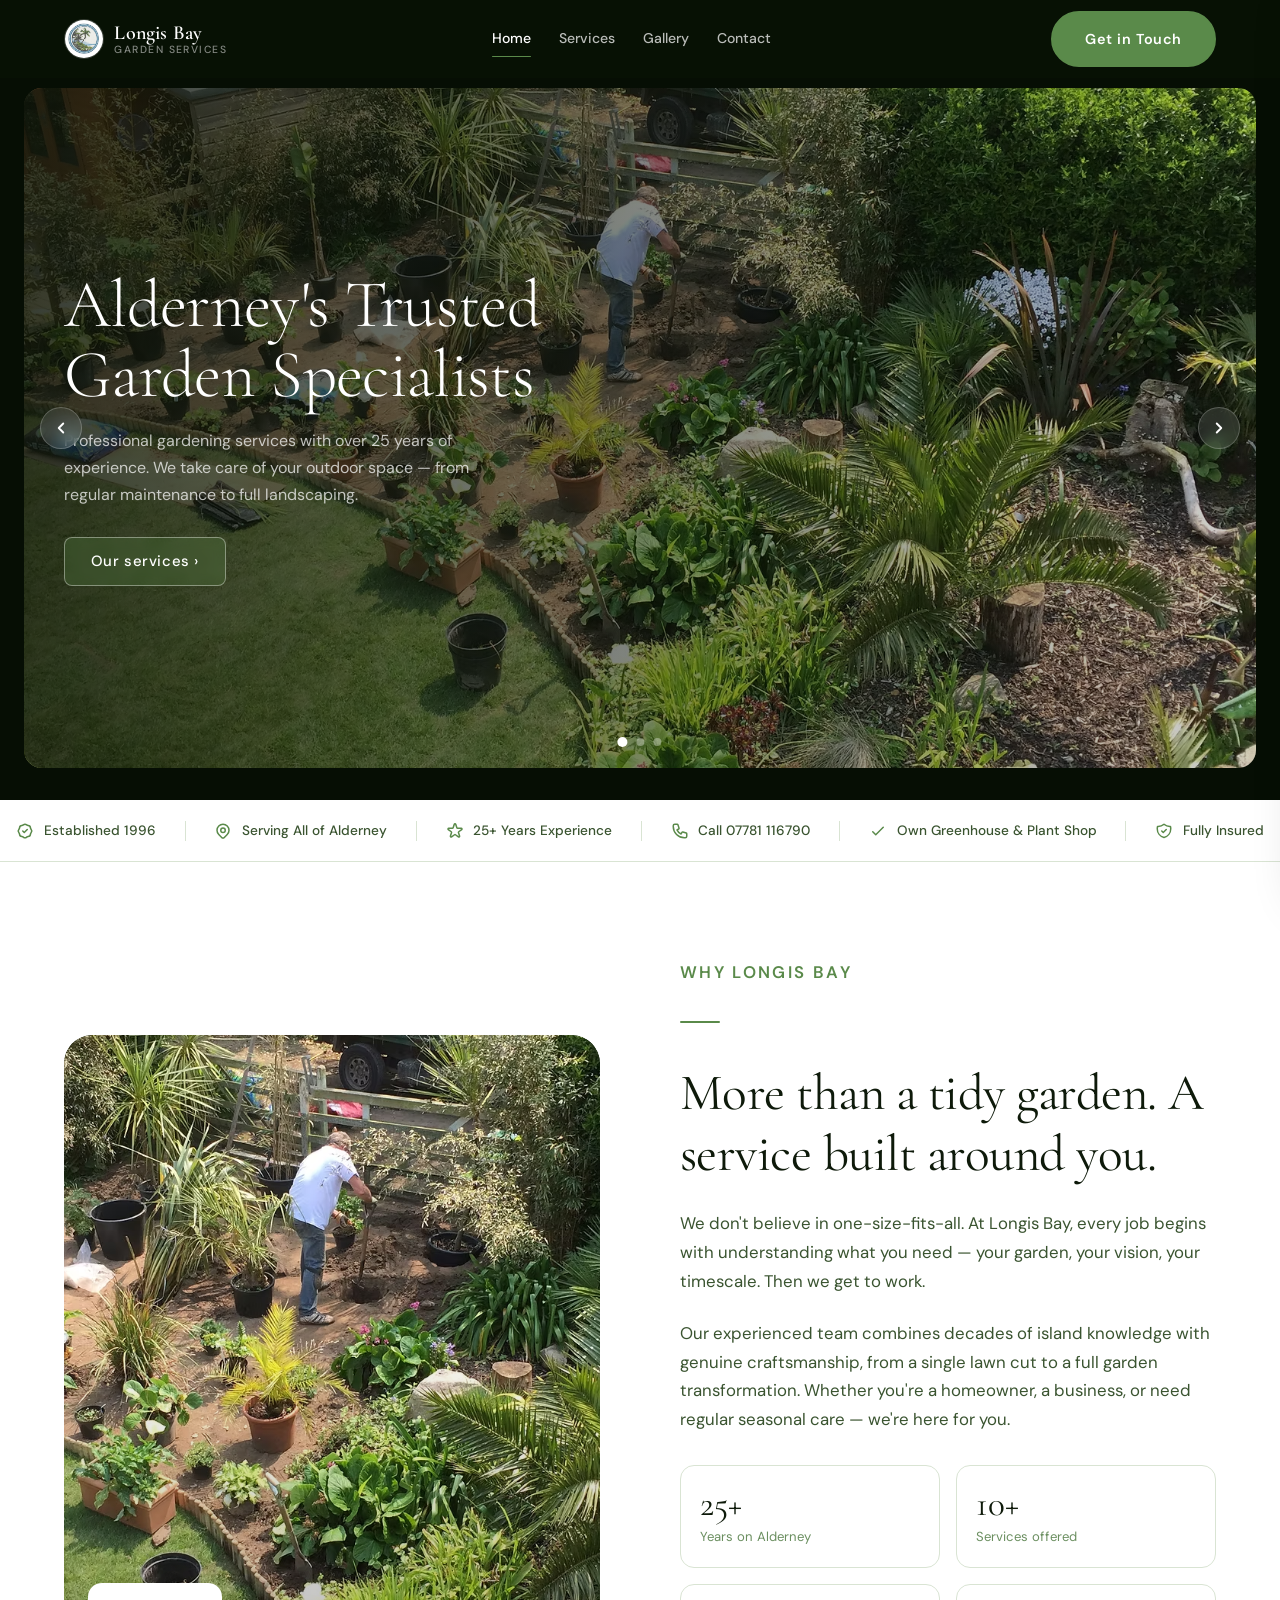
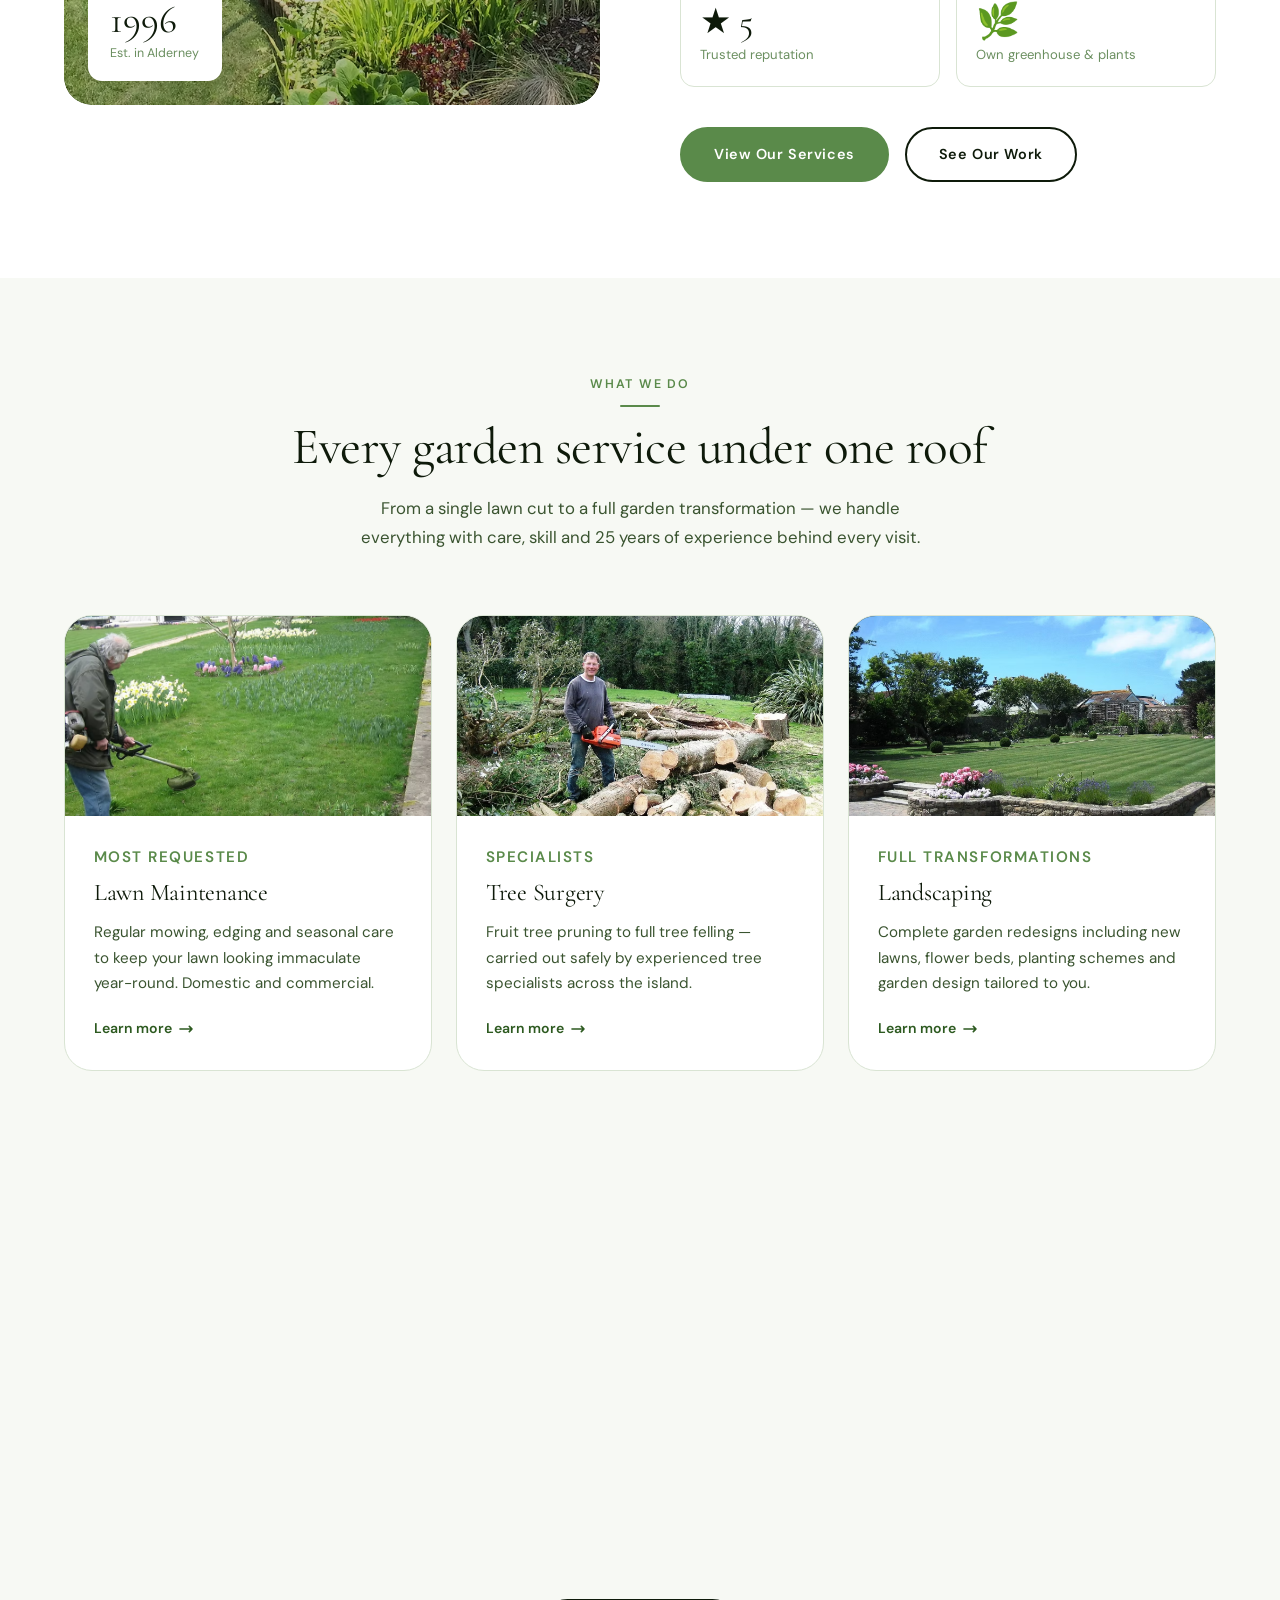
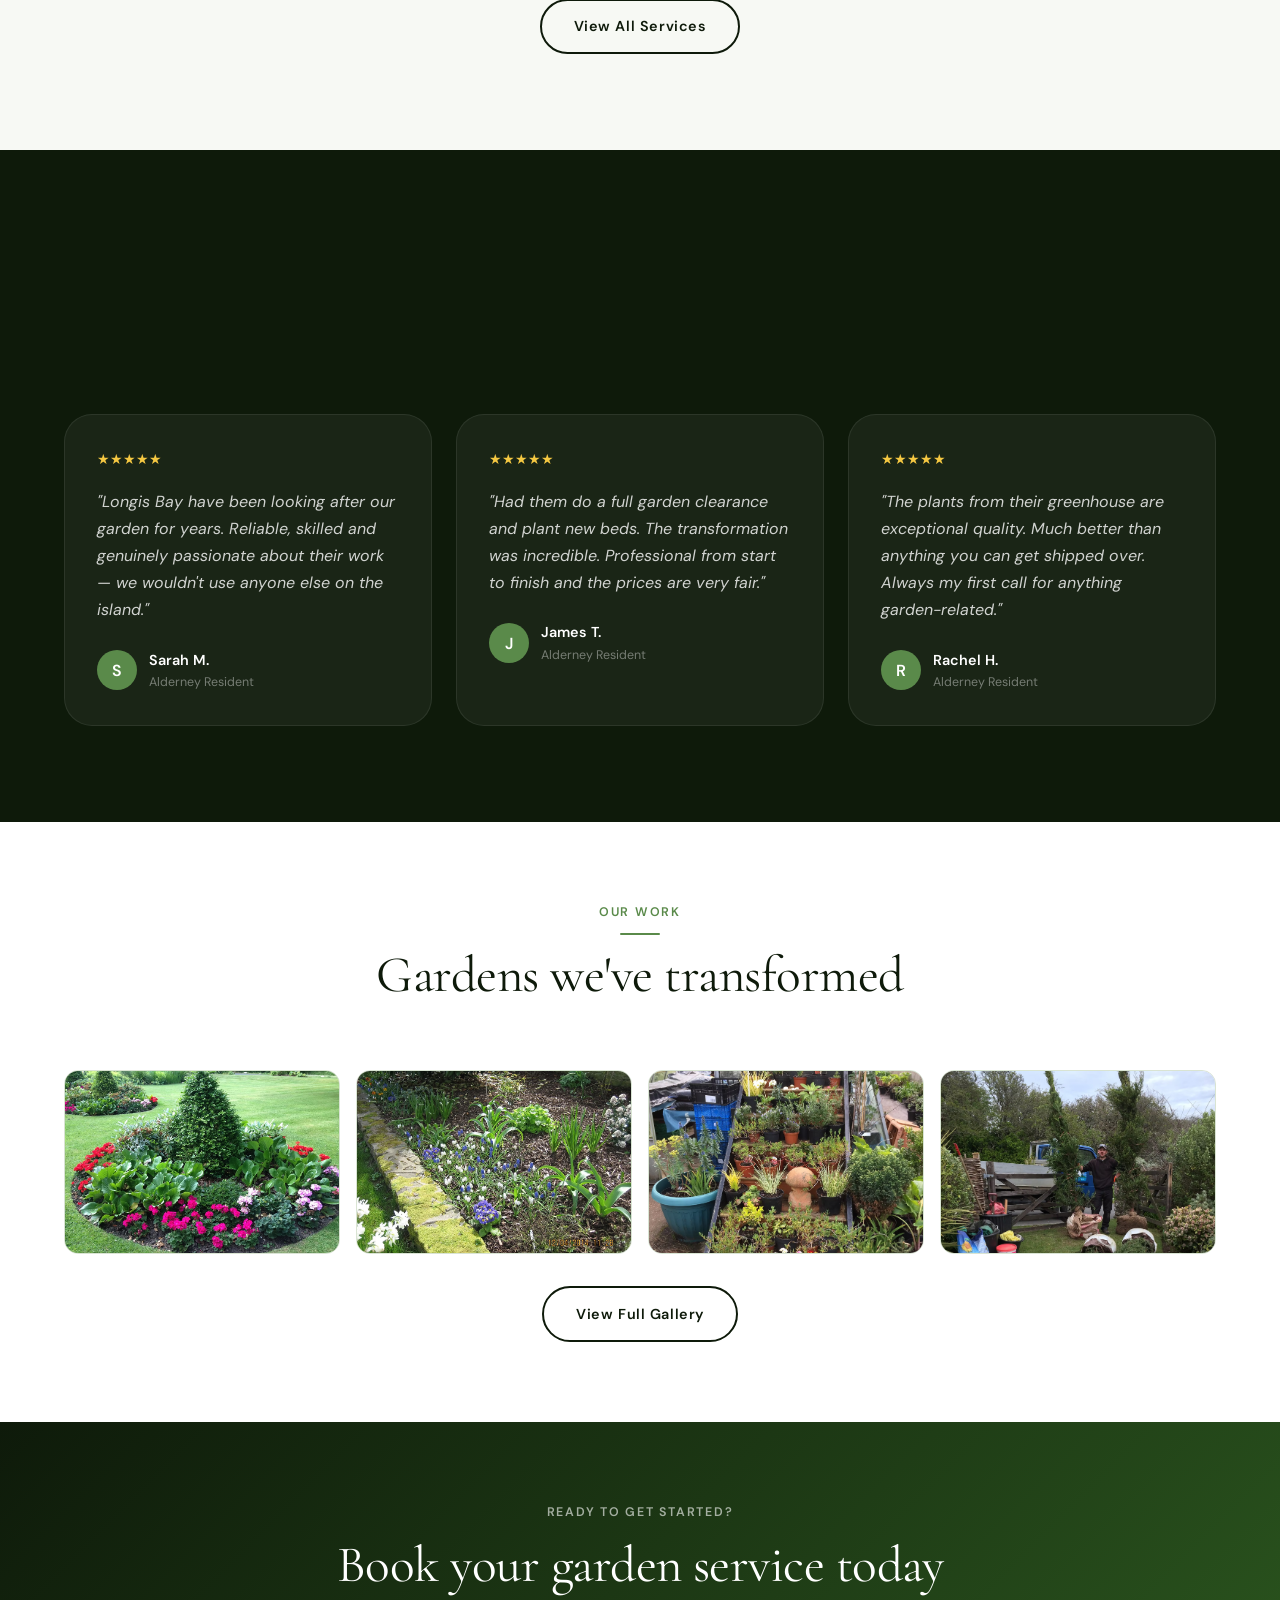
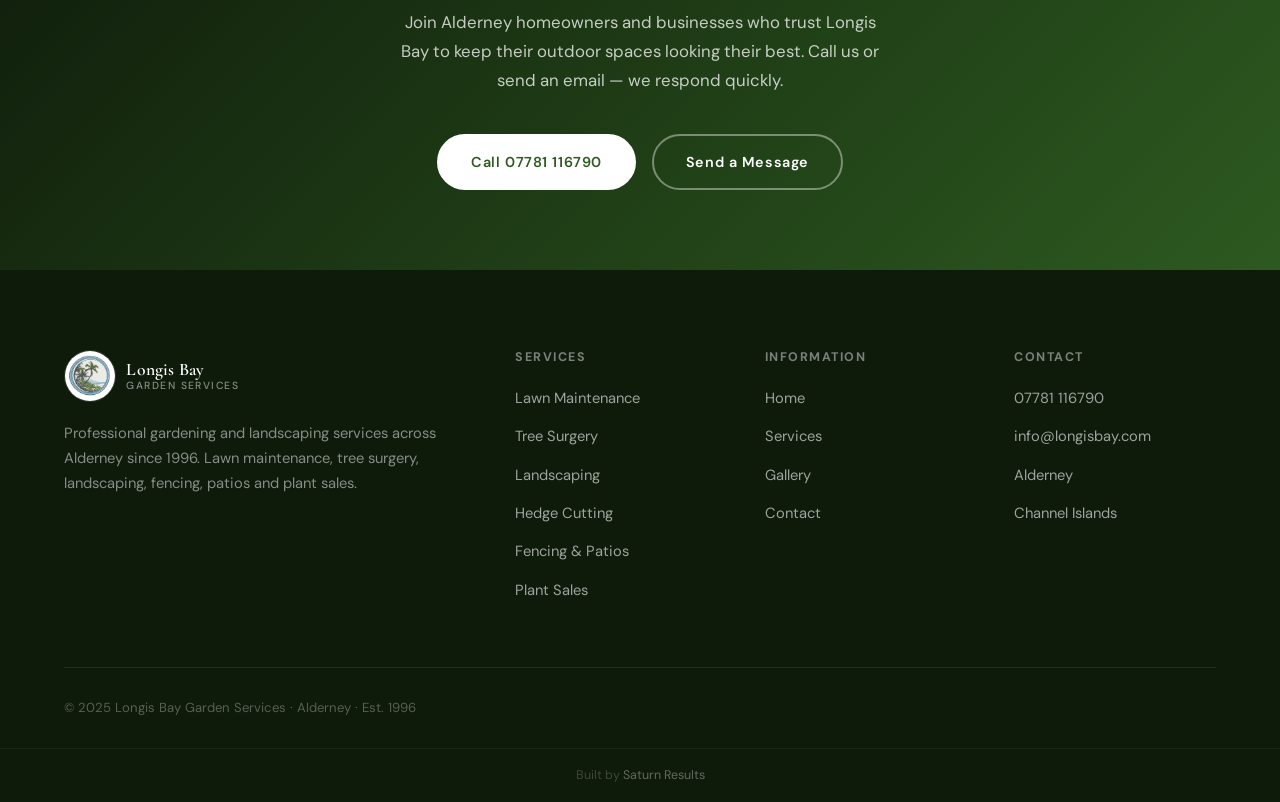
==== index.html @ cf958d75 "Add logo to nav/footer, job vacancy section, British English proofread, Fully Insured trust bar item" ====
<!DOCTYPE html>
<html lang="en">
<head>
  <meta charset="UTF-8" />
  <meta name="viewport" content="width=device-width, initial-scale=1.0" />
  <title>Longis Bay Garden Services · Alderney</title>
  <meta name="description" content="Professional gardening services in Alderney. Established 1996. Lawn maintenance, landscaping, tree surgery, fencing, patios and plant sales." />
  <link rel="preconnect" href="https://fonts.googleapis.com" />
  <link rel="preconnect" href="https://fonts.gstatic.com" crossorigin />
  <link href="https://fonts.googleapis.com/css2?family=Cormorant+Garamond:ital,wght@0,300;0,400;0,600;1,300;1,400&family=DM+Sans:wght@400;500;600;700&display=swap" rel="stylesheet" />
  <link rel="stylesheet" href="style.css" />
</head>
<body>

<!-- NAVIGATION -->
<nav class="nav" id="nav">
  <div class="container">
    <div class="nav__inner">
      <a href="index.html" class="nav__logo">
        <img src="images/logo.jpg" alt="Longis Bay Garden Services" class="nav__logo-img">
        <span class="nav__logo-text">Longis Bay<span class="nav__logo-sub">Garden Services</span></span>
      </a>
      <div class="nav__links">
        <a href="index.html" class="active">Home</a>
        <a href="services.html">Services</a>
        <a href="gallery.html">Gallery</a>
        <a href="contact.html">Contact</a>
      </div>
      <a href="contact.html" class="btn btn-primary nav__cta">Get in Touch</a>
      <button class="nav__hamburger" id="hamburger" aria-label="Open menu">
        <span></span><span></span><span></span>
      </button>
    </div>
  </div>
</nav>

<!-- MOBILE NAV OVERLAY -->
<div class="nav__mobile-overlay" id="mobileOverlay"></div>

<!-- MOBILE NAV DRAWER -->
<div class="nav__mobile" id="mobileNav">
  <div class="nav__mobile-header">
    <div style="display:flex;align-items:center;gap:0.65rem;">
      <img src="images/logo.jpg" alt="" class="nav__logo-img">
      <span class="nav__logo-text" style="color:#fff;">Longis Bay<span class="nav__logo-sub" style="color:rgba(255,255,255,0.6);">Garden Services</span></span>
    </div>
    <button class="nav__mobile-close" id="mobileClose" aria-label="Close menu">
      <svg width="14" height="14" viewBox="0 0 24 24" fill="none" stroke="currentColor" stroke-width="2.5" stroke-linecap="round"><line x1="18" y1="6" x2="6" y2="18"/><line x1="6" y1="6" x2="18" y2="18"/></svg>
    </button>
  </div>
  <div class="nav__mobile-body">
    <a href="index.html" class="nav__mobile-link">Home</a>
    <a href="services.html" class="nav__mobile-link">Services</a>
    <a href="gallery.html" class="nav__mobile-link">Gallery</a>
    <a href="contact.html" class="nav__mobile-link">Contact</a>
  </div>
  <div class="nav__mobile-footer">
    <a href="tel:07781116790" class="nav__mobile-wa-full">
      Call 07781 116790
      <svg viewBox="0 0 24 24" fill="none" stroke="currentColor" stroke-width="2" width="20" height="20"><path d="M3 5a2 2 0 012-2h3.28a1 1 0 01.948.684l1.498 4.493a1 1 0 01-.502 1.21l-2.257 1.13a11.042 11.042 0 005.516 5.516l1.13-2.257a1 1 0 011.21-.502l4.493 1.498a1 1 0 01.684.949V19a2 2 0 01-2 2h-1C9.716 21 3 14.284 3 6V5z"/></svg>
    </a>
    <a href="mailto:info@longisbay.com" class="btn btn-primary">Email Us</a>
  </div>
</div>

<!-- HERO SLIDER -->
<section class="hero-slider" id="heroSlider">
  <div class="hero-slider__card">

    <div class="hero-slide active">
      <div class="hero-slide__img hero-slide__img--1"></div>
      <div class="hero-slide__overlay"></div>
      <div class="hero-slide__content">
        <h1>Alderney's Trusted<br/>Garden Specialists</h1>
        <p class="hero-slide__sub">Professional gardening services with over 25 years of experience. We take care of your outdoor space — from regular maintenance to full landscaping.</p>
        <a href="services.html" class="btn btn-slide">Our services &rsaquo;</a>
      </div>
    </div>

    <div class="hero-slide">
      <div class="hero-slide__img hero-slide__img--2"></div>
      <div class="hero-slide__overlay"></div>
      <div class="hero-slide__content">
        <h1>Tree Surgery &amp;<br/>Expert Tree Care</h1>
        <p class="hero-slide__sub">From fruit tree pruning to full tree felling — carried out safely and professionally by experienced specialists across Alderney.</p>
        <a href="services.html" class="btn btn-slide">Find out more &rsaquo;</a>
      </div>
    </div>

    <div class="hero-slide">
      <div class="hero-slide__img hero-slide__img--3"></div>
      <div class="hero-slide__overlay"></div>
      <div class="hero-slide__content">
        <h1>Landscaping &amp;<br/>Garden Design</h1>
        <p class="hero-slide__sub">Complete garden transformations — new lawns, flower beds, planting schemes, fencing and patios. Built to last and made to impress.</p>
        <a href="contact.html" class="btn btn-slide">Get a quote &rsaquo;</a>
      </div>
    </div>

    <button class="hero-slider__arrow hero-slider__arrow--prev" aria-label="Previous slide"><svg width="18" height="18" viewBox="0 0 24 24" fill="none" stroke="currentColor" stroke-width="2.5" stroke-linecap="round" stroke-linejoin="round"><polyline points="15 18 9 12 15 6"/></svg></button>
    <button class="hero-slider__arrow hero-slider__arrow--next" aria-label="Next slide"><svg width="18" height="18" viewBox="0 0 24 24" fill="none" stroke="currentColor" stroke-width="2.5" stroke-linecap="round" stroke-linejoin="round"><polyline points="9 18 15 12 9 6"/></svg></button>

    <div class="hero-slider__dots">
      <button class="hero-slider__dot active" aria-label="Slide 1"></button>
      <button class="hero-slider__dot" aria-label="Slide 2"></button>
      <button class="hero-slider__dot" aria-label="Slide 3"></button>
    </div>

  </div>
</section>

<!-- TRUST BAR -->
<div class="trust-bar">
  <div class="trust-bar__track">
    <div class="trust-bar__inner">
      <div class="trust-item"><svg width="18" height="18" fill="none" viewBox="0 0 24 24" stroke="currentColor" stroke-width="2"><path stroke-linecap="round" stroke-linejoin="round" d="M9 12l2 2 4-4M7.835 4.697a3.42 3.42 0 001.946-.806 3.42 3.42 0 014.438 0 3.42 3.42 0 001.946.806 3.42 3.42 0 013.138 3.138 3.42 3.42 0 00.806 1.946 3.42 3.42 0 010 4.438 3.42 3.42 0 00-.806 1.946 3.42 3.42 0 01-3.138 3.138 3.42 3.42 0 00-1.946.806 3.42 3.42 0 01-4.438 0 3.42 3.42 0 00-1.946-.806 3.42 3.42 0 01-3.138-3.138 3.42 3.42 0 00-.806-1.946 3.42 3.42 0 010-4.438 3.42 3.42 0 00.806-1.946 3.42 3.42 0 013.138-3.138z"/></svg>Established 1996</div>
      <div class="trust-divider"></div>
      <div class="trust-item"><svg width="18" height="18" fill="none" viewBox="0 0 24 24" stroke="currentColor" stroke-width="2"><path stroke-linecap="round" stroke-linejoin="round" d="M17.657 16.657L13.414 20.9a1.998 1.998 0 01-2.827 0l-4.244-4.243a8 8 0 1111.314 0z"/><path stroke-linecap="round" stroke-linejoin="round" d="M15 11a3 3 0 11-6 0 3 3 0 016 0z"/></svg>Serving All of Alderney</div>
      <div class="trust-divider"></div>
      <div class="trust-item"><svg width="18" height="18" fill="none" viewBox="0 0 24 24" stroke="currentColor" stroke-width="2"><path stroke-linecap="round" stroke-linejoin="round" d="M11.049 2.927c.3-.921 1.603-.921 1.902 0l1.519 4.674a1 1 0 00.95.69h4.915c.969 0 1.371 1.24.588 1.81l-3.976 2.888a1 1 0 00-.363 1.118l1.518 4.674c.3.922-.755 1.688-1.538 1.118l-3.976-2.888a1 1 0 00-1.176 0l-3.976 2.888c-.783.57-1.838-.197-1.538-1.118l1.518-4.674a1 1 0 00-.363-1.118l-3.976-2.888c-.784-.57-.38-1.81.588-1.81h4.914a1 1 0 00.951-.69l1.519-4.674z"/></svg>25+ Years Experience</div>
      <div class="trust-divider"></div>
      <div class="trust-item"><svg width="18" height="18" fill="none" viewBox="0 0 24 24" stroke="currentColor" stroke-width="2"><path stroke-linecap="round" stroke-linejoin="round" d="M3 5a2 2 0 012-2h3.28a1 1 0 01.948.684l1.498 4.493a1 1 0 01-.502 1.21l-2.257 1.13a11.042 11.042 0 005.516 5.516l1.13-2.257a1 1 0 011.21-.502l4.493 1.498a1 1 0 01.684.949V19a2 2 0 01-2 2h-1C9.716 21 3 14.284 3 6V5z"/></svg>Call 07781 116790</div>
      <div class="trust-divider"></div>
      <div class="trust-item"><svg width="18" height="18" fill="none" viewBox="0 0 24 24" stroke="currentColor" stroke-width="2"><path stroke-linecap="round" stroke-linejoin="round" d="M5 13l4 4L19 7"/></svg>Own Greenhouse &amp; Plant Shop</div>
      <div class="trust-divider"></div>
      <div class="trust-item"><svg width="18" height="18" fill="none" viewBox="0 0 24 24" stroke="currentColor" stroke-width="2"><path stroke-linecap="round" stroke-linejoin="round" d="M9 12l2 2 4-4m5.618-4.016A11.955 11.955 0 0112 2.944a11.955 11.955 0 01-8.618 3.04A12.02 12.02 0 003 9c0 5.591 3.824 10.29 9 11.622 5.176-1.332 9-6.03 9-11.622 0-1.042-.133-2.052-.382-3.016z"/></svg>Fully Insured</div>
      <!-- Duplicate for mobile scroll -->
      <div class="trust-divider trust-loop-only"></div>
      <div class="trust-item trust-loop-only"><svg width="18" height="18" fill="none" viewBox="0 0 24 24" stroke="currentColor" stroke-width="2"><path stroke-linecap="round" stroke-linejoin="round" d="M9 12l2 2 4-4M7.835 4.697a3.42 3.42 0 001.946-.806 3.42 3.42 0 014.438 0 3.42 3.42 0 001.946.806 3.42 3.42 0 013.138 3.138 3.42 3.42 0 00.806 1.946 3.42 3.42 0 010 4.438 3.42 3.42 0 00-.806 1.946 3.42 3.42 0 01-3.138 3.138 3.42 3.42 0 00-1.946.806 3.42 3.42 0 01-4.438 0 3.42 3.42 0 00-1.946-.806 3.42 3.42 0 01-3.138-3.138 3.42 3.42 0 00-.806-1.946 3.42 3.42 0 010-4.438 3.42 3.42 0 00.806-1.946 3.42 3.42 0 013.138-3.138z"/></svg>Established 1996</div>
      <div class="trust-divider trust-loop-only"></div>
      <div class="trust-item trust-loop-only"><svg width="18" height="18" fill="none" viewBox="0 0 24 24" stroke="currentColor" stroke-width="2"><path stroke-linecap="round" stroke-linejoin="round" d="M17.657 16.657L13.414 20.9a1.998 1.998 0 01-2.827 0l-4.244-4.243a8 8 0 1111.314 0z"/><path stroke-linecap="round" stroke-linejoin="round" d="M15 11a3 3 0 11-6 0 3 3 0 016 0z"/></svg>Serving All of Alderney</div>
      <div class="trust-divider trust-loop-only"></div>
      <div class="trust-item trust-loop-only"><svg width="18" height="18" fill="none" viewBox="0 0 24 24" stroke="currentColor" stroke-width="2"><path stroke-linecap="round" stroke-linejoin="round" d="M11.049 2.927c.3-.921 1.603-.921 1.902 0l1.519 4.674a1 1 0 00.95.69h4.915c.969 0 1.371 1.24.588 1.81l-3.976 2.888a1 1 0 00-.363 1.118l1.518 4.674c.3.922-.755 1.688-1.538 1.118l-3.976-2.888a1 1 0 00-1.176 0l-3.976 2.888c-.783.57-1.838-.197-1.538-1.118l1.518-4.674a1 1 0 00-.363-1.118l-3.976-2.888c-.784-.57-.38-1.81.588-1.81h4.914a1 1 0 00.951-.69l1.519-4.674z"/></svg>25+ Years Experience</div>
      <div class="trust-divider trust-loop-only"></div>
      <div class="trust-item trust-loop-only"><svg width="18" height="18" fill="none" viewBox="0 0 24 24" stroke="currentColor" stroke-width="2"><path stroke-linecap="round" stroke-linejoin="round" d="M5 13l4 4L19 7"/></svg>Own Greenhouse &amp; Plant Shop</div>
      <div class="trust-divider trust-loop-only"></div>
      <div class="trust-item trust-loop-only"><svg width="18" height="18" fill="none" viewBox="0 0 24 24" stroke="currentColor" stroke-width="2"><path stroke-linecap="round" stroke-linejoin="round" d="M9 12l2 2 4-4m5.618-4.016A11.955 11.955 0 0112 2.944a11.955 11.955 0 01-8.618 3.04A12.02 12.02 0 003 9c0 5.591 3.824 10.29 9 11.622 5.176-1.332 9-6.03 9-11.622 0-1.042-.133-2.052-.382-3.016z"/></svg>Fully Insured</div>
    </div>
  </div>
</div>

<!-- INTRO / ABOUT -->
<section class="bg-white">
  <div class="container">
    <div class="intro-split">
      <div class="intro-split__visual">
        <div class="intro-split__box">
          <img src="images/main.avif" alt="Longis Bay Garden Services" style="position:absolute;inset:0;width:100%;height:100%;object-fit:cover;object-position:center;">
        </div>
        <div class="intro-split__badge">
          <div class="intro-split__badge-num">1996</div>
          <div class="intro-split__badge-label">Est. in Alderney</div>
        </div>
      </div>
      <div class="intro-split__text fade-up">
        <p class="eyebrow">Why Longis Bay</p>
        <div class="divider"></div>
        <h2>More than a tidy garden. A service built around you.</h2>
        <p>We don't believe in one-size-fits-all. At Longis Bay, every job begins with understanding what you need — your garden, your vision, your timescale. Then we get to work.</p>
        <p>Our experienced team combines decades of island knowledge with genuine craftsmanship, from a single lawn cut to a full garden transformation. Whether you're a homeowner, a business, or need regular seasonal care — we're here for you.</p>
        <div class="intro-split__stats">
          <div class="stat-box">
            <div class="stat-box__num">25+</div>
            <div class="stat-box__label">Years on Alderney</div>
          </div>
          <div class="stat-box">
            <div class="stat-box__num">10+</div>
            <div class="stat-box__label">Services offered</div>
          </div>
          <div class="stat-box">
            <div class="stat-box__num">★ 5</div>
            <div class="stat-box__label">Trusted reputation</div>
          </div>
          <div class="stat-box">
            <div class="stat-box__num">🌿</div>
            <div class="stat-box__label">Own greenhouse &amp; plants</div>
          </div>
        </div>
        <div style="display:flex;gap:1rem;flex-wrap:wrap;margin-top:1rem;">
          <a href="services.html" class="btn btn-primary">View Our Services</a>
          <a href="gallery.html" class="btn btn-outline">See Our Work</a>
        </div>
      </div>
    </div>
  </div>
</section>

<!-- SERVICES -->
<section class="bg-ivory">
  <div class="container">
    <div class="section-header section-header--center fade-up">
      <p class="eyebrow">What We Do</p>
      <div class="divider divider--center"></div>
      <h2>Every garden service under one roof</h2>
      <p>From a single lawn cut to a full garden transformation — we handle everything with care, skill and 25 years of experience behind every visit.</p>
    </div>
    <div class="treatments-grid">

      <div class="treatment-card fade-up">
        <div class="treatment-card__visual vis-lawn">
          <img src="images/lawn.avif" alt="Lawn maintenance" style="position:absolute;inset:0;width:100%;height:100%;object-fit:cover;">
        </div>
        <div class="treatment-card__body">
          <p class="treatment-card__tag">Most Requested</p>
          <h3>Lawn Maintenance</h3>
          <p>Regular mowing, edging and seasonal care to keep your lawn looking immaculate year-round. Domestic and commercial.</p>
          <a href="services.html#lawn" class="treatment-card__link">
            Learn more
            <svg width="16" height="16" fill="none" viewBox="0 0 24 24" stroke="currentColor" stroke-width="2.5"><path stroke-linecap="round" stroke-linejoin="round" d="M17 8l4 4m0 0l-4 4m4-4H3"/></svg>
          </a>
        </div>
      </div>

      <div class="treatment-card fade-up">
        <div class="treatment-card__visual vis-tree">
          <img src="images/tree-surgery.avif" alt="Tree surgery" style="position:absolute;inset:0;width:100%;height:100%;object-fit:cover;">
        </div>
        <div class="treatment-card__body">
          <p class="treatment-card__tag">Specialists</p>
          <h3>Tree Surgery</h3>
          <p>Fruit tree pruning to full tree felling — carried out safely by experienced tree specialists across the island.</p>
          <a href="services.html#tree-surgery" class="treatment-card__link">
            Learn more
            <svg width="16" height="16" fill="none" viewBox="0 0 24 24" stroke="currentColor" stroke-width="2.5"><path stroke-linecap="round" stroke-linejoin="round" d="M17 8l4 4m0 0l-4 4m4-4H3"/></svg>
          </a>
        </div>
      </div>

      <div class="treatment-card fade-up">
        <div class="treatment-card__visual vis-landscape">
          <img src="images/landscape.avif" alt="Landscaping" style="position:absolute;inset:0;width:100%;height:100%;object-fit:cover;">
        </div>
        <div class="treatment-card__body">
          <p class="treatment-card__tag">Full Transformations</p>
          <h3>Landscaping</h3>
          <p>Complete garden redesigns including new lawns, flower beds, planting schemes and garden design tailored to you.</p>
          <a href="services.html#landscaping" class="treatment-card__link">
            Learn more
            <svg width="16" height="16" fill="none" viewBox="0 0 24 24" stroke="currentColor" stroke-width="2.5"><path stroke-linecap="round" stroke-linejoin="round" d="M17 8l4 4m0 0l-4 4m4-4H3"/></svg>
          </a>
        </div>
      </div>

      <div class="treatment-card fade-up">
        <div class="treatment-card__visual vis-hedge">
          <img src="images/hedge.avif" alt="Hedge cutting" style="position:absolute;inset:0;width:100%;height:100%;object-fit:cover;">
        </div>
        <div class="treatment-card__body">
          <p class="treatment-card__tag">Precision Work</p>
          <h3>Hedge Cutting</h3>
          <p>Neat, well-maintained hedges that define your property. All hedge types, all sizes — trimmed to perfection.</p>
          <a href="services.html#hedge-cutting" class="treatment-card__link">
            Learn more
            <svg width="16" height="16" fill="none" viewBox="0 0 24 24" stroke="currentColor" stroke-width="2.5"><path stroke-linecap="round" stroke-linejoin="round" d="M17 8l4 4m0 0l-4 4m4-4H3"/></svg>
          </a>
        </div>
      </div>

      <div class="treatment-card fade-up">
        <div class="treatment-card__visual vis-fencing">
          <img src="images/fencing.avif" alt="Fencing and patios" style="position:absolute;inset:0;width:100%;height:100%;object-fit:cover;">
        </div>
        <div class="treatment-card__body">
          <p class="treatment-card__tag">Hard Landscaping</p>
          <h3>Fencing &amp; Patios</h3>
          <p>Quality fencing installation and patio construction — built to last in Alderney's coastal conditions.</p>
          <a href="services.html#fencing" class="treatment-card__link">
            Learn more
            <svg width="16" height="16" fill="none" viewBox="0 0 24 24" stroke="currentColor" stroke-width="2.5"><path stroke-linecap="round" stroke-linejoin="round" d="M17 8l4 4m0 0l-4 4m4-4H3"/></svg>
          </a>
        </div>
      </div>

      <div class="treatment-card fade-up">
        <div class="treatment-card__visual vis-plants">
          <img src="images/shop.avif" alt="Plant sales" style="position:absolute;inset:0;width:100%;height:100%;object-fit:cover;">
        </div>
        <div class="treatment-card__body">
          <p class="treatment-card__tag">Own Greenhouse</p>
          <h3>Plant Sales</h3>
          <p>Bedding plants, herbs, perennials, fruit trees, hedging and cordyline palms — grown in our own greenhouse.</p>
          <a href="services.html#plant-sales" class="treatment-card__link">
            Enquire now
            <svg width="16" height="16" fill="none" viewBox="0 0 24 24" stroke="currentColor" stroke-width="2.5"><path stroke-linecap="round" stroke-linejoin="round" d="M17 8l4 4m0 0l-4 4m4-4H3"/></svg>
          </a>
        </div>
      </div>

    </div>
    <div style="text-align:center;margin-top:3rem;">
      <a href="services.html" class="btn btn-outline">View All Services</a>
    </div>
  </div>
</section>

<!-- TESTIMONIALS -->
<section class="testimonials">
  <div class="container">
    <div class="section-header section-header--center fade-up">
      <p class="eyebrow">Client Reviews</p>
      <div class="divider divider--center" style="background:var(--sage)"></div>
      <h2>What our customers say</h2>
    </div>
    <div class="testimonials-grid">

      <div class="testimonial-card fade-up">
        <div class="testimonial-card__stars">&#9733;&#9733;&#9733;&#9733;&#9733;</div>
        <p class="testimonial-card__quote">"Longis Bay have been looking after our garden for years. Reliable, skilled and genuinely passionate about their work — we wouldn't use anyone else on the island."</p>
        <div class="testimonial-card__author">
          <div class="testimonial-card__avatar">S</div>
          <div>
            <div class="testimonial-card__name">Sarah M.</div>
            <div class="testimonial-card__via">Alderney Resident</div>
          </div>
        </div>
      </div>

      <div class="testimonial-card fade-up">
        <div class="testimonial-card__stars">&#9733;&#9733;&#9733;&#9733;&#9733;</div>
        <p class="testimonial-card__quote">"Had them do a full garden clearance and plant new beds. The transformation was incredible. Professional from start to finish and the prices are very fair."</p>
        <div class="testimonial-card__author">
          <div class="testimonial-card__avatar">J</div>
          <div>
            <div class="testimonial-card__name">James T.</div>
            <div class="testimonial-card__via">Alderney Resident</div>
          </div>
        </div>
      </div>

      <div class="testimonial-card fade-up">
        <div class="testimonial-card__stars">&#9733;&#9733;&#9733;&#9733;&#9733;</div>
        <p class="testimonial-card__quote">"The plants from their greenhouse are exceptional quality. Much better than anything you can get shipped over. Always my first call for anything garden-related."</p>
        <div class="testimonial-card__author">
          <div class="testimonial-card__avatar">R</div>
          <div>
            <div class="testimonial-card__name">Rachel H.</div>
            <div class="testimonial-card__via">Alderney Resident</div>
          </div>
        </div>
      </div>

    </div>
  </div>
</section>

<!-- GALLERY STRIP -->
<section class="bg-white" style="padding:0 0 5rem;">
  <div class="container">
    <div class="section-header section-header--center fade-up" style="padding-top:5rem;">
      <p class="eyebrow">Our Work</p>
      <div class="divider divider--center"></div>
      <h2>Gardens we've transformed</h2>
    </div>
    <div class="gallery-strip-grid fade-up">
      <div class="gallery-strip-item">
        <img src="images/flowerbed.avif" alt="Flower bed"/>
      </div>
      <div class="gallery-strip-item">
        <img src="images/weeding.avif" alt="Garden maintenance"/>
      </div>
      <div class="gallery-strip-item">
        <img src="images/plants.avif" alt="Plants"/>
      </div>
      <div class="gallery-strip-item">
        <img src="images/planting.avif" alt="Planting"/>
      </div>
    </div>
    <div style="text-align:center;margin-top:2rem;">
      <a href="gallery.html" class="btn btn-outline">View Full Gallery</a>
    </div>
  </div>
</section>

<!-- CTA BAND -->
<div class="cta-band">
  <div class="container">
    <p class="eyebrow" style="color:rgba(255,255,255,0.6);margin-bottom:0.75rem;">Ready to get started?</p>
    <h2>Book your garden service today</h2>
    <p>Join Alderney homeowners and businesses who trust Longis Bay to keep their outdoor spaces looking their best. Call us or send an email — we respond quickly.</p>
    <div style="display:flex;gap:1rem;justify-content:center;flex-wrap:wrap;">
      <a href="tel:07781116790" class="btn btn-white">Call 07781 116790</a>
      <a href="contact.html" class="btn btn-outline" style="color:#fff;border-color:rgba(255,255,255,0.4);">Send a Message</a>
    </div>
  </div>
</div>

<!-- FOOTER -->
<footer>
  <div class="container">
    <div class="footer-grid">
      <div class="footer-brand">
        <a href="index.html" class="footer-logo">
          <img src="images/logo.jpg" alt="Longis Bay Garden Services" class="footer-logo-img">
          <span class="nav__logo-text" style="font-size:1.1rem;">Longis Bay<span class="nav__logo-sub">Garden Services</span></span>
        </a>
        <p>Professional gardening and landscaping services across Alderney since 1996. Lawn maintenance, tree surgery, landscaping, fencing, patios and plant sales.</p>
      </div>
      <div class="footer-col">
        <h5>Services</h5>
        <ul>
          <li><a href="services.html">Lawn Maintenance</a></li>
          <li><a href="services.html">Tree Surgery</a></li>
          <li><a href="services.html">Landscaping</a></li>
          <li><a href="services.html">Hedge Cutting</a></li>
          <li><a href="services.html">Fencing &amp; Patios</a></li>
          <li><a href="services.html">Plant Sales</a></li>
        </ul>
      </div>
      <div class="footer-col">
        <h5>Information</h5>
        <ul>
          <li><a href="index.html">Home</a></li>
          <li><a href="services.html">Services</a></li>
          <li><a href="gallery.html">Gallery</a></li>
          <li><a href="contact.html">Contact</a></li>
        </ul>
      </div>
      <div class="footer-col">
        <h5>Contact</h5>
        <ul>
          <li><a href="tel:07781116790">07781 116790</a></li>
          <li><a href="mailto:info@longisbay.com">info@longisbay.com</a></li>
          <li><a href="#">Alderney</a></li>
          <li><a href="#">Channel Islands</a></li>
        </ul>
      </div>
    </div>
    <div class="footer-bottom">
      <span>© 2025 Longis Bay Garden Services · Alderney · Est. 1996</span>
    </div>
  </div>
  <div class="footer-built">Built by <a href="https://saturnresults.co.uk" target="_blank" rel="noopener">Saturn Results</a></div>
</footer>

<script src="main.js"></script>
</body>
</html>
---- style.css ----
/* =============================================
   LONGIS BAY GARDEN SERVICES — Design System
   Based on YK Wellness template by Saturn Results
   ============================================= */

:root {
  --ivory:      #f7f9f4;
  --white:      #ffffff;
  --sand:       #d9e4d3;
  --stone:      #a8c09e;
  --sage:       #5a8a4a;
  --sage-dark:  #2d5a20;
  --sage-light: #eaf2e6;
  --charcoal:   #0e1a0a;
  --mid:        #3a5430;
  --light:      #6b8f60;
  --accent:     #7aaa66;
  --accent-lt:  #eaf2e6;

  --font-serif: 'Cormorant Garamond', 'Georgia', serif;
  --font-sans:  'DM Sans', 'Helvetica Neue', sans-serif;

  --radius-sm: 6px;
  --radius-md: 14px;
  --radius-lg: 28px;
  --shadow-sm: 0 2px 12px rgba(0,0,0,0.06);
  --shadow-md: 0 8px 32px rgba(0,0,0,0.10);
  --shadow-lg: 0 20px 60px rgba(0,0,0,0.14);
  --transition: all 0.3s cubic-bezier(0.4,0,0.2,1);
}

/* Reset */
*, *::before, *::after { box-sizing: border-box; margin: 0; padding: 0; }
html { scroll-behavior: smooth; font-size: 16px; overflow-x: clip; }
body {
  font-family: var(--font-sans);
  background: #060e04;
  color: var(--charcoal);
  line-height: 1.7;
  -webkit-font-smoothing: antialiased;
}
img { max-width: 100%; display: block; }
a { color: inherit; text-decoration: none; }
ul { list-style: none; }

/* Typography */
h1,h2,h3,h4,h5 {
  font-family: var(--font-serif);
  font-weight: 400;
  line-height: 1.2;
  letter-spacing: -0.01em;
}
h1 { font-size: clamp(2.6rem, 6vw, 5rem); }
h2 { font-size: clamp(2rem, 4vw, 3.2rem); }
h3 { font-size: clamp(1.4rem, 2.5vw, 2rem); }
h4 { font-size: 1.25rem; }
p  { color: var(--mid); font-size: 1.05rem; }

.eyebrow {
  font-family: var(--font-sans);
  font-size: 0.78rem;
  font-weight: 600;
  letter-spacing: 0.14em;
  text-transform: uppercase;
  color: var(--sage);
}

.divider {
  width: 40px;
  height: 2px;
  background: var(--sage);
  border-radius: 2px;
  margin: 0.6rem 0;
}
.divider--center { margin: 0.6rem auto; }

/* Layout */
.container { max-width: 1200px; margin: 0 auto; padding: 0 1.5rem; }
section { padding: 6rem 0; }
.bg-white  { background: var(--white); }
.bg-ivory  { background: var(--ivory); }

/* Buttons */
.btn {
  display: inline-flex;
  align-items: center;
  gap: 0.5rem;
  font-family: var(--font-sans);
  font-size: 0.9rem;
  font-weight: 600;
  letter-spacing: 0.04em;
  padding: 0.85rem 2rem;
  border-radius: 100px;
  border: 2px solid transparent;
  cursor: pointer;
  transition: var(--transition);
  white-space: nowrap;
}
.btn-primary {
  background: var(--sage);
  color: var(--white);
  border-color: var(--sage);
}
.btn-primary:hover {
  background: var(--sage-dark);
  border-color: var(--sage-dark);
  transform: translateY(-1px);
  box-shadow: 0 6px 20px rgba(45,90,32,0.35);
}
.btn-outline {
  background: transparent;
  color: var(--charcoal);
  border-color: var(--charcoal);
}
.btn-outline:hover {
  background: var(--charcoal);
  color: var(--white);
  transform: translateY(-1px);
}
.btn-white {
  background: var(--white);
  color: var(--sage-dark);
  border-color: var(--white);
}
.btn-white:hover {
  background: var(--ivory);
  transform: translateY(-1px);
  box-shadow: 0 6px 20px rgba(0,0,0,0.12);
}

/* =============================================
   NAVIGATION
   ============================================= */
.nav {
  position: fixed;
  top: 0; left: 0; right: 0;
  z-index: 1000;
  padding: 0.7rem 0;
  background: rgba(8, 18, 5, 0.92);
  backdrop-filter: blur(14px);
  -webkit-backdrop-filter: blur(14px);
  transition: transform 0.35s cubic-bezier(0.4,0,0.2,1), background 0.3s, box-shadow 0.3s;
}
.nav.scrolled {
  background: rgba(8, 18, 5, 0.98);
  box-shadow: 0 1px 0 rgba(255,255,255,0.06);
  padding: 0.5rem 0;
}
.nav.nav--hidden { transform: translateY(-100%); }

.nav__inner {
  display: flex;
  align-items: center;
  justify-content: space-between;
  gap: 2rem;
}

/* Logo */
.nav__logo { flex-shrink: 0; display: flex; align-items: center; gap: 0.65rem; }
.nav__logo-img {
  width: 40px; height: 40px; border-radius: 50%; object-fit: cover;
  border: 1.5px solid rgba(255,255,255,0.18); flex-shrink: 0;
}
.nav__logo-text {
  font-family: var(--font-serif);
  font-size: 1.25rem;
  font-weight: 600;
  color: #fff;
  letter-spacing: 0.01em;
  display: flex;
  flex-direction: column;
  line-height: 1.1;
}
.nav__logo-sub {
  font-size: 0.65rem;
  font-family: var(--font-sans);
  font-weight: 500;
  letter-spacing: 0.14em;
  text-transform: uppercase;
  color: rgba(255,255,255,0.5);
}

.nav__links {
  display: flex;
  align-items: center;
  gap: 0.25rem;
}
.nav__links a {
  font-size: 0.88rem;
  font-weight: 500;
  color: rgba(255,255,255,0.72);
  padding: 0.4rem 0.75rem;
  border-radius: 6px;
  transition: var(--transition);
  position: relative;
  white-space: nowrap;
}
.nav__links a:hover, .nav__links a.active { color: var(--white); }
.nav__links a::after {
  content: '';
  position: absolute;
  bottom: 0; left: 0.75rem; right: 0.75rem;
  height: 1.5px;
  background: var(--sage);
  transform: scaleX(0);
  transition: var(--transition);
  border-radius: 2px;
}
.nav__links a:hover::after, .nav__links a.active::after { transform: scaleX(1); }

.nav__cta { margin-left: 1rem; }

/* Hamburger */
.nav__hamburger {
  display: none;
  flex-direction: column;
  gap: 4.5px;
  background: rgba(255,255,255,0.08);
  border: 1px solid rgba(255,255,255,0.13);
  border-radius: 8px;
  cursor: pointer;
  padding: 9px 10px;
  align-items: center;
  justify-content: center;
  transition: background 0.2s;
}
.nav__hamburger:hover { background: rgba(255,255,255,0.14); }
.nav__hamburger span {
  width: 18px; height: 1.5px;
  background: rgba(255,255,255,0.85);
  border-radius: 2px; display: block;
  transition: var(--transition);
}

/* =============================================
   MOBILE NAV DRAWER
   ============================================= */
.nav__mobile-overlay {
  display: none;
  position: fixed; inset: 0;
  background: rgba(0,0,0,0.5);
  z-index: 1000;
  backdrop-filter: blur(3px);
}
.nav__mobile-overlay.open { display: block; }

.nav__mobile {
  display: flex; flex-direction: column;
  position: fixed; top: 0; right: 0; bottom: 0;
  height: 100dvh;
  width: min(85vw, 360px);
  background: #fff;
  z-index: 1001;
  overflow: hidden;
  transform: translateX(110%);
  transition: transform 0.32s cubic-bezier(0.4,0,0.2,1);
  box-shadow: -12px 0 48px rgba(0,0,0,0.2);
}
.nav__mobile.open { transform: translateX(0); }

.nav__mobile-header {
  display: flex; align-items: center; justify-content: space-between;
  padding: 1rem 1.4rem;
  background: #0e1a0a;
  flex-shrink: 0;
}
.nav__mobile-close {
  display: flex; align-items: center; justify-content: center;
  width: 32px; height: 32px;
  background: rgba(255,255,255,0.1);
  border: 1px solid rgba(255,255,255,0.18);
  border-radius: 7px; cursor: pointer;
  color: rgba(255,255,255,0.85);
  transition: background 0.2s;
}
.nav__mobile-close:hover { background: rgba(255,255,255,0.2); }

.nav__mobile-body { flex: 1; min-height: 0; overflow-y: scroll; padding: 0.5rem 0 150px; }

.nav__mobile-link {
  display: block; padding: 1rem 1.4rem;
  font-family: var(--font-sans); font-size: 0.975rem; font-weight: 500;
  color: #0e1a0a;
  border-bottom: 1px solid #eef3ec;
  transition: background 0.15s;
}
.nav__mobile-link:hover { background: #f7f9f4; }

.nav__mobile-footer {
  position: absolute; bottom: 0; left: 0; right: 0;
  padding: 1rem 1.4rem 1.4rem;
  border-top: 1px solid #eef3ec;
  background: #fff;
  display: flex; flex-direction: column; gap: 0.6rem;
  z-index: 2;
}
.nav__mobile-wa-full {
  display: flex; align-items: center; justify-content: center; gap: 0.6rem;
  padding: 0.85rem 1.5rem;
  background: var(--sage-light);
  color: var(--sage-dark);
  border-radius: 10px;
  font-size: 0.92rem; font-weight: 600;
  border: 1px solid var(--sand);
  transition: background 0.2s;
}
.nav__mobile-wa-full:hover { background: var(--sand); }
.nav__mobile-footer .btn-primary {
  background: linear-gradient(160deg, #2a5018 0%, #0e1a0a 100%);
  color: #fff;
  border: 1px solid rgba(255,255,255,0.12);
  border-radius: 10px;
  width: 100%; justify-content: center;
  padding: 0.9rem 1.5rem; font-size: 0.95rem;
}

/* =============================================
   HERO SLIDER
   ============================================= */
.hero-slider {
  position: relative; width: 100%;
  background: #060e04;
  padding: 5.5rem 1.5rem 2rem;
}
.hero-slider__card {
  position: relative; overflow: hidden;
  border-radius: 18px;
}
.hero-slide {
  position: absolute; inset: 0;
  display: flex; flex-direction: column; justify-content: center;
  opacity: 0; transition: opacity 1s ease; pointer-events: none;
}
.hero-slide.active {
  opacity: 1; pointer-events: auto;
  position: relative; min-height: 680px;
}
.hero-slide__img {
  position: absolute; inset: 0;
  background: linear-gradient(135deg, #0e1a0a 0%, #1a3010 40%, #243d18 70%, #2d4a1e 100%);
  background-size: cover; background-position: center;
}
.hero-slide__img--1 { background-image: url('images/main.avif'); }
.hero-slide__img--2 { background-image: url('images/tree-surgery.avif'); }
.hero-slide__img--3 { background-image: url('images/landscape.avif'); }

.hero-slide__overlay {
  position: absolute; inset: 0;
  background: linear-gradient(
    to right,
    rgba(6, 14, 4, 0.80) 0%,
    rgba(6, 14, 4, 0.48) 55%,
    rgba(6, 14, 4, 0.18) 100%
  );
}
.hero-slide__content {
  position: relative; z-index: 2;
  width: 100%; max-width: 1200px;
  margin: 0 auto; padding: 2rem 1.5rem;
  text-align: left;
}
.hero-slide__content h1 {
  color: #fff;
  font-size: clamp(2.4rem, 5.5vw, 4.2rem);
  font-weight: 300; line-height: 1.05;
  margin-bottom: 1rem; max-width: 560px;
}
.hero-slide__sub {
  color: rgba(255,255,255,0.72);
  font-size: 1rem; max-width: 440px;
  margin-bottom: 1.75rem; line-height: 1.7;
}
.btn-slide {
  display: inline-flex; align-items: center; gap: 0.4rem;
  background: rgba(90,138,74,0.28);
  color: #fff; border: 1px solid rgba(255,255,255,0.38);
  padding: 0.7rem 1.6rem; border-radius: 8px;
  font-size: 0.93rem; font-family: var(--font-sans); font-weight: 500;
  cursor: pointer; backdrop-filter: blur(6px);
  transition: background 0.25s, border-color 0.25s;
}
.btn-slide:hover {
  background: rgba(90,138,74,0.5); border-color: rgba(255,255,255,0.6); color: #fff;
}

/* Arrows */
.hero-slider__arrow {
  position: absolute; top: 50%; transform: translateY(-50%); z-index: 10;
  background: rgba(255,255,255,0.1); border: 1px solid rgba(255,255,255,0.22);
  color: #fff; width: 42px; height: 42px; border-radius: 50%;
  cursor: pointer; display: flex; align-items: center; justify-content: center;
  padding: 0; transition: background 0.2s; backdrop-filter: blur(6px);
}
.hero-slider__arrow:hover { background: rgba(255,255,255,0.22); }
.hero-slider__arrow--prev { left: 1rem; }
.hero-slider__arrow--next { right: 1rem; }

/* Dots */
.hero-slider__dots {
  position: absolute; bottom: 1.4rem; left: 50%; transform: translateX(-50%);
  z-index: 10; display: flex; align-items: center; gap: 0.6rem;
}
.hero-slider__dot {
  width: 8px; height: 8px; border-radius: 50%; border: none;
  background: rgba(255,255,255,0.35); cursor: pointer;
  transition: background 0.25s, transform 0.25s; padding: 0;
}
.hero-slider__dot.active { background: #fff; transform: scale(1.25); }

@media (max-width: 768px) {
  .hero-slider__arrow { top: auto; bottom: 0.75rem; transform: none; width: 36px; height: 36px; }
  .hero-slider__arrow--prev { left: 1rem; right: auto; }
  .hero-slider__arrow--next { right: 1rem; left: auto; }
  .hero-slide.active { min-height: 520px; }
  .hero-slide__content { padding: 1.5rem 1rem; }
  .hero-slide__content h1 { font-size: clamp(2.4rem, 9.5vw, 3.2rem); }
}

/* =============================================
   TRUST BAR
   ============================================= */
.trust-bar {
  background: var(--white);
  border-bottom: 1px solid var(--sand);
  padding: 1.2rem 0; overflow: hidden;
}
.trust-bar__track { max-width: 1200px; margin: 0 auto; padding: 0 1.5rem; }
.trust-bar__inner {
  display: flex; align-items: center; justify-content: center;
  gap: 1.8rem; flex-wrap: nowrap;
}
.trust-item {
  display: flex; align-items: center; gap: 0.6rem;
  font-size: 0.85rem; font-weight: 500; color: var(--mid);
  white-space: nowrap; flex-shrink: 0;
}
.trust-item svg { color: var(--sage); flex-shrink: 0; }
.trust-divider { width: 1px; height: 20px; background: var(--sand); flex-shrink: 0; }
.trust-loop-only { display: none; }

@media (max-width: 768px) {
  .trust-bar { padding: 0.9rem 0; }
  .trust-bar__track { max-width: none; padding: 0; }
  .trust-loop-only { display: flex; }
  .trust-bar__inner {
    flex-wrap: nowrap; justify-content: flex-start; gap: 2rem;
    width: max-content; animation: trustScroll 20s linear infinite;
  }
  .trust-bar__inner:hover { animation-play-state: paused; }
}
@keyframes trustScroll {
  0%   { transform: translateX(0); }
  100% { transform: translateX(-50%); }
}

/* =============================================
   SECTION HEADERS
   ============================================= */
.section-header { margin-bottom: 4rem; }
.section-header--center { text-align: center; }
.section-header h2 { margin-top: 0.6rem; margin-bottom: 1rem; }
.section-header p { max-width: 560px; }
.section-header--center p { margin: 0 auto; }

/* =============================================
   SERVICE CARDS
   ============================================= */
.treatments-grid {
  display: grid;
  grid-template-columns: repeat(auto-fit, minmax(300px, 1fr));
  gap: 1.5rem;
}
.treatment-card {
  background: var(--white);
  border-radius: var(--radius-lg);
  overflow: hidden;
  border: 1px solid var(--sand);
  transition: var(--transition);
  display: flex; flex-direction: column;
}
.treatment-card:hover {
  box-shadow: var(--shadow-lg); transform: translateY(-4px); border-color: var(--stone);
}
.treatment-card__visual {
  height: 200px;
  position: relative; overflow: hidden;
}
.treatment-card__visual img { transition: transform 0.5s cubic-bezier(0.4,0,0.2,1); }
.treatment-card:hover .treatment-card__visual img { transform: scale(1.06); }
.vis-lawn     { background: linear-gradient(135deg, #0e1a0a, #1a3010); }
.vis-tree     { background: linear-gradient(135deg, #0e1a0a, #243d18); }
.vis-landscape{ background: linear-gradient(135deg, #162408, #243d18); }
.vis-hedge    { background: linear-gradient(135deg, #0e1a0a, #1a3010); }
.vis-fencing  { background: linear-gradient(135deg, #162408, #2d4a1e); }
.vis-plants   { background: linear-gradient(135deg, #0e1a0a, #1a3010); }

.treatment-card__body { padding: 1.8rem; flex: 1; display: flex; flex-direction: column; }
.treatment-card__tag {
  font-size: 0.75rem; font-weight: 600; letter-spacing: 0.1em;
  text-transform: uppercase; color: var(--sage); margin-bottom: 0.5rem;
}
.treatment-card h3 { margin-bottom: 0.75rem; font-size: 1.5rem; }
.treatment-card p { font-size: 0.95rem; flex: 1; }
.treatment-card__link {
  margin-top: 1.25rem;
  display: inline-flex; align-items: center; gap: 0.4rem;
  font-size: 0.88rem; font-weight: 600; color: var(--sage-dark);
  transition: var(--transition);
}
.treatment-card__link:hover { gap: 0.7rem; }

/* =============================================
   INTRO SPLIT
   ============================================= */
.intro-split {
  display: grid; grid-template-columns: 1fr 1fr;
  gap: 5rem; align-items: center;
}
.intro-split__visual { position: relative; border-radius: var(--radius-lg); overflow: hidden; }
.intro-split__box {
  background: linear-gradient(135deg, #0e1a0a 0%, #243d18 100%);
  border-radius: var(--radius-lg);
  aspect-ratio: 4/5;
  position: relative; overflow: hidden;
}
.intro-split__box::after {
  content: ''; position: absolute; inset: 0;
  background: linear-gradient(to bottom, transparent 40%, rgba(0,0,0,0.3));
}
.intro-split__badge {
  position: absolute; bottom: 1.5rem; left: 1.5rem;
  background: var(--white); border-radius: var(--radius-md);
  padding: 1.1rem 1.4rem; box-shadow: var(--shadow-md); z-index: 2;
}
.intro-split__badge-num {
  font-family: var(--font-serif); font-size: 2.4rem;
  color: var(--charcoal); line-height: 1;
}
.intro-split__badge-label { font-size: 0.78rem; color: var(--light); margin-top: 0.2rem; }
.intro-split__text { display: flex; flex-direction: column; gap: 1.5rem; }
.intro-split__text h2 { margin-top: 0.4rem; }
.intro-split__text p { font-size: 1.05rem; }
.intro-split__stats {
  display: grid; grid-template-columns: 1fr 1fr;
  gap: 1rem; margin-top: 0.5rem;
}
.stat-box {
  background: var(--white); border: 1px solid var(--sand);
  border-radius: var(--radius-md); padding: 1.2rem;
}
.stat-box__num {
  font-family: var(--font-serif); font-size: 2.2rem;
  color: var(--charcoal); line-height: 1;
}
.stat-box__label { font-size: 0.82rem; color: var(--light); margin-top: 0.3rem; }

/* =============================================
   TESTIMONIALS
   ============================================= */
.testimonials { background: var(--charcoal); }
.testimonials .eyebrow { color: var(--sage); }
.testimonials .section-header h2 { color: var(--white); }
.testimonials-grid {
  display: grid;
  grid-template-columns: repeat(auto-fit, minmax(300px, 1fr));
  gap: 1.5rem; margin-top: 3rem;
}
.testimonial-card {
  background: rgba(255,255,255,0.05);
  border: 1px solid rgba(255,255,255,0.08);
  border-radius: var(--radius-lg); padding: 2rem;
  transition: var(--transition);
}
.testimonial-card:hover {
  background: rgba(255,255,255,0.08); border-color: rgba(255,255,255,0.14);
}
.testimonial-card__stars {
  display: flex; gap: 3px; margin-bottom: 1rem;
  color: #f5c842; font-size: 0.9rem;
}
.testimonial-card__quote {
  color: rgba(255,255,255,0.8); font-size: 1rem;
  line-height: 1.7; margin-bottom: 1.5rem; font-style: italic;
}
.testimonial-card__author { display: flex; align-items: center; gap: 0.75rem; }
.testimonial-card__avatar {
  width: 40px; height: 40px; border-radius: 50%;
  background: var(--sage); display: flex; align-items: center;
  justify-content: center; font-size: 1rem; font-weight: 600;
  color: var(--white); flex-shrink: 0;
}
.testimonial-card__name { font-weight: 600; font-size: 0.9rem; color: var(--white); }
.testimonial-card__via { font-size: 0.78rem; color: rgba(255,255,255,0.4); }

/* =============================================
   GALLERY STRIP
   ============================================= */
.gallery-strip-grid {
  display: grid;
  grid-template-columns: repeat(4, 1fr);
  gap: 1rem;
  margin-top: 2rem;
}
.gallery-strip-item {
  border-radius: var(--radius-md);
  overflow: hidden; border: 1px solid var(--sand);
  aspect-ratio: 3/2;
}
.gallery-strip-item img {
  width: 100%; height: 100%; object-fit: cover;
  transition: transform 0.5s cubic-bezier(0.4,0,0.2,1);
}
.gallery-strip-item:hover img { transform: scale(1.06); }
@media (max-width: 768px) { .gallery-strip-grid { grid-template-columns: 1fr 1fr; } }

/* =============================================
   CTA BAND
   ============================================= */
.cta-band {
  background: linear-gradient(135deg, #0e1a0a 0%, var(--sage-dark) 100%);
  padding: 5rem 0; text-align: center;
}
.cta-band h2 { color: var(--white); margin-bottom: 0.75rem; }
.cta-band p { color: rgba(255,255,255,0.75); max-width: 500px; margin: 0 auto 2.5rem; }

/* =============================================
   PAGE HERO (inner pages)
   ============================================= */
.page-hero {
  padding: 10rem 0 5rem;
  background: linear-gradient(135deg, #0e1a0a, #1a3010);
  position: relative; overflow: hidden;
}
.page-hero::after {
  content: ''; position: absolute; inset: 0;
  background-image: radial-gradient(circle at 70% 50%, rgba(90,138,74,0.15) 0%, transparent 55%);
}
.page-hero__content { position: relative; z-index: 2; }
.page-hero .eyebrow { color: var(--sage); margin-bottom: 1rem; }
.page-hero h1 { color: var(--white); margin-bottom: 1rem; font-size: clamp(2.2rem, 5vw, 4rem); }
.page-hero p { color: rgba(255,255,255,0.65); max-width: 560px; font-size: 1.1rem; }
.page-hero__actions { margin-top: 2rem; display: flex; gap: 1rem; flex-wrap: wrap; }

/* =============================================
   SERVICE DETAIL (services page)
   ============================================= */
.service-detail-section { padding: 5rem 0; border-bottom: 1px solid var(--sand); }
.service-detail-section:nth-child(even) { background: var(--ivory); }
.service-detail-inner {
  display: grid; grid-template-columns: 1fr 1fr;
  gap: 5rem; align-items: center;
}
.service-detail-inner.reverse { direction: rtl; }
.service-detail-inner.reverse > * { direction: ltr; }
.service-detail-text h2 { font-size: clamp(2rem, 3.5vw, 3rem); margin-bottom: 1rem; }
.service-detail-text p { font-size: 1rem; margin-bottom: 0.8rem; }
.service-detail-image {
  border-radius: var(--radius-lg); overflow: hidden;
  border: 1px solid var(--sand); aspect-ratio: 4/3;
}
.service-detail-image img {
  width: 100%; height: 100%; object-fit: cover;
  transition: transform 0.5s cubic-bezier(0.4,0,0.2,1);
}
.service-detail-image:hover img { transform: scale(1.04); }
.service-list { margin-top: 1.5rem; display: flex; flex-direction: column; gap: 0.6rem; }
.service-list-item {
  display: flex; align-items: center; gap: 0.75rem;
  font-size: 0.95rem; color: var(--charcoal);
}
.service-list-item::before {
  content: ''; width: 6px; height: 6px; border-radius: 50%;
  background: var(--sage); flex-shrink: 0;
}

/* Booking cards */
.booking-cards {
  display: grid; grid-template-columns: repeat(3,1fr);
  gap: 1.5rem; margin-top: 3rem;
}
.booking-card {
  border: 1px solid var(--sand); border-radius: var(--radius-lg);
  padding: 2.2rem; transition: var(--transition);
}
.booking-card:hover { box-shadow: var(--shadow-md); border-color: var(--stone); transform: translateY(-3px); }
.booking-card h3 { font-size: 1.5rem; margin-bottom: 0.5rem; }
.booking-card p { font-size: 0.95rem; margin-bottom: 1.5rem; }
.booking-card .price {
  font-family: var(--font-serif); font-size: 2.2rem;
  color: var(--charcoal); line-height: 1; margin-bottom: 0.25rem;
}
.booking-card .unit { font-size: 0.8rem; color: var(--light); margin-bottom: 1.5rem; }
.book-btn {
  display: inline-flex; align-items: center; gap: 0.4rem;
  padding: 0.7rem 1.5rem; border-radius: 100px;
  font-size: 0.88rem; font-weight: 600;
  background: var(--charcoal); color: #fff;
  transition: var(--transition);
}
.book-btn:hover { background: var(--sage-dark); }

/* Shop grid */
.shop-grid {
  display: grid; grid-template-columns: repeat(4,1fr);
  gap: 1px; background: var(--sand);
  border: 1px solid var(--sand); border-radius: var(--radius-lg);
  overflow: hidden; margin-top: 2.5rem;
}
.shop-card { padding: 2rem 1.5rem; background: var(--white); transition: background 0.2s; }
.shop-card:hover { background: var(--ivory); }
.shop-card h3 { font-size: 1.1rem; margin-bottom: 0.4rem; }
.shop-card p { font-size: 0.88rem; line-height: 1.6; }
.shop-note {
  margin-top: 2rem; padding: 1.5rem 2rem;
  background: var(--ivory); border: 1px solid var(--sand);
  border-radius: var(--radius-md);
  font-size: 0.92rem; color: var(--mid); line-height: 1.65;
}

/* =============================================
   GALLERY PAGE
   ============================================= */
.gallery-featured-grid {
  display: grid;
  grid-template-columns: 2fr 1fr;
  grid-template-rows: 1fr 1fr;
  gap: 1rem; height: 600px;
}
.gallery-featured-item {
  border-radius: var(--radius-md); overflow: hidden;
  border: 1px solid var(--sand);
}
.gallery-featured-item img { width: 100%; height: 100%; object-fit: cover; transition: transform 0.5s cubic-bezier(0.4,0,0.2,1); }
.gallery-featured-item:hover img { transform: scale(1.04); }
.gallery-featured-item.main { grid-row: 1/3; }

.gallery-masonry { columns: 3; gap: 1rem; margin-top: 1.5rem; }
.gallery-item {
  break-inside: avoid; margin-bottom: 1rem;
  border-radius: var(--radius-md); overflow: hidden;
  border: 1px solid var(--sand);
  position: relative; cursor: pointer;
}
.gallery-item img { width: 100%; display: block; transition: transform 0.5s cubic-bezier(0.4,0,0.2,1); }
.gallery-item:hover img { transform: scale(1.04); }
.gallery-item-overlay {
  position: absolute; inset: 0;
  background: rgba(14,26,10,0);
  transition: background 0.3s;
  display: flex; align-items: flex-end; padding: 1rem;
}
.gallery-item:hover .gallery-item-overlay { background: rgba(14,26,10,0.28); }
.gallery-item-label {
  font-size: 0.75rem; font-weight: 600; color: #fff;
  opacity: 0; transition: opacity 0.3s;
  letter-spacing: 0.08em; text-transform: uppercase;
}
.gallery-item:hover .gallery-item-label { opacity: 1; }

/* =============================================
   CONTACT PAGE
   ============================================= */
.contact-grid {
  display: grid; grid-template-columns: 1fr 1.2fr;
  gap: 4rem; align-items: start;
}
.contact-methods { display: flex; flex-direction: column; gap: 1rem; margin-top: 2rem; }
.contact-method {
  display: flex; align-items: center; gap: 1rem;
  padding: 1.2rem 1.5rem;
  border: 1px solid var(--sand); border-radius: var(--radius-md);
  transition: var(--transition);
}
.contact-method:hover { border-color: var(--stone); box-shadow: var(--shadow-sm); }
.contact-method-icon {
  width: 40px; height: 40px; border-radius: 10px;
  background: var(--sage-light); display: flex;
  align-items: center; justify-content: center; flex-shrink: 0;
}
.contact-method-icon svg { stroke: var(--sage-dark); }
.contact-method-label {
  font-size: 0.72rem; font-weight: 700; letter-spacing: 0.1em;
  text-transform: uppercase; color: var(--light); margin-bottom: 0.2rem;
}
.contact-method-value { font-size: 0.95rem; font-weight: 600; color: var(--charcoal); }
.contact-method-value a:hover { color: var(--sage); }

.contact-form-wrap {
  background: var(--white); border-radius: var(--radius-lg);
  padding: 2.5rem; border: 1px solid var(--sand); box-shadow: var(--shadow-sm);
}
.contact-form-wrap h3 { font-size: 1.8rem; margin-bottom: 0.5rem; }
.contact-form-wrap > p { font-size: 0.95rem; margin-bottom: 2rem; }
.form-group { margin-bottom: 1.25rem; }
.form-group label {
  display: block; font-size: 0.82rem; font-weight: 600;
  letter-spacing: 0.05em; text-transform: uppercase;
  color: var(--mid); margin-bottom: 0.5rem;
}
.form-group input, .form-group select, .form-group textarea {
  width: 100%; background: var(--ivory);
  border: 1.5px solid var(--sand); border-radius: var(--radius-sm);
  padding: 0.85rem 1rem;
  font-family: var(--font-sans); font-size: 0.97rem; color: var(--charcoal);
  transition: border-color 0.2s, box-shadow 0.2s; outline: none;
}
.form-group input:focus, .form-group select:focus, .form-group textarea:focus {
  border-color: var(--sage); box-shadow: 0 0 0 3px rgba(90,138,74,0.12);
}
.form-group textarea { resize: vertical; min-height: 120px; }
.form-row { display: grid; grid-template-columns: 1fr 1fr; gap: 1rem; }
.submit-btn {
  width: 100%; padding: 0.95rem;
  background: var(--charcoal); color: #fff;
  font-family: var(--font-sans); font-size: 0.95rem; font-weight: 600;
  border: none; border-radius: var(--radius-md); cursor: pointer;
  transition: var(--transition);
  display: flex; align-items: center; justify-content: center; gap: 0.5rem;
  margin-top: 0.5rem;
}
.submit-btn:hover { background: var(--sage-dark); transform: translateY(-2px); }

/* Payment section */
.payment-grid {
  display: grid; grid-template-columns: repeat(3,1fr);
  gap: 1px; background: var(--sand);
  border: 1px solid var(--sand); border-radius: var(--radius-lg); overflow: hidden;
  margin-top: 2.5rem;
}
.payment-card { padding: 2rem 1.5rem; background: var(--white); transition: background 0.2s; }
.payment-card:hover { background: var(--ivory); }
.payment-card h3 { font-size: 1.1rem; margin-bottom: 0.4rem; }
.payment-card p { font-size: 0.88rem; line-height: 1.6; }

/* Location card */
.location-card {
  margin-top: 2.5rem; border: 1px solid var(--sand); border-radius: var(--radius-lg);
  overflow: hidden; display: grid; grid-template-columns: 1fr 1fr;
}
.location-map {
  background: var(--sage-light); min-height: 280px;
  display: flex; align-items: center; justify-content: center;
  position: relative; overflow: hidden;
}
.location-map-grid {
  position: absolute; inset: 0;
  background-image:
    linear-gradient(var(--sand) 1px, transparent 1px),
    linear-gradient(90deg, var(--sand) 1px, transparent 1px);
  background-size: 32px 32px;
}
.location-map-pin {
  width: 48px; height: 48px; border-radius: 50%;
  background: var(--sage); display: flex; align-items: center; justify-content: center;
  position: relative; z-index: 2;
  box-shadow: 0 0 0 12px rgba(90,138,74,0.15), 0 0 0 24px rgba(90,138,74,0.07);
}
.location-map-pin svg { stroke: #fff; }
.location-info { padding: 2.5rem; border-left: 1px solid var(--sand); }
.location-info h3 { font-size: 1.6rem; margin-bottom: 1rem; }
.location-detail {
  display: flex; align-items: flex-start; gap: 0.75rem;
  font-size: 0.92rem; color: var(--mid); margin-bottom: 0.75rem; line-height: 1.5;
}
.location-detail svg { stroke: var(--sage); flex-shrink: 0; margin-top: 2px; }
.location-detail a:hover { color: var(--sage); }

/* =============================================
   JOB VACANCY
   ============================================= */
.vacancy-wrap {
  max-width: 680px; margin: 0 auto; text-align: center;
}
.vacancy-inner {
  background: var(--white); border-radius: var(--radius-lg);
  border: 1px solid var(--sand); padding: 3.5rem 3rem;
  box-shadow: var(--shadow-md);
}
.vacancy-title {
  font-size: clamp(2rem, 4vw, 2.8rem); color: var(--charcoal); margin: 0.5rem 0 0.4rem;
}
.vacancy-sub {
  font-family: var(--font-sans); font-size: 0.9rem; font-weight: 600;
  letter-spacing: 0.08em; text-transform: uppercase; color: var(--sage);
  margin-bottom: 2rem;
}
.vacancy-body { text-align: left; }
.vacancy-body p { margin-bottom: 1.25rem; font-size: 1.05rem; color: var(--mid); }
.vacancy-list {
  list-style: none; padding: 0; margin: 0 0 1.75rem; display: flex; flex-direction: column; gap: 0.6rem;
}
.vacancy-list li {
  display: flex; align-items: center; gap: 0.6rem;
  font-size: 1rem; font-weight: 500; color: var(--charcoal);
}
.vacancy-list li::before {
  content: ''; width: 6px; height: 6px; border-radius: 50%;
  background: var(--sage); flex-shrink: 0;
}
.vacancy-contact { font-weight: 500; color: var(--charcoal); text-align: center; }
.vacancy-ctas {
  display: flex; gap: 1rem; justify-content: center; flex-wrap: wrap; margin-top: 1.5rem;
}

/* =============================================
   FOOTER
   ============================================= */
footer {
  background: var(--charcoal);
  padding: 5rem 0 0;
}
.footer-grid {
  display: grid;
  grid-template-columns: 2fr 1fr 1fr 1fr;
  gap: 3rem;
  padding-bottom: 4rem;
  border-bottom: 1px solid rgba(255,255,255,0.08);
}
.footer-brand p { font-size: 0.92rem; color: rgba(255,255,255,0.5); margin-top: 1.2rem; line-height: 1.7; }
.footer-logo { display: flex; align-items: center; gap: 0.65rem; margin-bottom: 0.5rem; }
.footer-logo-img {
  width: 52px; height: 52px; border-radius: 50%; object-fit: cover;
  border: 1.5px solid rgba(255,255,255,0.14); flex-shrink: 0;
}

.footer-col h5 {
  font-family: var(--font-sans); font-size: 0.78rem; font-weight: 700;
  letter-spacing: 0.12em; text-transform: uppercase;
  color: rgba(255,255,255,0.45); margin-bottom: 1.2rem;
}
.footer-col ul { display: flex; flex-direction: column; gap: 0.7rem; }
.footer-col ul li a {
  font-size: 0.92rem; color: rgba(255,255,255,0.6); transition: color 0.2s;
}
.footer-col ul li a:hover { color: var(--white); }

.footer-bottom {
  padding: 1.8rem 0;
  display: flex; align-items: center; justify-content: space-between;
  font-size: 0.82rem; color: rgba(255,255,255,0.3); gap: 1rem; flex-wrap: wrap;
}

.footer-built {
  text-align: center; padding: 1rem;
  font-size: 0.78rem; color: rgba(255,255,255,0.2);
  border-top: 1px solid rgba(255,255,255,0.05);
}
.footer-built a { color: rgba(255,255,255,0.35); transition: color 0.2s; }
.footer-built a:hover { color: rgba(255,255,255,0.7); }

/* =============================================
   ANIMATIONS
   ============================================= */
.fade-up {
  opacity: 0; transform: translateY(28px);
  transition: opacity 0.65s cubic-bezier(0.4,0,0.2,1), transform 0.65s cubic-bezier(0.4,0,0.2,1);
}
.fade-up.visible { opacity: 1; transform: none; }

/* =============================================
   RESPONSIVE
   ============================================= */
@media (max-width: 1024px) {
  .footer-grid { grid-template-columns: 1fr 1fr; gap: 2rem; }
  .footer-brand { grid-column: 1 / -1; }
}
@media (max-width: 900px) {
  .intro-split { grid-template-columns: 1fr; gap: 3rem; }
  .service-detail-inner { grid-template-columns: 1fr; gap: 2.5rem; }
  .service-detail-inner.reverse { direction: ltr; }
  .booking-cards { grid-template-columns: 1fr; }
  .shop-grid { grid-template-columns: 1fr 1fr; }
  .contact-grid { grid-template-columns: 1fr; gap: 2.5rem; }
  .location-card { grid-template-columns: 1fr; }
  .location-info { border-left: none; border-top: 1px solid var(--sand); }
  .payment-grid { grid-template-columns: 1fr; }
  .gallery-featured-grid { grid-template-columns: 1fr; grid-template-rows: auto; height: auto; }
  .gallery-featured-item.main { grid-row: auto; height: 280px; }
  .gallery-featured-item { height: 200px; }
  .gallery-masonry { columns: 2; }
}
@media (max-width: 768px) {
  .nav__links { display: none; }
  .nav__cta { display: none; }
  .nav__hamburger { display: flex; }
  section { padding: 4rem 0; }
  .footer-grid { grid-template-columns: 1fr; }
  .form-row { grid-template-columns: 1fr; }
  .gallery-masonry { columns: 1; }
  .testimonials-grid { grid-template-columns: 1fr; }
}
@media (max-width: 600px) {
  .shop-grid { grid-template-columns: 1fr; }
  .gallery-strip-grid { grid-template-columns: 1fr 1fr; }
  .intro-split__stats { grid-template-columns: 1fr 1fr; }
}
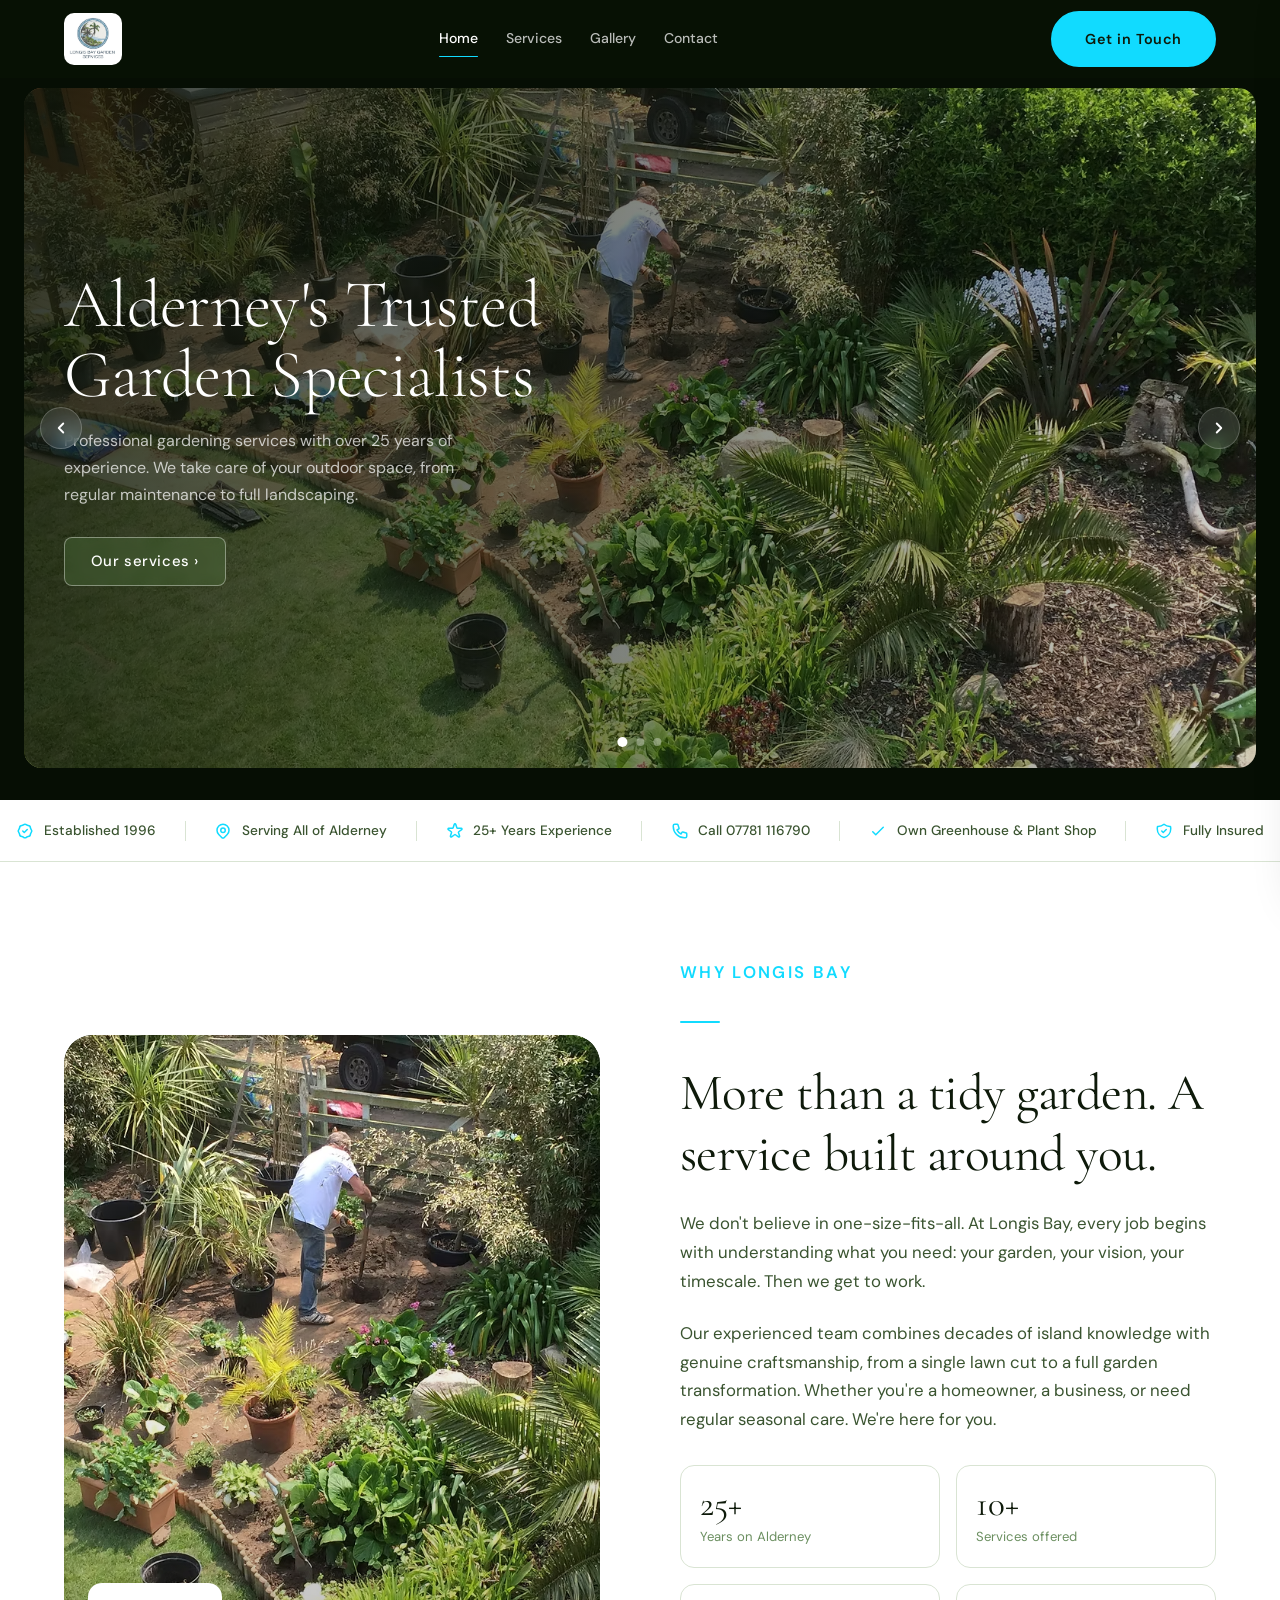
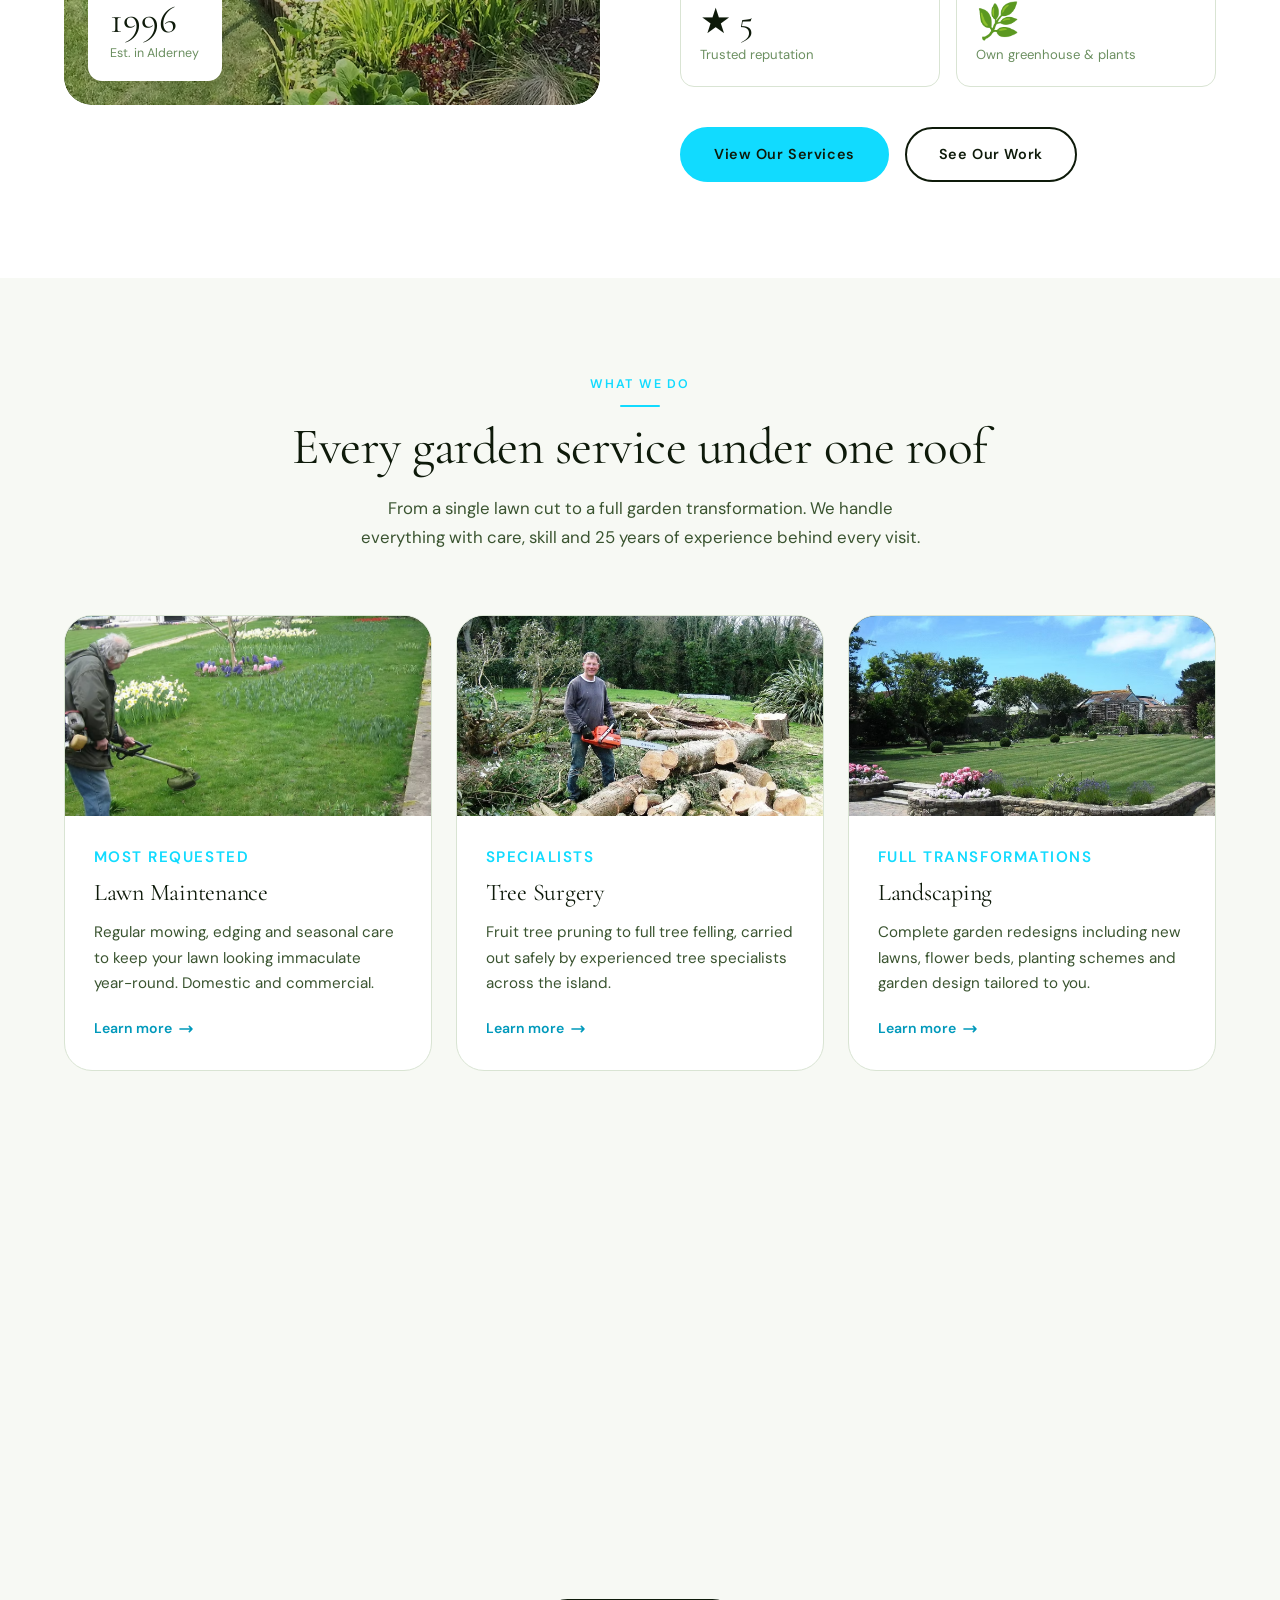
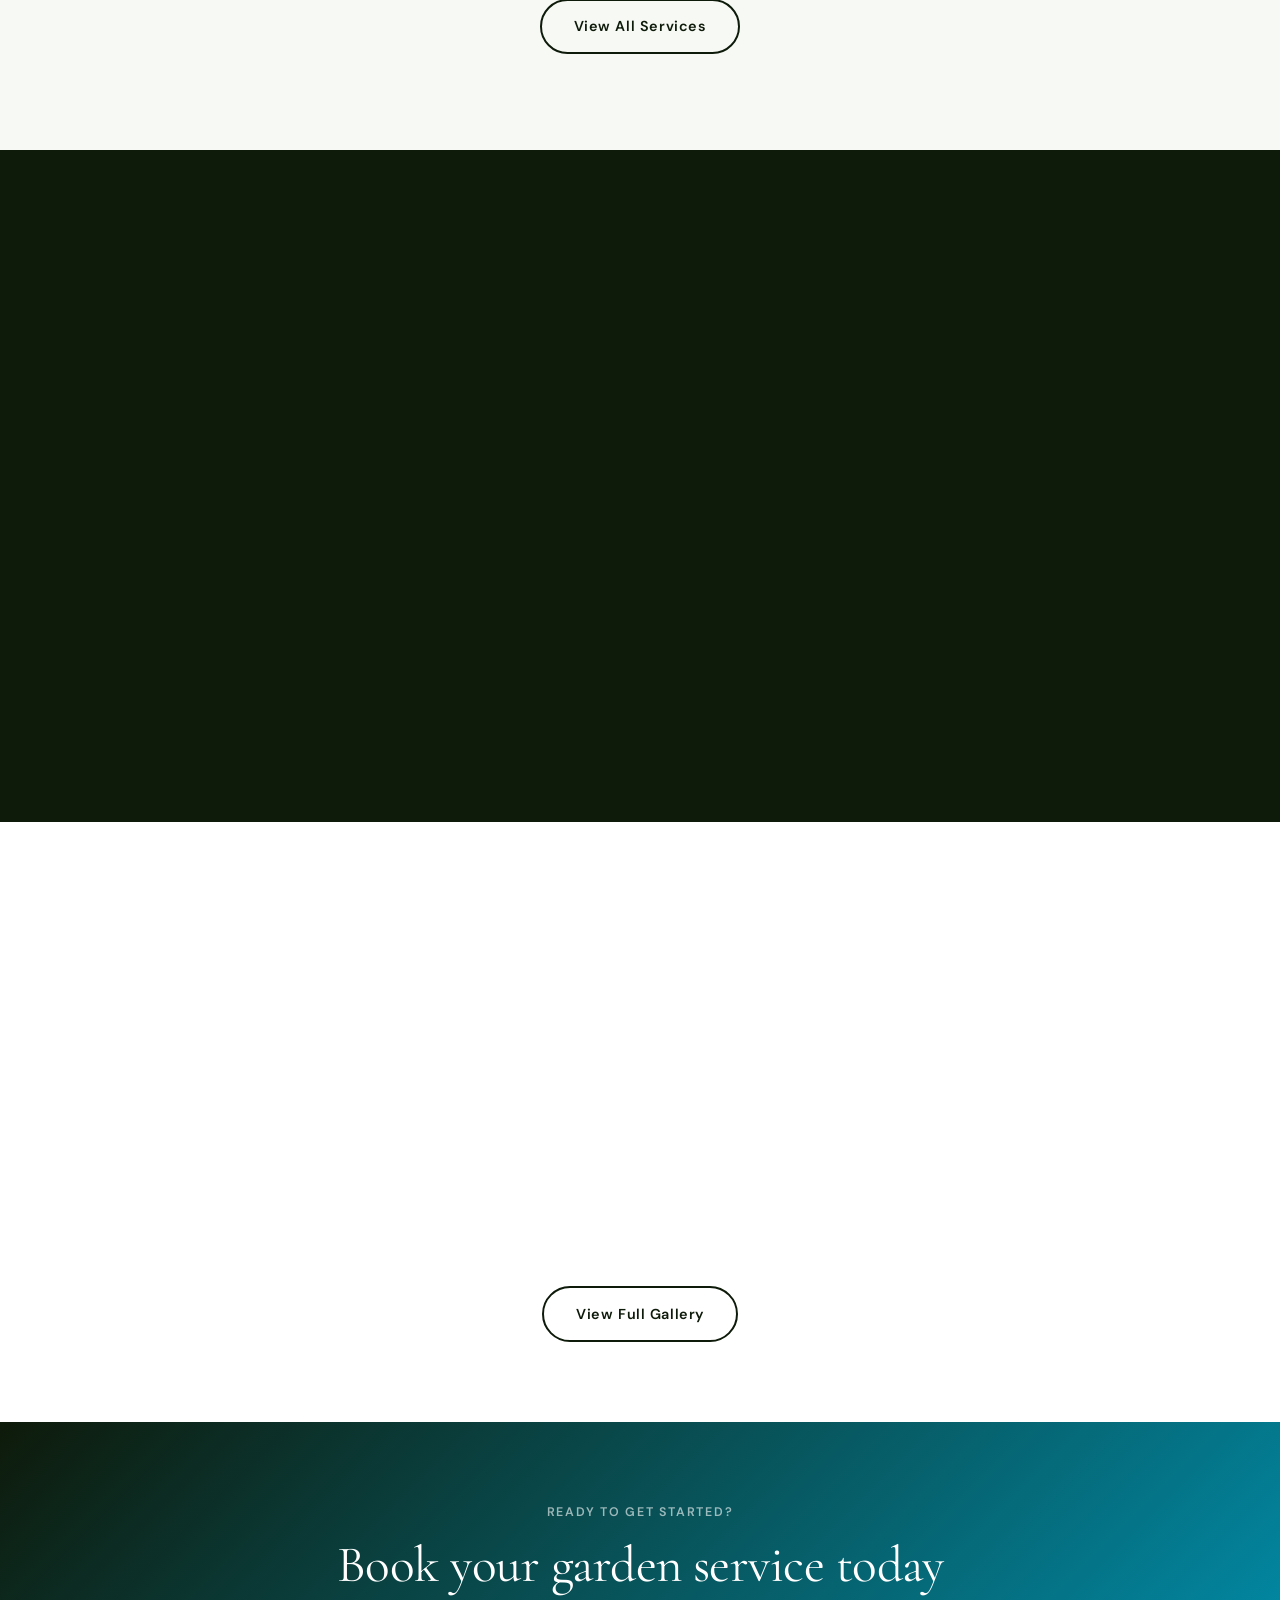
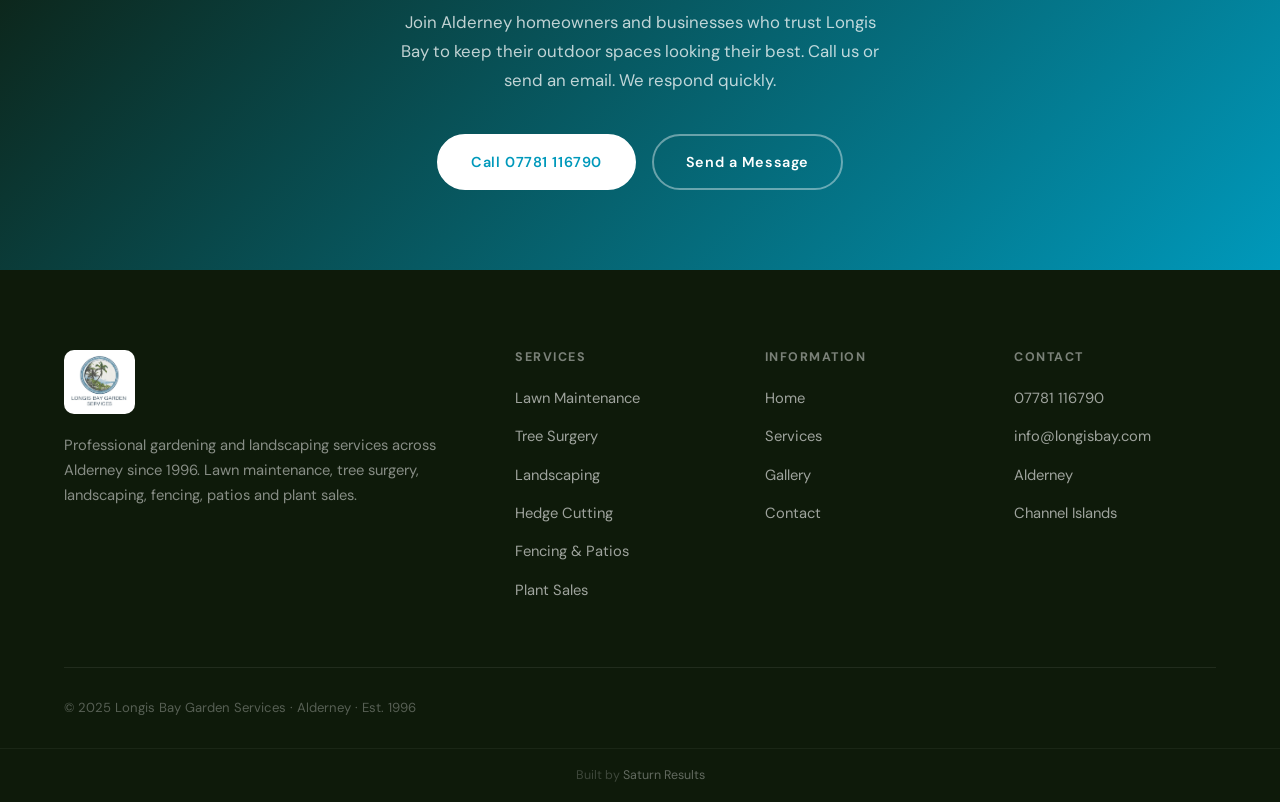
==== commit 2414cf33: "Colour accent to #11dbff, logo-with-text in nav/footer, remove all em dashes" ====
--- a/index.html
+++ b/index.html
@@ -17,8 +17,7 @@
   <div class="container">
     <div class="nav__inner">
       <a href="index.html" class="nav__logo">
-        <img src="images/logo.jpg" alt="Longis Bay Garden Services" class="nav__logo-img">
-        <span class="nav__logo-text">Longis Bay<span class="nav__logo-sub">Garden Services</span></span>
+        <img src="images/logo-text.jpg" alt="Longis Bay Garden Services" class="nav__logo-img">
       </a>
       <div class="nav__links">
         <a href="index.html" class="active">Home</a>
@@ -41,8 +40,7 @@
 <div class="nav__mobile" id="mobileNav">
   <div class="nav__mobile-header">
     <div style="display:flex;align-items:center;gap:0.65rem;">
-      <img src="images/logo.jpg" alt="" class="nav__logo-img">
-      <span class="nav__logo-text" style="color:#fff;">Longis Bay<span class="nav__logo-sub" style="color:rgba(255,255,255,0.6);">Garden Services</span></span>
+      <img src="images/logo-text.jpg" alt="" class="nav__logo-img">
     </div>
     <button class="nav__mobile-close" id="mobileClose" aria-label="Close menu">
       <svg width="14" height="14" viewBox="0 0 24 24" fill="none" stroke="currentColor" stroke-width="2.5" stroke-linecap="round"><line x1="18" y1="6" x2="6" y2="18"/><line x1="6" y1="6" x2="18" y2="18"/></svg>
@@ -72,7 +70,7 @@
       <div class="hero-slide__overlay"></div>
       <div class="hero-slide__content">
         <h1>Alderney's Trusted<br/>Garden Specialists</h1>
-        <p class="hero-slide__sub">Professional gardening services with over 25 years of experience. We take care of your outdoor space — from regular maintenance to full landscaping.</p>
+        <p class="hero-slide__sub">Professional gardening services with over 25 years of experience. We take care of your outdoor space, from regular maintenance to full landscaping.</p>
         <a href="services.html" class="btn btn-slide">Our services &rsaquo;</a>
       </div>
     </div>
@@ -82,7 +80,7 @@
       <div class="hero-slide__overlay"></div>
       <div class="hero-slide__content">
         <h1>Tree Surgery &amp;<br/>Expert Tree Care</h1>
-        <p class="hero-slide__sub">From fruit tree pruning to full tree felling — carried out safely and professionally by experienced specialists across Alderney.</p>
+        <p class="hero-slide__sub">From fruit tree pruning to full tree felling, carried out safely and professionally by experienced specialists across Alderney.</p>
         <a href="services.html" class="btn btn-slide">Find out more &rsaquo;</a>
       </div>
     </div>
@@ -92,7 +90,7 @@
       <div class="hero-slide__overlay"></div>
       <div class="hero-slide__content">
         <h1>Landscaping &amp;<br/>Garden Design</h1>
-        <p class="hero-slide__sub">Complete garden transformations — new lawns, flower beds, planting schemes, fencing and patios. Built to last and made to impress.</p>
+        <p class="hero-slide__sub">Complete garden transformations including new lawns, flower beds, planting schemes, fencing and patios. Built to last and made to impress.</p>
         <a href="contact.html" class="btn btn-slide">Get a quote &rsaquo;</a>
       </div>
     </div>
@@ -156,8 +154,8 @@
         <p class="eyebrow">Why Longis Bay</p>
         <div class="divider"></div>
         <h2>More than a tidy garden. A service built around you.</h2>
-        <p>We don't believe in one-size-fits-all. At Longis Bay, every job begins with understanding what you need — your garden, your vision, your timescale. Then we get to work.</p>
-        <p>Our experienced team combines decades of island knowledge with genuine craftsmanship, from a single lawn cut to a full garden transformation. Whether you're a homeowner, a business, or need regular seasonal care — we're here for you.</p>
+        <p>We don't believe in one-size-fits-all. At Longis Bay, every job begins with understanding what you need: your garden, your vision, your timescale. Then we get to work.</p>
+        <p>Our experienced team combines decades of island knowledge with genuine craftsmanship, from a single lawn cut to a full garden transformation. Whether you're a homeowner, a business, or need regular seasonal care. We're here for you.</p>
         <div class="intro-split__stats">
           <div class="stat-box">
             <div class="stat-box__num">25+</div>
@@ -192,7 +190,7 @@
       <p class="eyebrow">What We Do</p>
       <div class="divider divider--center"></div>
       <h2>Every garden service under one roof</h2>
-      <p>From a single lawn cut to a full garden transformation — we handle everything with care, skill and 25 years of experience behind every visit.</p>
+      <p>From a single lawn cut to a full garden transformation. We handle everything with care, skill and 25 years of experience behind every visit.</p>
     </div>
     <div class="treatments-grid">
 
@@ -218,7 +216,7 @@
         <div class="treatment-card__body">
           <p class="treatment-card__tag">Specialists</p>
           <h3>Tree Surgery</h3>
-          <p>Fruit tree pruning to full tree felling — carried out safely by experienced tree specialists across the island.</p>
+          <p>Fruit tree pruning to full tree felling, carried out safely by experienced tree specialists across the island.</p>
           <a href="services.html#tree-surgery" class="treatment-card__link">
             Learn more
             <svg width="16" height="16" fill="none" viewBox="0 0 24 24" stroke="currentColor" stroke-width="2.5"><path stroke-linecap="round" stroke-linejoin="round" d="M17 8l4 4m0 0l-4 4m4-4H3"/></svg>
@@ -248,7 +246,7 @@
         <div class="treatment-card__body">
           <p class="treatment-card__tag">Precision Work</p>
           <h3>Hedge Cutting</h3>
-          <p>Neat, well-maintained hedges that define your property. All hedge types, all sizes — trimmed to perfection.</p>
+          <p>Neat, well-maintained hedges that define your property. All hedge types, all sizes, trimmed to perfection.</p>
           <a href="services.html#hedge-cutting" class="treatment-card__link">
             Learn more
             <svg width="16" height="16" fill="none" viewBox="0 0 24 24" stroke="currentColor" stroke-width="2.5"><path stroke-linecap="round" stroke-linejoin="round" d="M17 8l4 4m0 0l-4 4m4-4H3"/></svg>
@@ -263,7 +261,7 @@
         <div class="treatment-card__body">
           <p class="treatment-card__tag">Hard Landscaping</p>
           <h3>Fencing &amp; Patios</h3>
-          <p>Quality fencing installation and patio construction — built to last in Alderney's coastal conditions.</p>
+          <p>Quality fencing installation and patio construction, built to last in Alderney's coastal conditions.</p>
           <a href="services.html#fencing" class="treatment-card__link">
             Learn more
             <svg width="16" height="16" fill="none" viewBox="0 0 24 24" stroke="currentColor" stroke-width="2.5"><path stroke-linecap="round" stroke-linejoin="round" d="M17 8l4 4m0 0l-4 4m4-4H3"/></svg>
@@ -278,7 +276,7 @@
         <div class="treatment-card__body">
           <p class="treatment-card__tag">Own Greenhouse</p>
           <h3>Plant Sales</h3>
-          <p>Bedding plants, herbs, perennials, fruit trees, hedging and cordyline palms — grown in our own greenhouse.</p>
+          <p>Bedding plants, herbs, perennials, fruit trees, hedging and cordyline palms, grown in our own greenhouse.</p>
           <a href="services.html#plant-sales" class="treatment-card__link">
             Enquire now
             <svg width="16" height="16" fill="none" viewBox="0 0 24 24" stroke="currentColor" stroke-width="2.5"><path stroke-linecap="round" stroke-linejoin="round" d="M17 8l4 4m0 0l-4 4m4-4H3"/></svg>
@@ -305,7 +303,7 @@
 
       <div class="testimonial-card fade-up">
         <div class="testimonial-card__stars">&#9733;&#9733;&#9733;&#9733;&#9733;</div>
-        <p class="testimonial-card__quote">"Longis Bay have been looking after our garden for years. Reliable, skilled and genuinely passionate about their work — we wouldn't use anyone else on the island."</p>
+        <p class="testimonial-card__quote">"Longis Bay have been looking after our garden for years. Reliable, skilled and genuinely passionate about their work. We wouldn't use anyone else on the island."</p>
         <div class="testimonial-card__author">
           <div class="testimonial-card__avatar">S</div>
           <div>
@@ -376,7 +374,7 @@
   <div class="container">
     <p class="eyebrow" style="color:rgba(255,255,255,0.6);margin-bottom:0.75rem;">Ready to get started?</p>
     <h2>Book your garden service today</h2>
-    <p>Join Alderney homeowners and businesses who trust Longis Bay to keep their outdoor spaces looking their best. Call us or send an email — we respond quickly.</p>
+    <p>Join Alderney homeowners and businesses who trust Longis Bay to keep their outdoor spaces looking their best. Call us or send an email. We respond quickly.</p>
     <div style="display:flex;gap:1rem;justify-content:center;flex-wrap:wrap;">
       <a href="tel:07781116790" class="btn btn-white">Call 07781 116790</a>
       <a href="contact.html" class="btn btn-outline" style="color:#fff;border-color:rgba(255,255,255,0.4);">Send a Message</a>
@@ -390,8 +388,7 @@
     <div class="footer-grid">
       <div class="footer-brand">
         <a href="index.html" class="footer-logo">
-          <img src="images/logo.jpg" alt="Longis Bay Garden Services" class="footer-logo-img">
-          <span class="nav__logo-text" style="font-size:1.1rem;">Longis Bay<span class="nav__logo-sub">Garden Services</span></span>
+          <img src="images/logo-text.jpg" alt="Longis Bay Garden Services" class="footer-logo-img">
         </a>
         <p>Professional gardening and landscaping services across Alderney since 1996. Lawn maintenance, tree surgery, landscaping, fencing, patios and plant sales.</p>
       </div>
--- a/style.css
+++ b/style.css
@@ -8,9 +8,9 @@
   --white:      #ffffff;
   --sand:       #d9e4d3;
   --stone:      #a8c09e;
-  --sage:       #5a8a4a;
-  --sage-dark:  #2d5a20;
-  --sage-light: #eaf2e6;
+  --sage:       #11dbff;
+  --sage-dark:  #0099bb;
+  --sage-light: #e0fbff;
   --charcoal:   #0e1a0a;
   --mid:        #3a5430;
   --light:      #6b8f60;
@@ -98,14 +98,15 @@
 }
 .btn-primary {
   background: var(--sage);
-  color: var(--white);
+  color: var(--charcoal);
   border-color: var(--sage);
 }
 .btn-primary:hover {
   background: var(--sage-dark);
   border-color: var(--sage-dark);
+  color: var(--white);
   transform: translateY(-1px);
-  box-shadow: 0 6px 20px rgba(45,90,32,0.35);
+  box-shadow: 0 6px 20px rgba(17,219,255,0.35);
 }
 .btn-outline {
   background: transparent;
@@ -156,10 +157,10 @@
 }
 
 /* Logo */
-.nav__logo { flex-shrink: 0; display: flex; align-items: center; gap: 0.65rem; }
+.nav__logo { flex-shrink: 0; display: flex; align-items: center; }
 .nav__logo-img {
-  width: 40px; height: 40px; border-radius: 50%; object-fit: cover;
-  border: 1.5px solid rgba(255,255,255,0.18); flex-shrink: 0;
+  height: 52px; width: auto; border-radius: 10px; object-fit: contain;
+  flex-shrink: 0;
 }
 .nav__logo-text {
   font-family: var(--font-serif);
@@ -805,7 +806,7 @@
   transition: border-color 0.2s, box-shadow 0.2s; outline: none;
 }
 .form-group input:focus, .form-group select:focus, .form-group textarea:focus {
-  border-color: var(--sage); box-shadow: 0 0 0 3px rgba(90,138,74,0.12);
+  border-color: var(--sage); box-shadow: 0 0 0 3px rgba(17,219,255,0.2);
 }
 .form-group textarea { resize: vertical; min-height: 120px; }
 .form-row { display: grid; grid-template-columns: 1fr 1fr; gap: 1rem; }
@@ -917,10 +918,10 @@
   border-bottom: 1px solid rgba(255,255,255,0.08);
 }
 .footer-brand p { font-size: 0.92rem; color: rgba(255,255,255,0.5); margin-top: 1.2rem; line-height: 1.7; }
-.footer-logo { display: flex; align-items: center; gap: 0.65rem; margin-bottom: 0.5rem; }
+.footer-logo { display: flex; align-items: center; margin-bottom: 0.5rem; }
 .footer-logo-img {
-  width: 52px; height: 52px; border-radius: 50%; object-fit: cover;
-  border: 1.5px solid rgba(255,255,255,0.14); flex-shrink: 0;
+  height: 64px; width: auto; border-radius: 10px; object-fit: contain;
+  flex-shrink: 0;
 }
 
 .footer-col h5 {
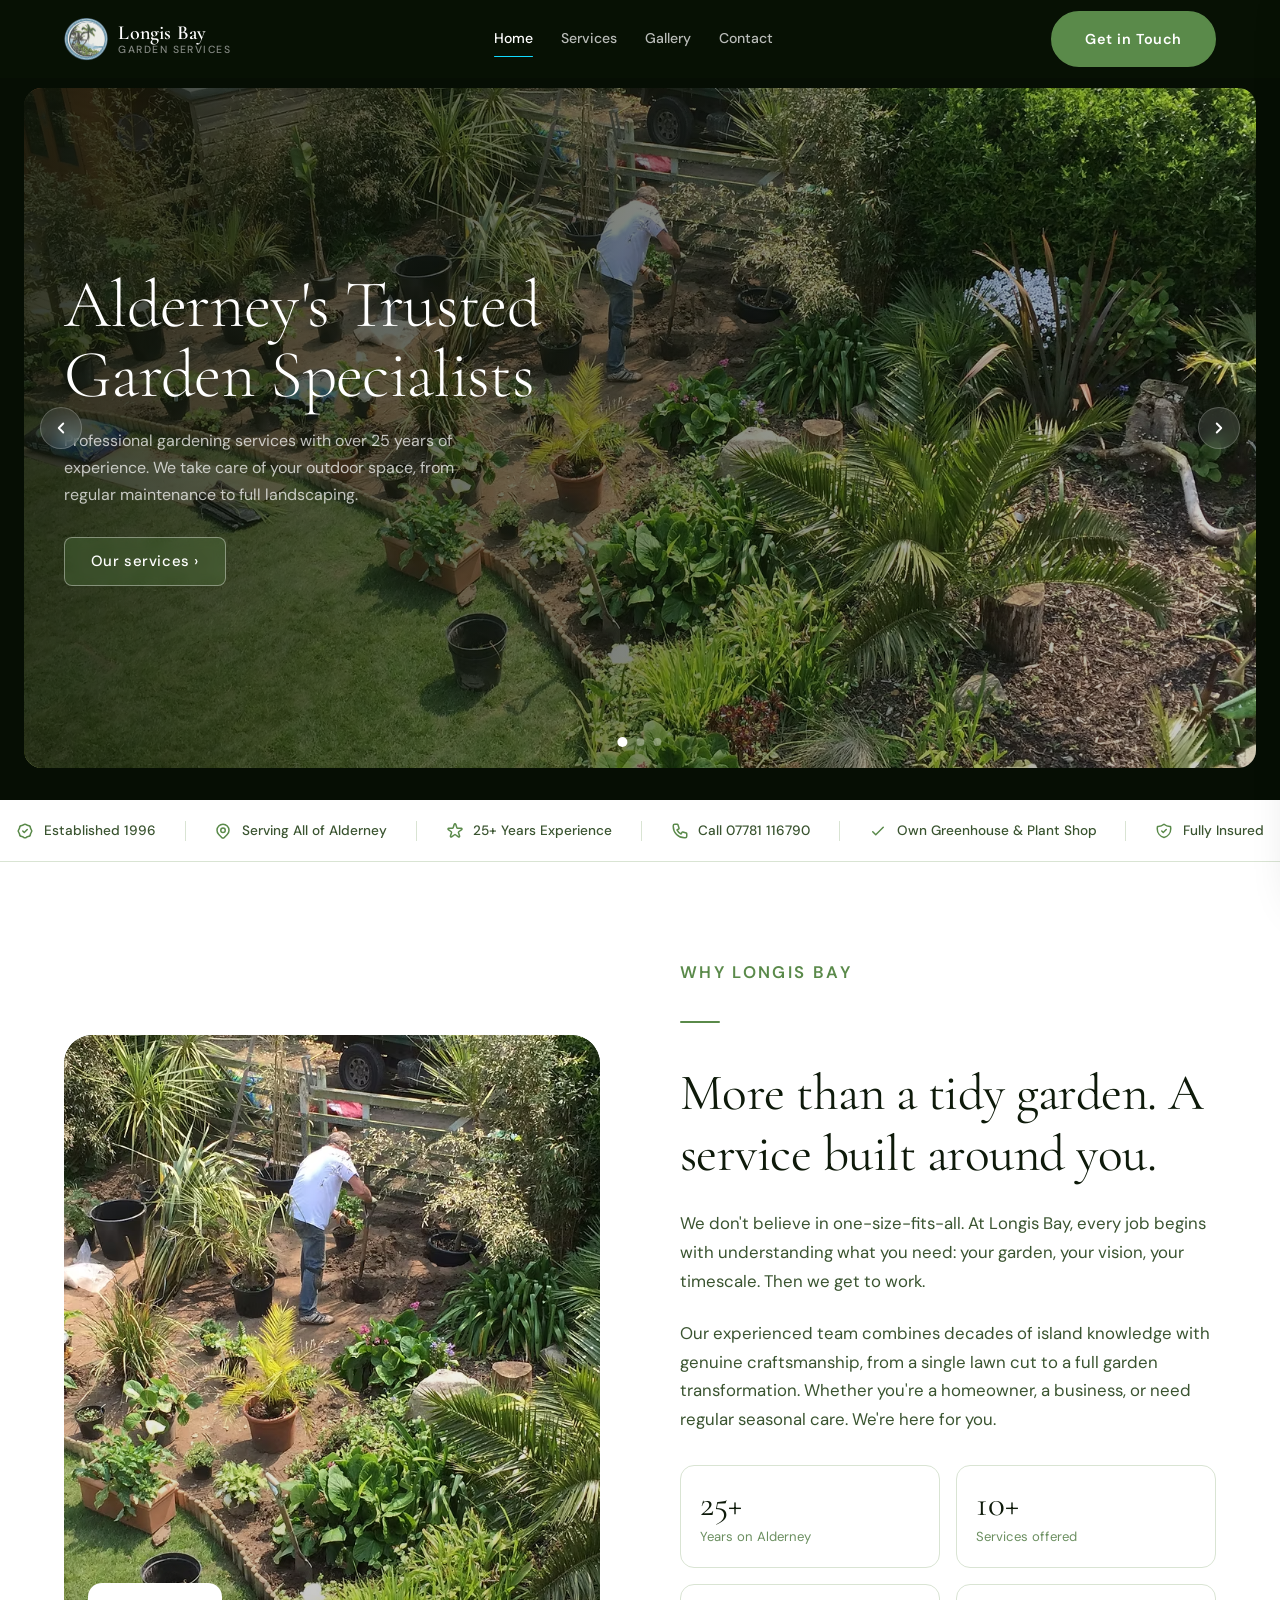
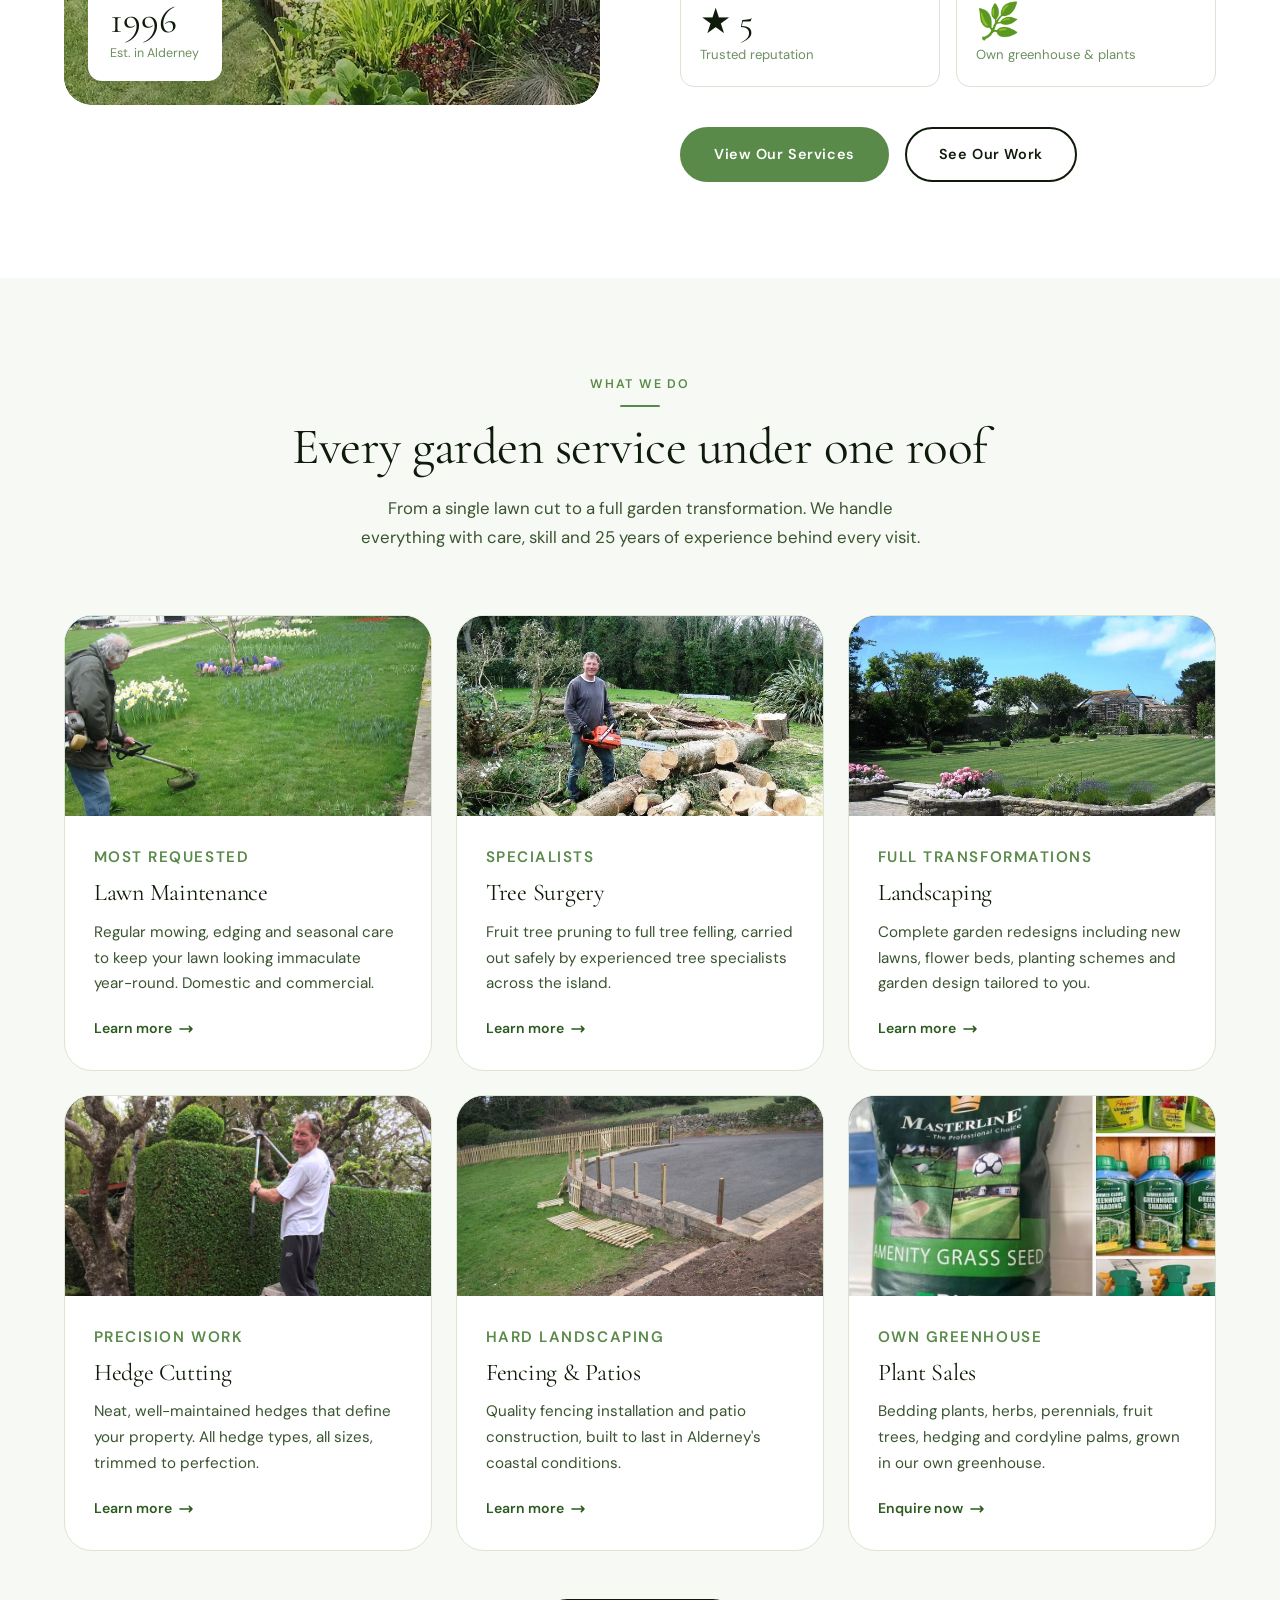
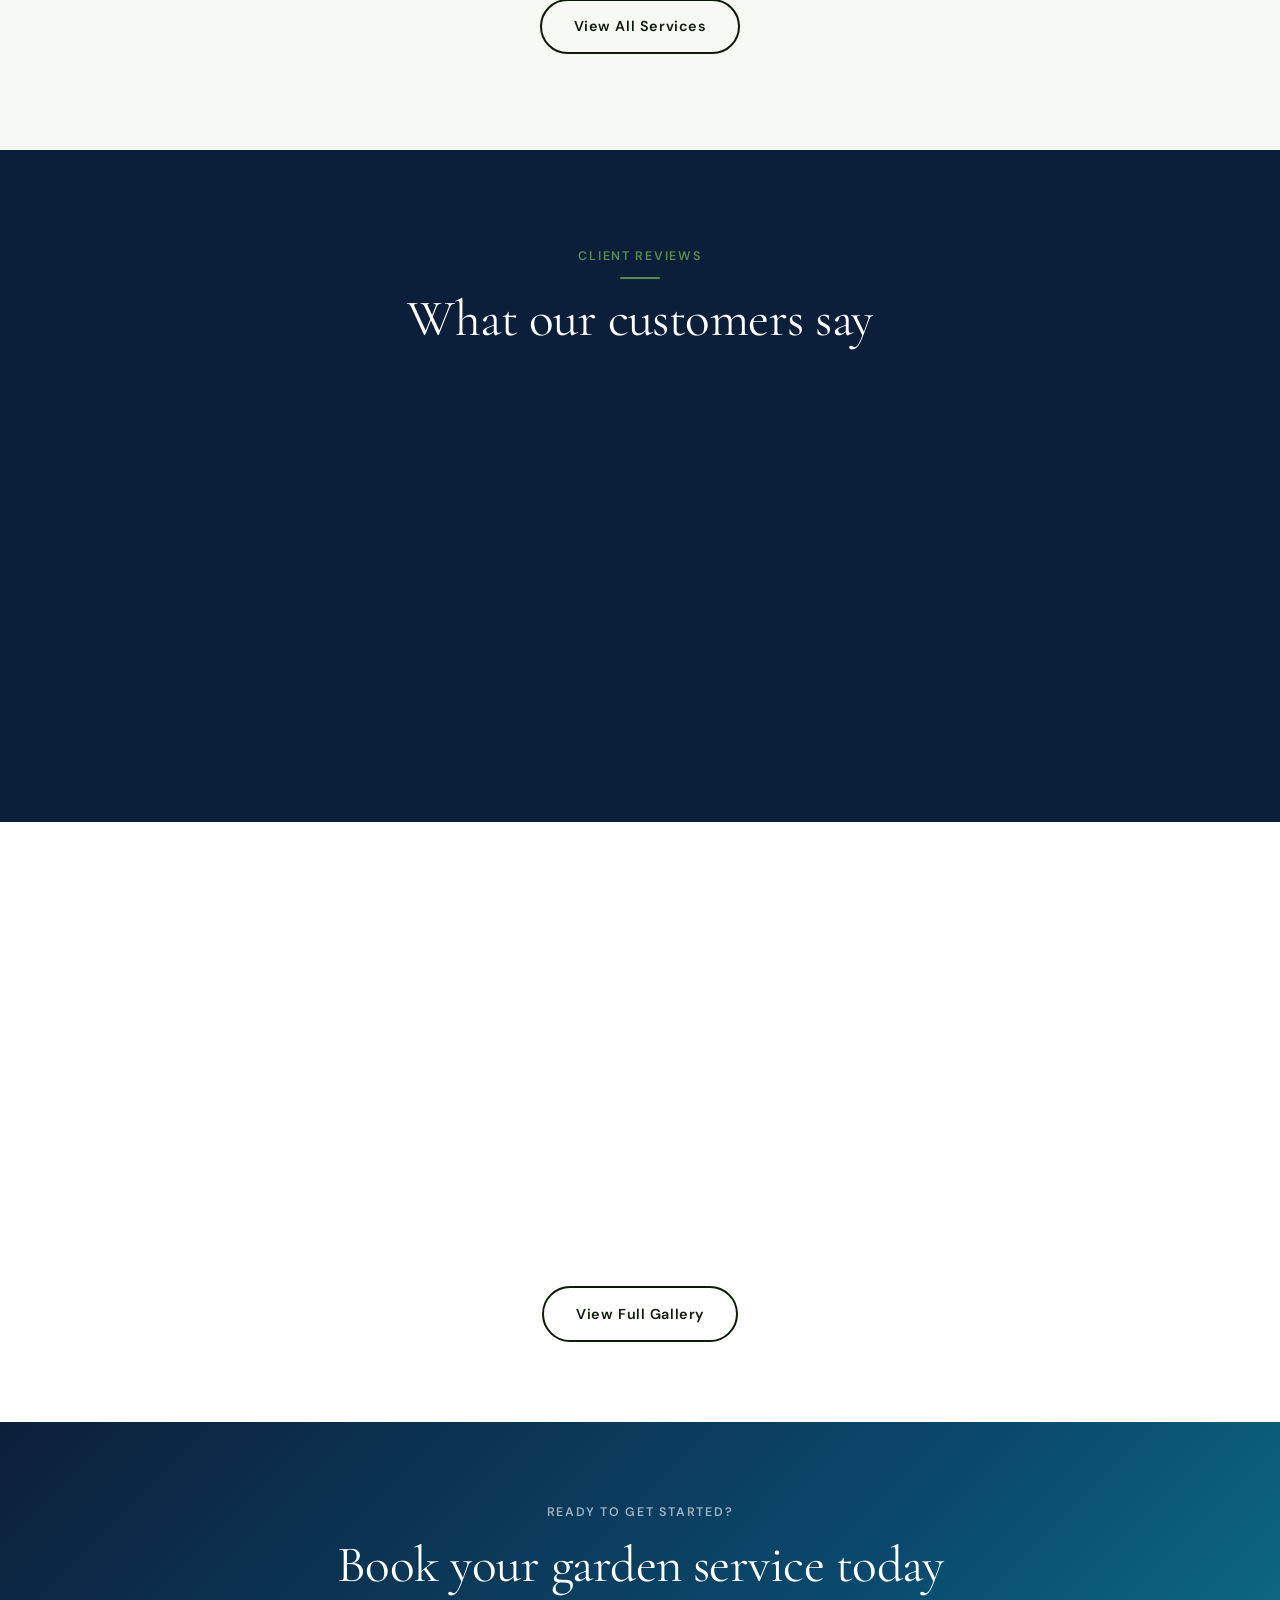
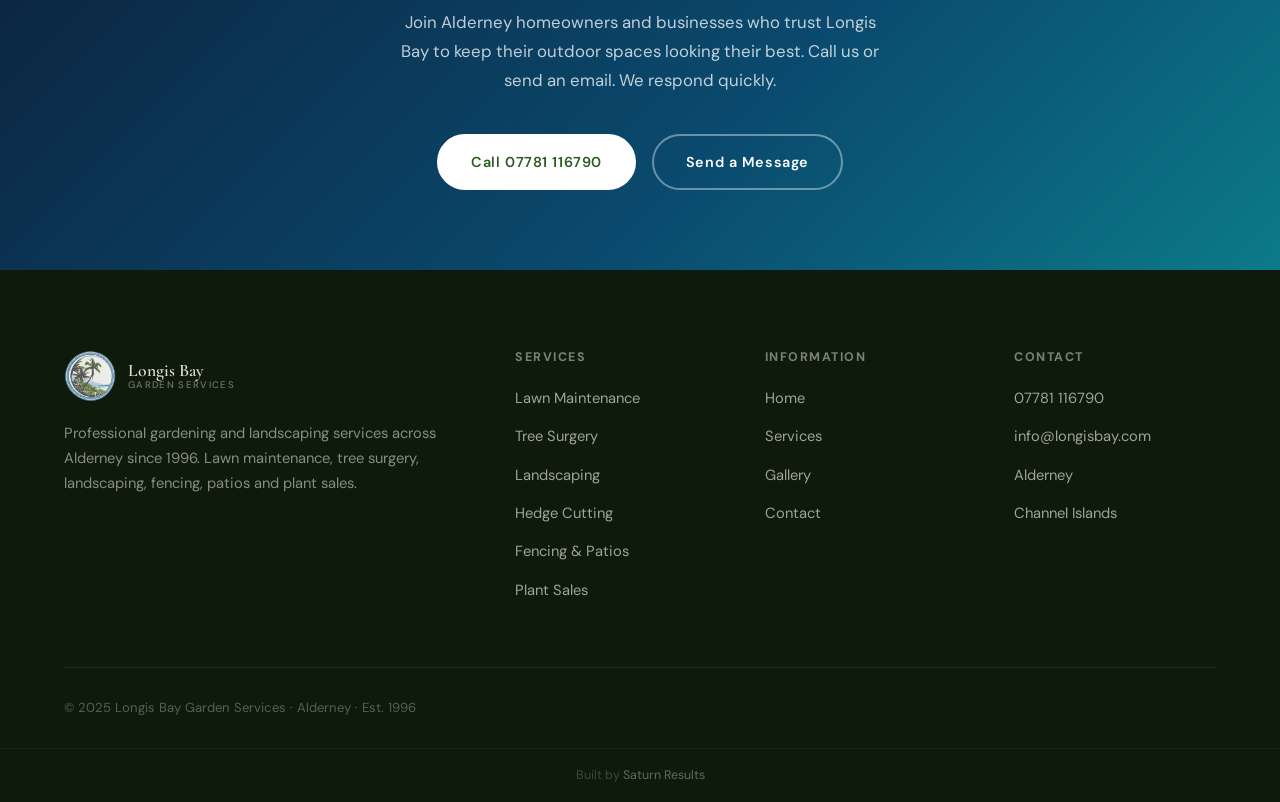
==== commit 490e1039: "Add transparent logo to nav, revert green accent, add navy/cyan theme - Replace logo-text.jpg with l" ====
--- a/index.html
+++ b/index.html
@@ -17,7 +17,8 @@
   <div class="container">
     <div class="nav__inner">
       <a href="index.html" class="nav__logo">
-        <img src="images/logo-text.jpg" alt="Longis Bay Garden Services" class="nav__logo-img">
+        <img src="images/logo-nobg.png" alt="Longis Bay Garden Services" class="nav__logo-img">
+        <span class="nav__logo-text">Longis Bay<span class="nav__logo-sub">Garden Services</span></span>
       </a>
       <div class="nav__links">
         <a href="index.html" class="active">Home</a>
@@ -40,7 +41,8 @@
 <div class="nav__mobile" id="mobileNav">
   <div class="nav__mobile-header">
     <div style="display:flex;align-items:center;gap:0.65rem;">
-      <img src="images/logo-text.jpg" alt="" class="nav__logo-img">
+      <img src="images/logo-nobg.png" alt="" class="nav__logo-img">
+      <span class="nav__logo-text" style="color:#0e1a0a;">Longis Bay<span class="nav__logo-sub" style="color:rgba(14,26,10,0.5);">Garden Services</span></span>
     </div>
     <button class="nav__mobile-close" id="mobileClose" aria-label="Close menu">
       <svg width="14" height="14" viewBox="0 0 24 24" fill="none" stroke="currentColor" stroke-width="2.5" stroke-linecap="round"><line x1="18" y1="6" x2="6" y2="18"/><line x1="6" y1="6" x2="18" y2="18"/></svg>
@@ -388,7 +390,8 @@
     <div class="footer-grid">
       <div class="footer-brand">
         <a href="index.html" class="footer-logo">
-          <img src="images/logo-text.jpg" alt="Longis Bay Garden Services" class="footer-logo-img">
+          <img src="images/logo-nobg.png" alt="Longis Bay Garden Services" class="footer-logo-img">
+          <span class="footer-logo-text">Longis Bay<span class="footer-logo-sub">Garden Services</span></span>
         </a>
         <p>Professional gardening and landscaping services across Alderney since 1996. Lawn maintenance, tree surgery, landscaping, fencing, patios and plant sales.</p>
       </div>
--- a/style.css
+++ b/style.css
@@ -8,14 +8,16 @@
   --white:      #ffffff;
   --sand:       #d9e4d3;
   --stone:      #a8c09e;
-  --sage:       #11dbff;
-  --sage-dark:  #0099bb;
-  --sage-light: #e0fbff;
+  --sage:       #5a8a4a;
+  --sage-dark:  #2d5a20;
+  --sage-light: #eaf2e6;
   --charcoal:   #0e1a0a;
   --mid:        #3a5430;
   --light:      #6b8f60;
   --accent:     #7aaa66;
   --accent-lt:  #eaf2e6;
+  --navy:       #0c1f3a;
+  --cyan:       #11dbff;
 
   --font-serif: 'Cormorant Garamond', 'Georgia', serif;
   --font-sans:  'DM Sans', 'Helvetica Neue', sans-serif;
@@ -98,7 +100,7 @@
 }
 .btn-primary {
   background: var(--sage);
-  color: var(--charcoal);
+  color: var(--white);
   border-color: var(--sage);
 }
 .btn-primary:hover {
@@ -106,7 +108,7 @@
   border-color: var(--sage-dark);
   color: var(--white);
   transform: translateY(-1px);
-  box-shadow: 0 6px 20px rgba(17,219,255,0.35);
+  box-shadow: 0 6px 20px rgba(90,138,74,0.35);
 }
 .btn-outline {
   background: transparent;
@@ -157,9 +159,9 @@
 }
 
 /* Logo */
-.nav__logo { flex-shrink: 0; display: flex; align-items: center; }
+.nav__logo { flex-shrink: 0; display: flex; align-items: center; gap: 0.65rem; }
 .nav__logo-img {
-  height: 52px; width: auto; border-radius: 10px; object-fit: contain;
+  height: 44px; width: 44px; border-radius: 50%; object-fit: cover;
   flex-shrink: 0;
 }
 .nav__logo-text {
@@ -202,7 +204,7 @@
   position: absolute;
   bottom: 0; left: 0.75rem; right: 0.75rem;
   height: 1.5px;
-  background: var(--sage);
+  background: var(--cyan);
   transform: scaleX(0);
   transition: var(--transition);
   border-radius: 2px;
@@ -558,7 +560,7 @@
 /* =============================================
    TESTIMONIALS
    ============================================= */
-.testimonials { background: var(--charcoal); }
+.testimonials { background: var(--navy); }
 .testimonials .eyebrow { color: var(--sage); }
 .testimonials .section-header h2 { color: var(--white); }
 .testimonials-grid {
@@ -618,7 +620,7 @@
    CTA BAND
    ============================================= */
 .cta-band {
-  background: linear-gradient(135deg, #0e1a0a 0%, var(--sage-dark) 100%);
+  background: linear-gradient(135deg, var(--navy) 0%, #0a4a6e 60%, #0c7a8a 100%);
   padding: 5rem 0; text-align: center;
 }
 .cta-band h2 { color: var(--white); margin-bottom: 0.75rem; }
@@ -629,7 +631,7 @@
    ============================================= */
 .page-hero {
   padding: 10rem 0 5rem;
-  background: linear-gradient(135deg, #0e1a0a, #1a3010);
+  background: linear-gradient(135deg, var(--navy) 0%, #0e1a0a 40%, #1a3010 100%);
   position: relative; overflow: hidden;
 }
 .page-hero::after {
@@ -806,7 +808,7 @@
   transition: border-color 0.2s, box-shadow 0.2s; outline: none;
 }
 .form-group input:focus, .form-group select:focus, .form-group textarea:focus {
-  border-color: var(--sage); box-shadow: 0 0 0 3px rgba(17,219,255,0.2);
+  border-color: var(--sage); box-shadow: 0 0 0 3px rgba(90,138,74,0.12);
 }
 .form-group textarea { resize: vertical; min-height: 120px; }
 .form-row { display: grid; grid-template-columns: 1fr 1fr; gap: 1rem; }
@@ -918,10 +920,27 @@
   border-bottom: 1px solid rgba(255,255,255,0.08);
 }
 .footer-brand p { font-size: 0.92rem; color: rgba(255,255,255,0.5); margin-top: 1.2rem; line-height: 1.7; }
-.footer-logo { display: flex; align-items: center; margin-bottom: 0.5rem; }
+.footer-logo { display: flex; align-items: center; gap: 0.75rem; margin-bottom: 0.5rem; }
 .footer-logo-img {
-  height: 64px; width: auto; border-radius: 10px; object-fit: contain;
+  height: 52px; width: 52px; border-radius: 50%; object-fit: cover;
   flex-shrink: 0;
+}
+.footer-logo-text {
+  font-family: var(--font-serif);
+  font-size: 1.1rem;
+  font-weight: 600;
+  color: rgba(255,255,255,0.85);
+  line-height: 1.1;
+  display: flex;
+  flex-direction: column;
+}
+.footer-logo-sub {
+  font-size: 0.6rem;
+  font-family: var(--font-sans);
+  font-weight: 500;
+  letter-spacing: 0.14em;
+  text-transform: uppercase;
+  color: rgba(255,255,255,0.4);
 }
 
 .footer-col h5 {
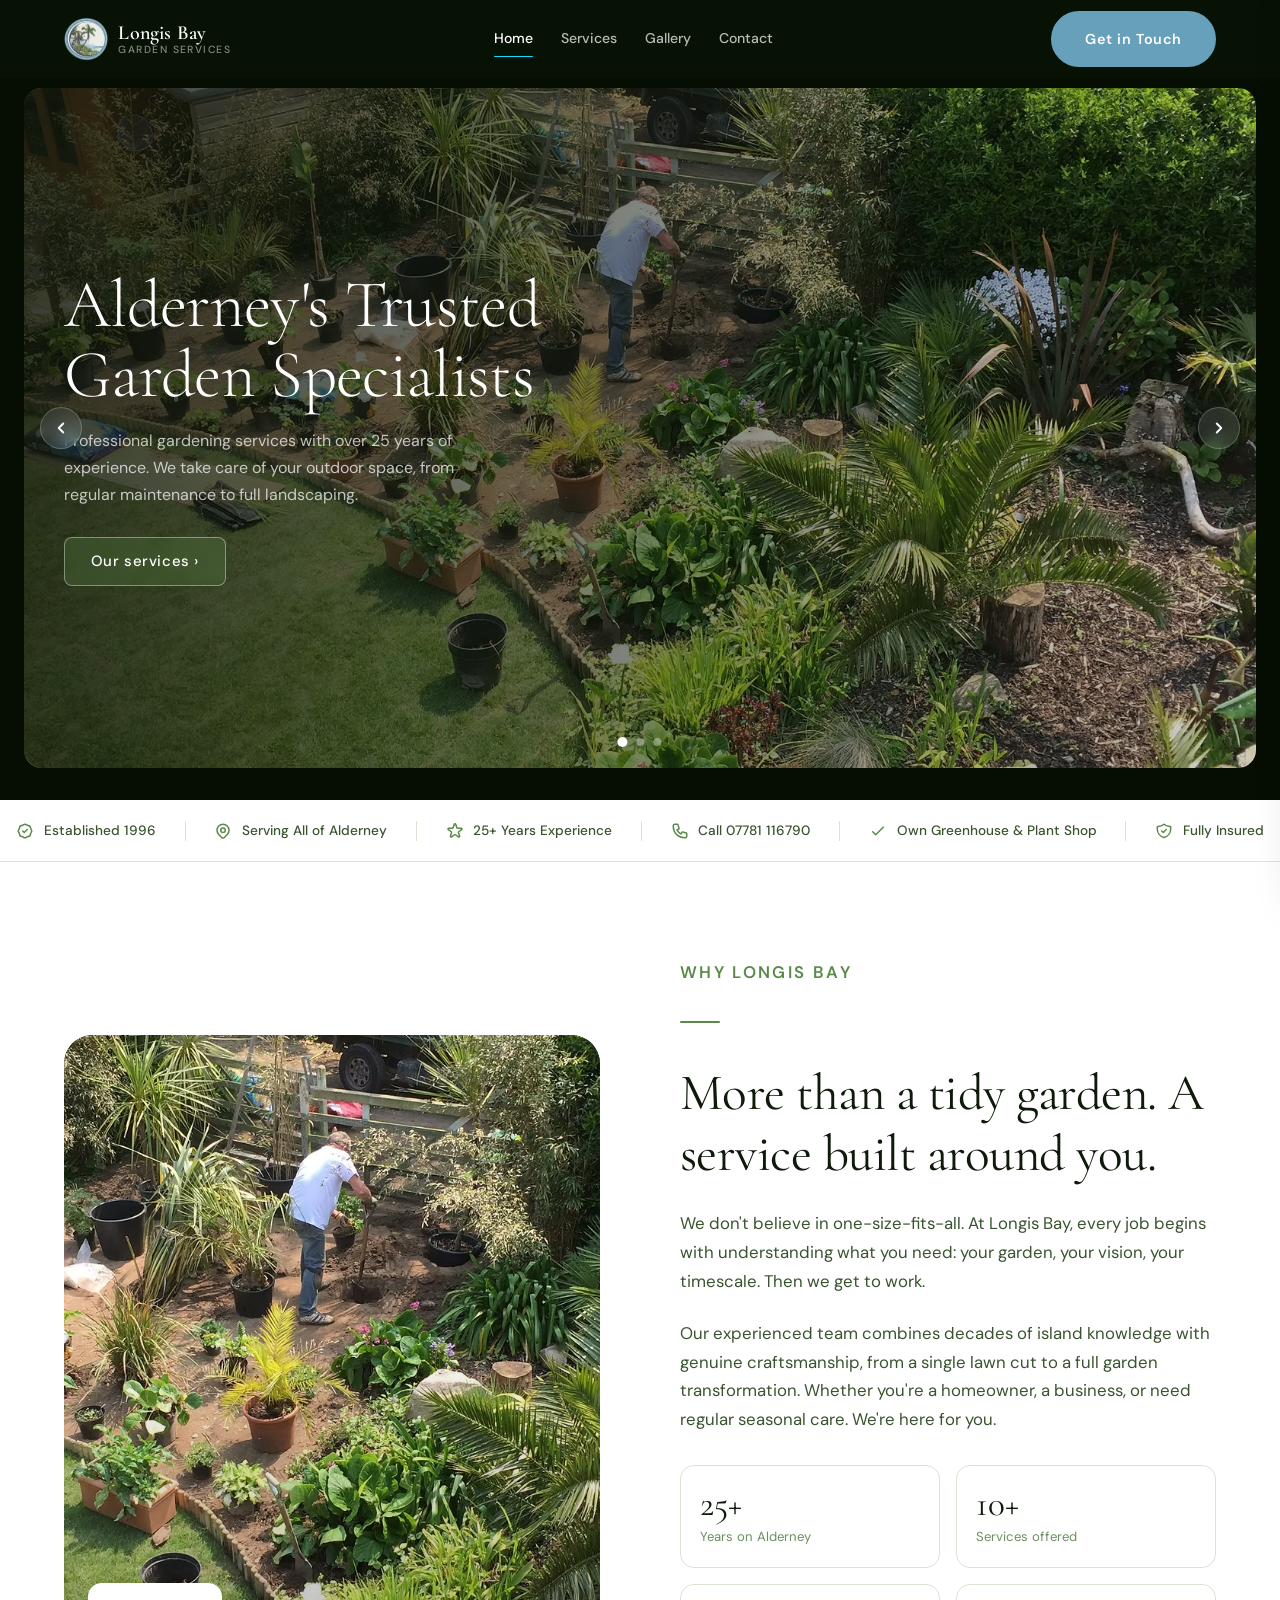
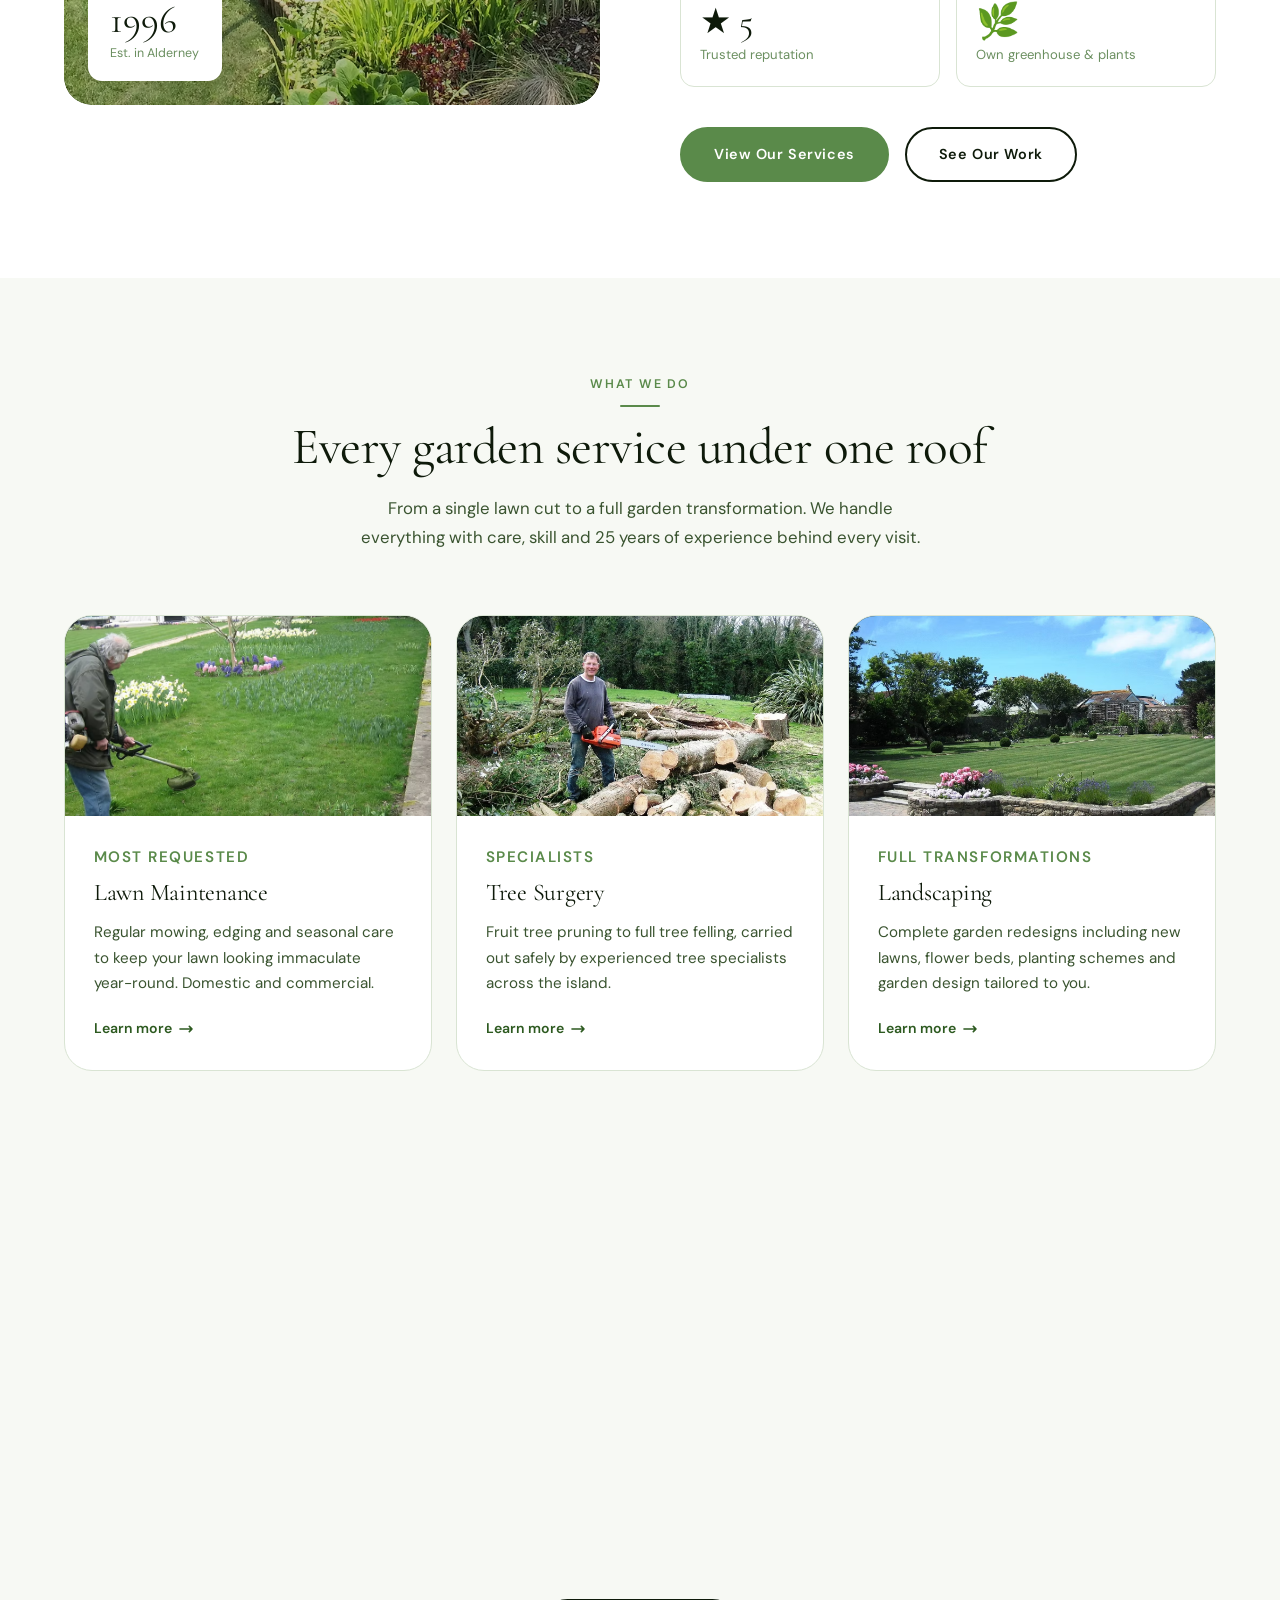
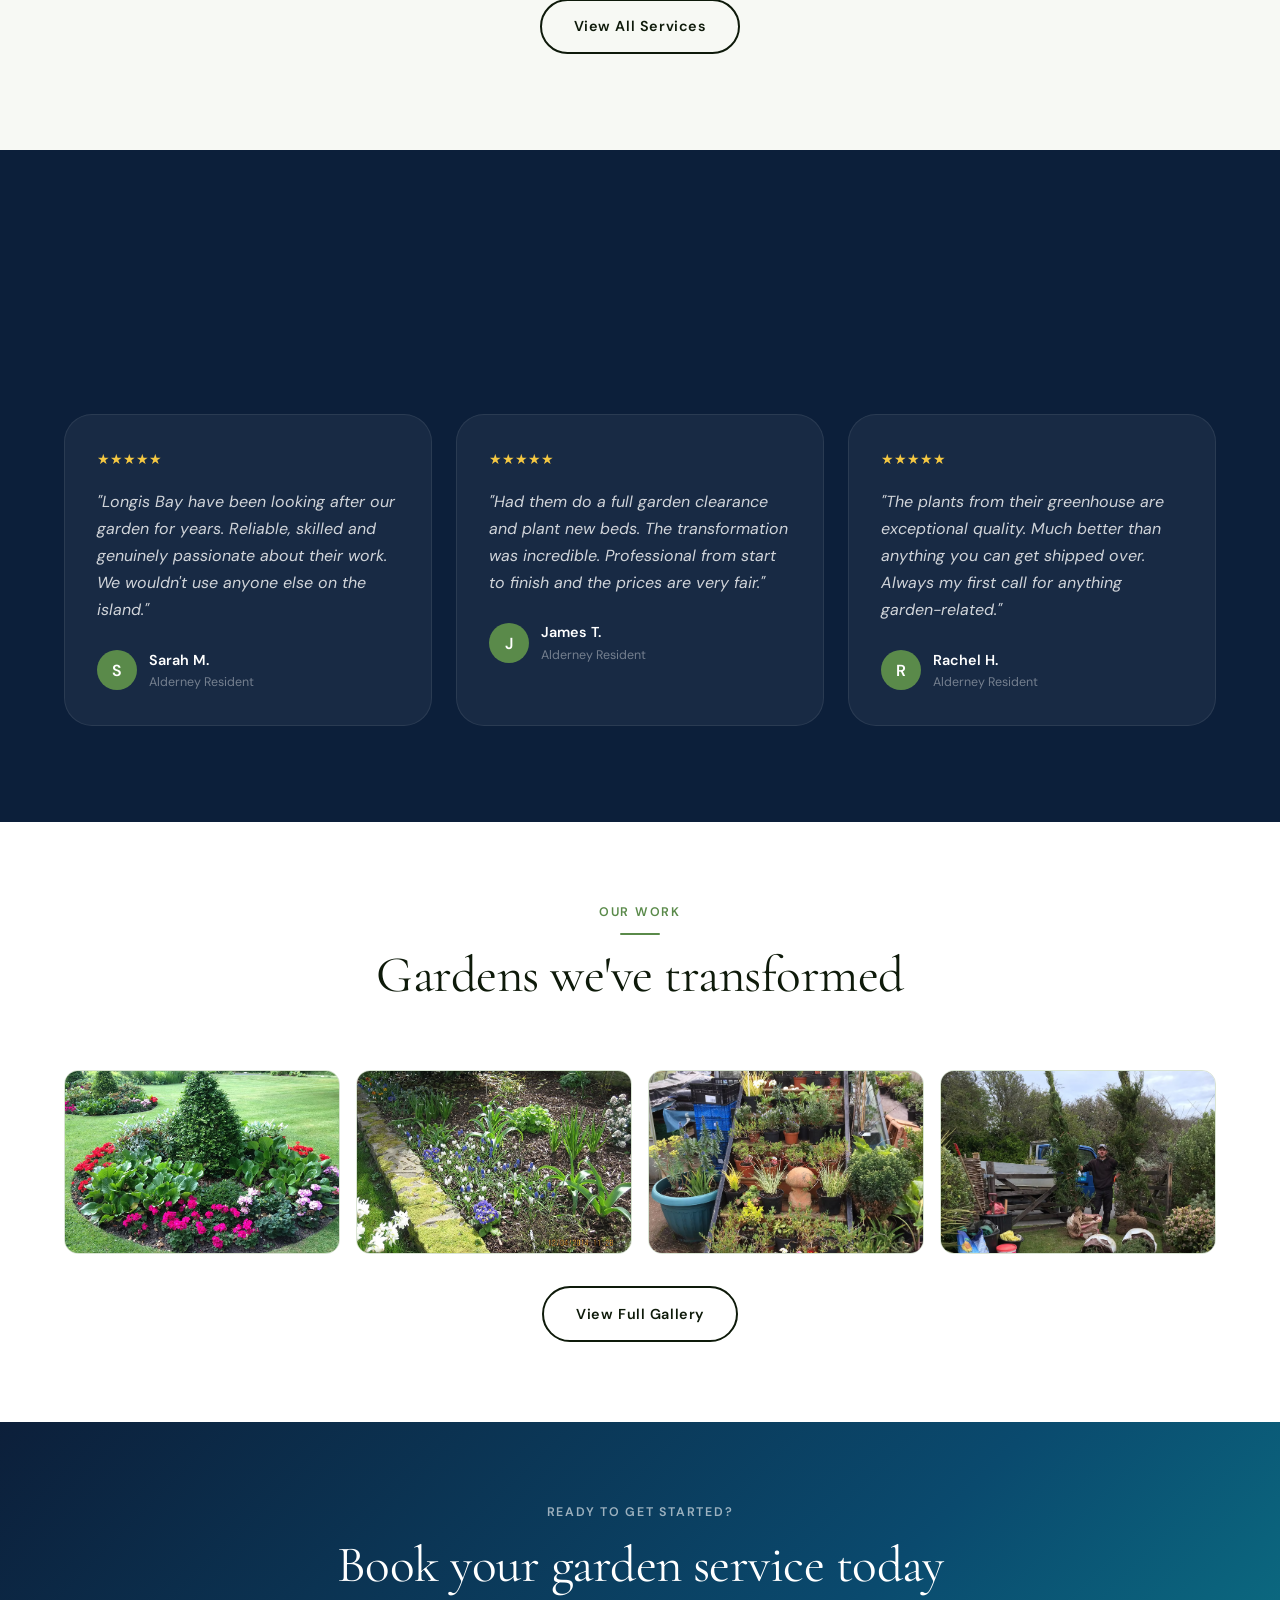
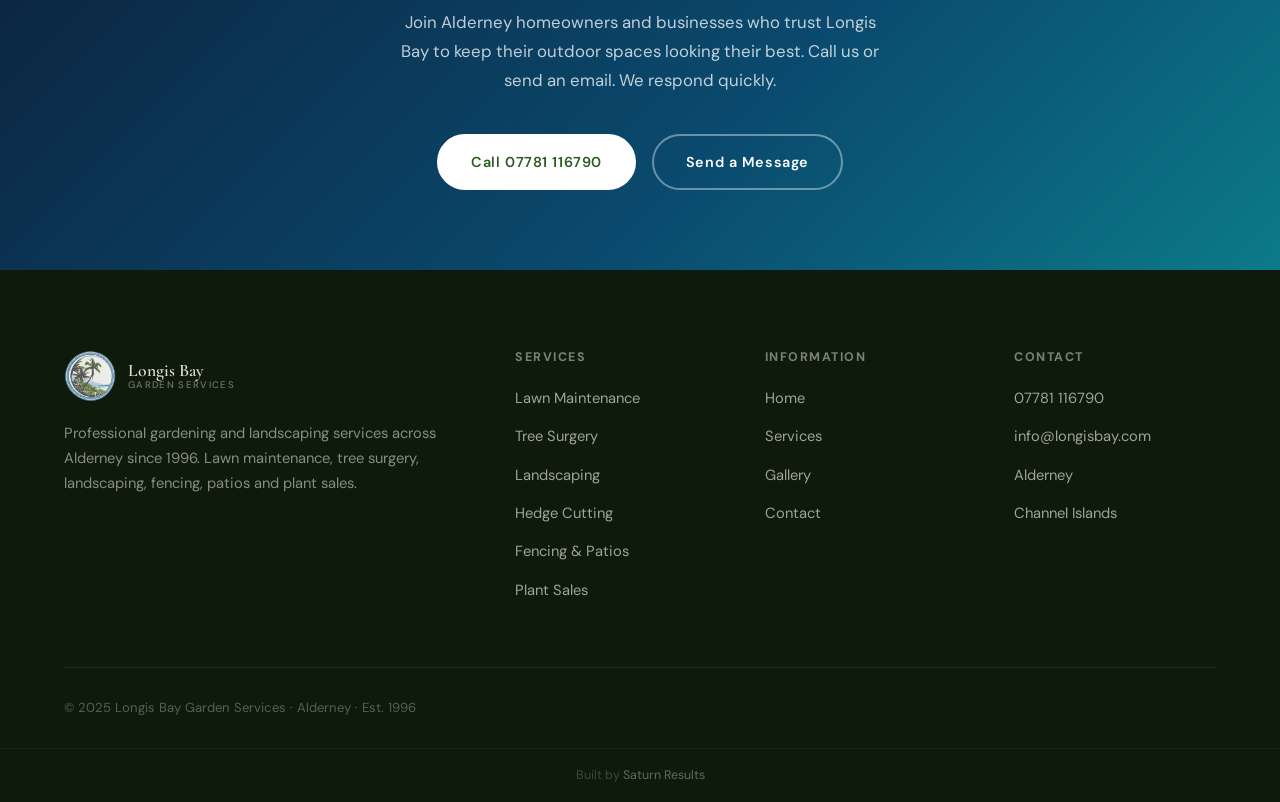
==== commit 2d73e79f: "Add Garden Centre section, favicon, remove Enquiries section, style nav button - Remove Enquiries & " ====
--- a/index.html
+++ b/index.html
@@ -5,6 +5,8 @@
   <meta name="viewport" content="width=device-width, initial-scale=1.0" />
   <title>Longis Bay Garden Services · Alderney</title>
   <meta name="description" content="Professional gardening services in Alderney. Established 1996. Lawn maintenance, landscaping, tree surgery, fencing, patios and plant sales." />
+  <link rel="icon" type="image/png" sizes="32x32" href="favicon.png" />
+  <link rel="apple-touch-icon" href="favicon.png" />
   <link rel="preconnect" href="https://fonts.googleapis.com" />
   <link rel="preconnect" href="https://fonts.gstatic.com" crossorigin />
   <link href="https://fonts.googleapis.com/css2?family=Cormorant+Garamond:ital,wght@0,300;0,400;0,600;1,300;1,400&family=DM+Sans:wght@400;500;600;700&display=swap" rel="stylesheet" />
--- a/style.css
+++ b/style.css
@@ -211,7 +211,17 @@
 }
 .nav__links a:hover::after, .nav__links a.active::after { transform: scaleX(1); }
 
-.nav__cta { margin-left: 1rem; }
+.nav__cta {
+  margin-left: 1rem;
+  background: #67a0bb !important;
+  border-color: #67a0bb !important;
+  color: #fff !important;
+}
+.nav__cta:hover {
+  background: #4d87a3 !important;
+  border-color: #4d87a3 !important;
+  box-shadow: 0 6px 20px rgba(103,160,187,0.35) !important;
+}
 
 /* Hamburger */
 .nav__hamburger {
@@ -903,6 +913,28 @@
 .vacancy-contact { font-weight: 500; color: var(--charcoal); text-align: center; }
 .vacancy-ctas {
   display: flex; gap: 1rem; justify-content: center; flex-wrap: wrap; margin-top: 1.5rem;
+}
+
+/* Garden Centre grid */
+.garden-centre-grid {
+  display: grid;
+  grid-template-columns: 1fr 1fr;
+  gap: 1.5rem;
+  margin-top: 2rem;
+}
+.garden-centre-img {
+  border-radius: var(--radius-lg);
+  overflow: hidden;
+  border: 1px solid var(--sand);
+  aspect-ratio: 4/3;
+}
+.garden-centre-img img {
+  width: 100%; height: 100%; object-fit: cover;
+  transition: transform 0.5s cubic-bezier(0.4,0,0.2,1);
+}
+.garden-centre-img:hover img { transform: scale(1.04); }
+@media (max-width: 768px) {
+  .garden-centre-grid { grid-template-columns: 1fr; }
 }
 
 /* =============================================
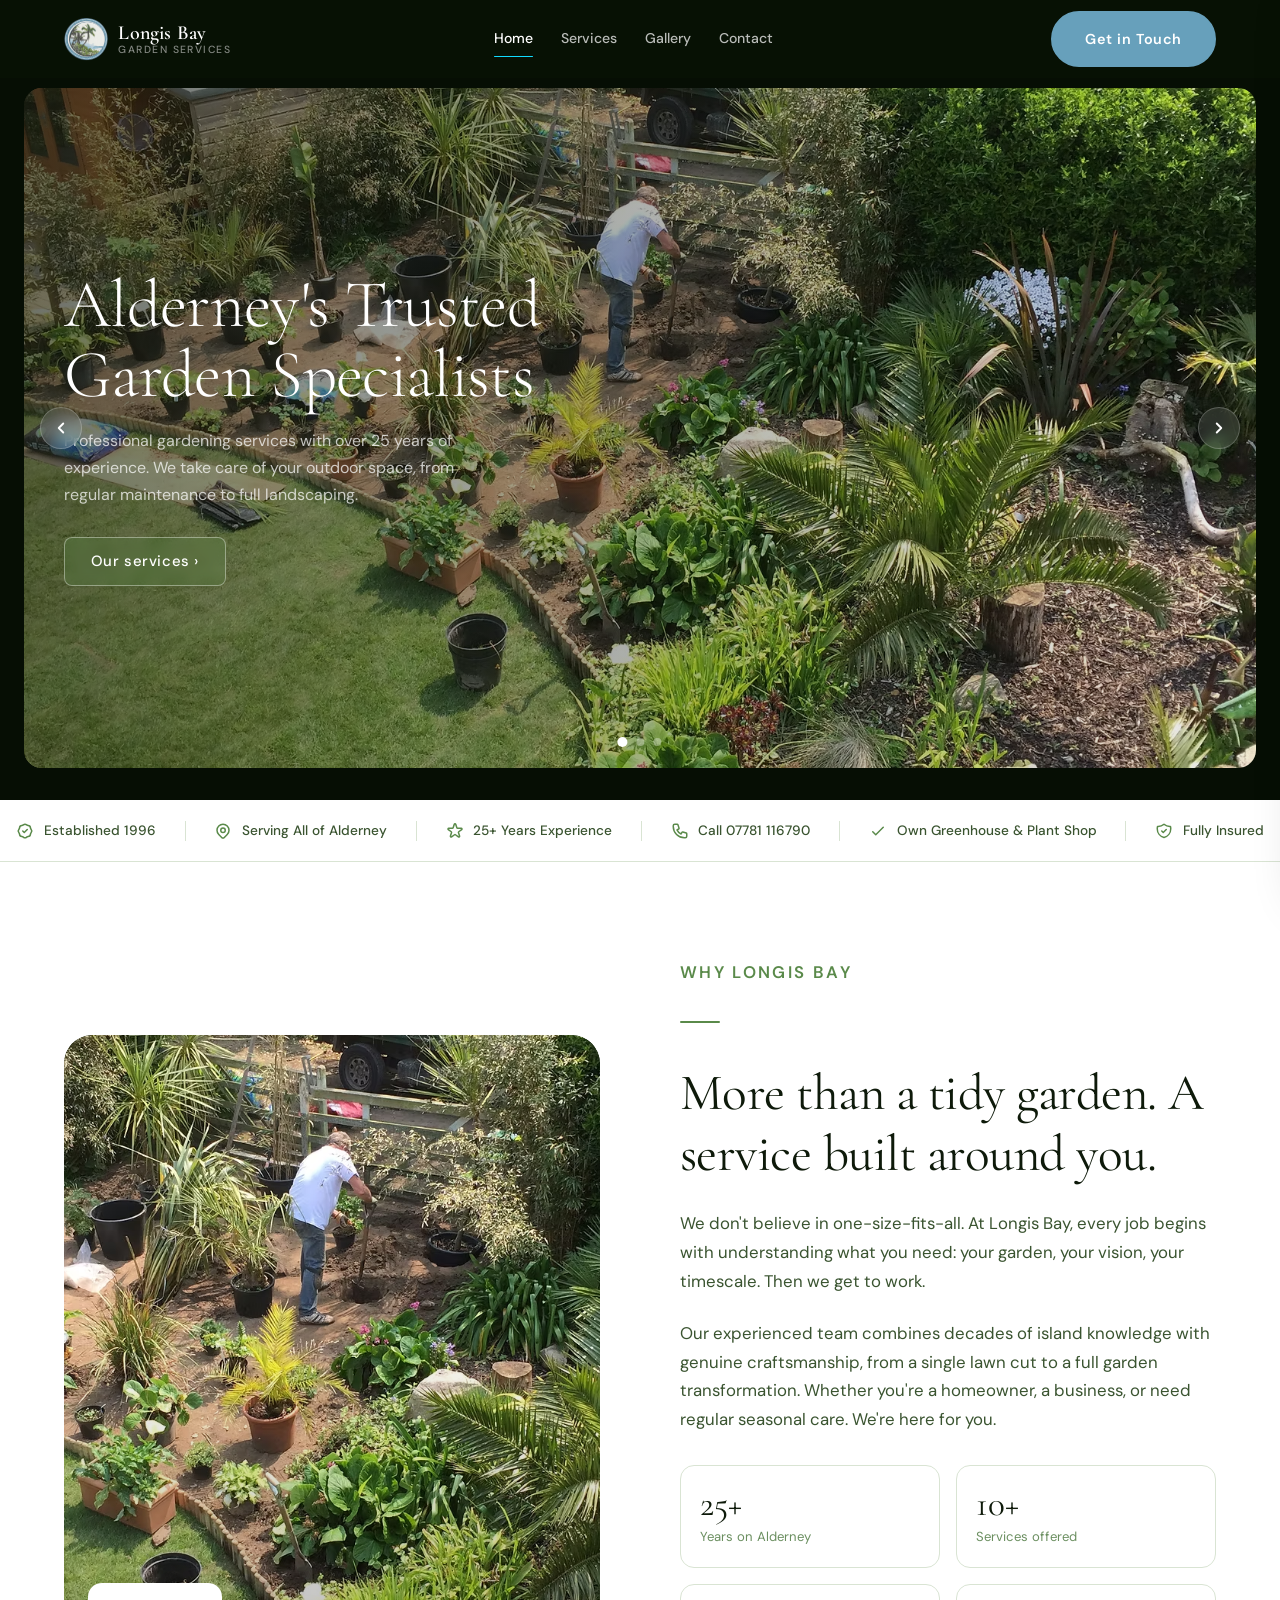
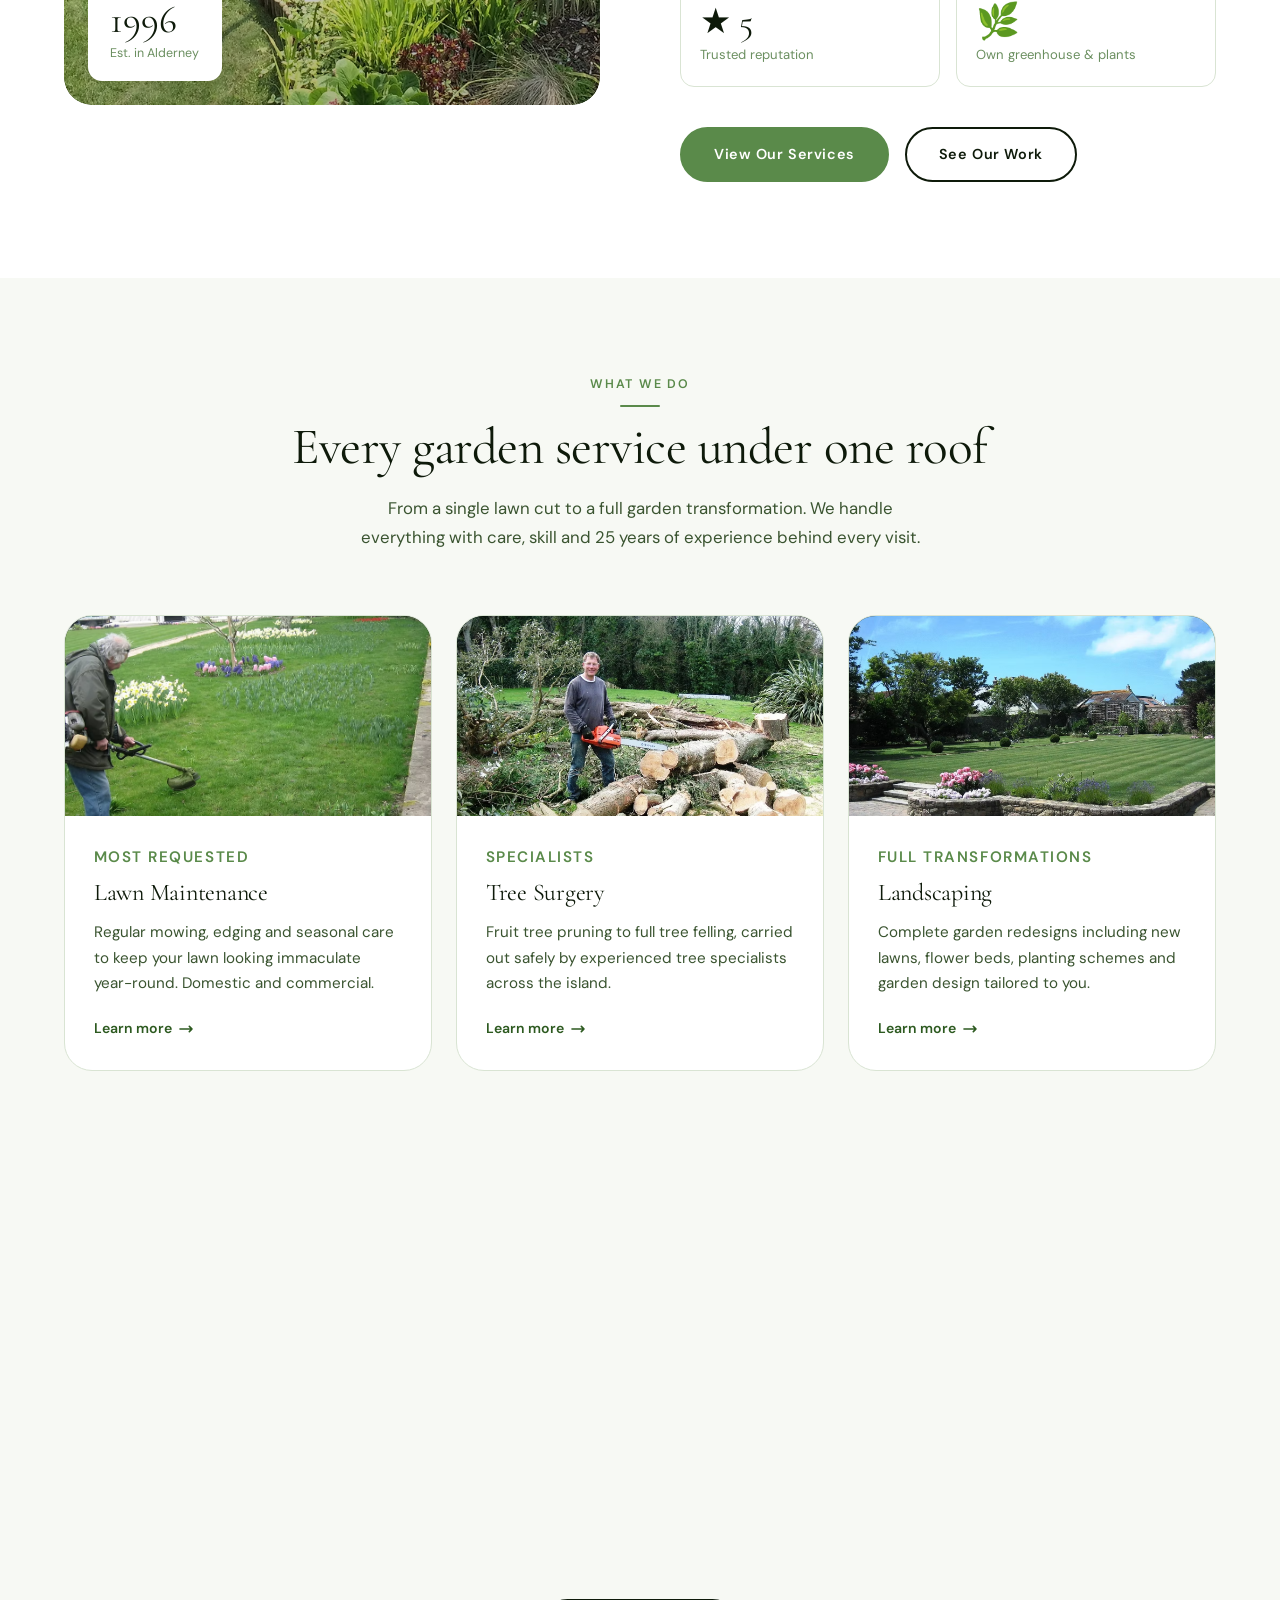
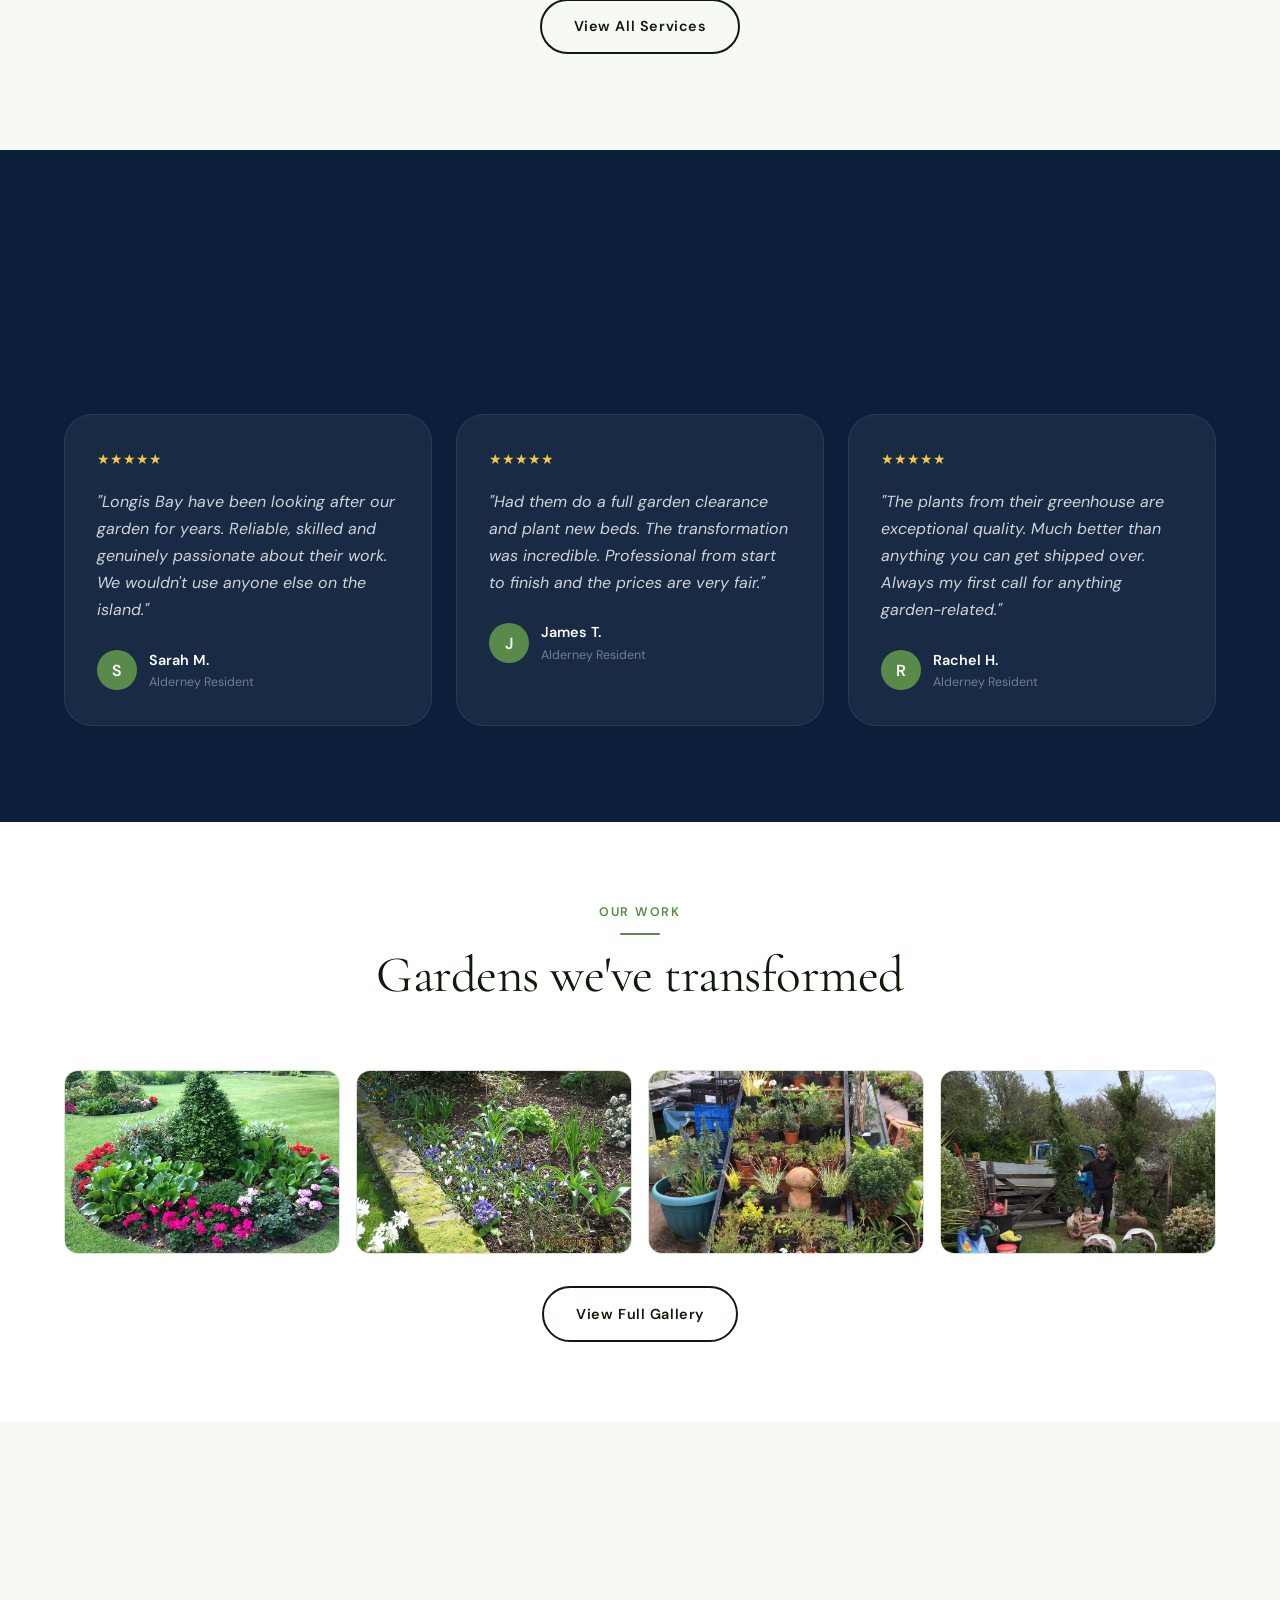
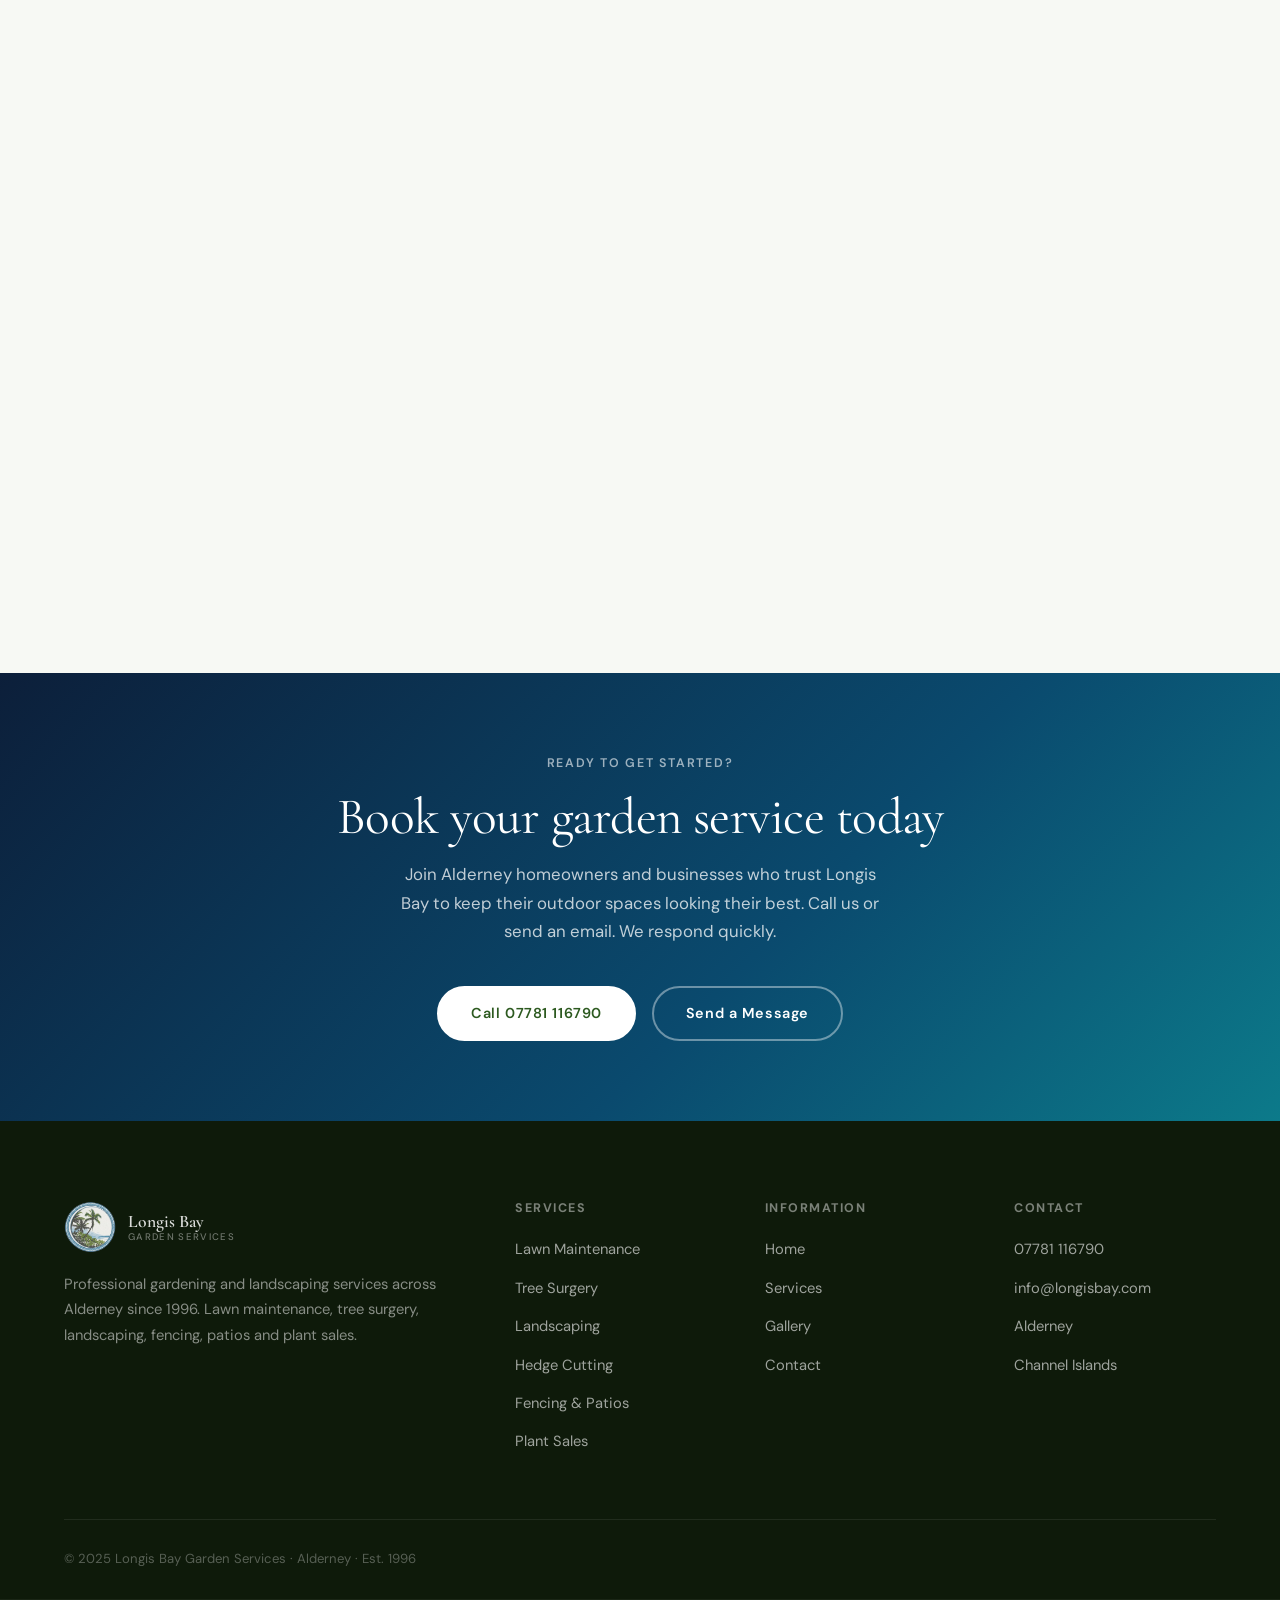
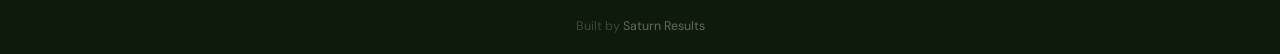
==== commit 47ecfd45: "Add real map, square favicon, garden centre CTA, lighter hero - Favicon recut to 1:1 (64x64 square, " ====
--- a/index.html
+++ b/index.html
@@ -373,6 +373,30 @@
   </div>
 </section>
 
+<!-- GARDEN CENTRE LOCATION -->
+<section class="bg-ivory" style="padding:5rem 0;">
+  <div class="container">
+    <div class="section-header fade-up">
+      <p class="eyebrow">Garden Centre</p>
+      <div class="divider"></div>
+      <h2>Come and see our latest plants</h2>
+      <p>Walk-ins are always welcome. Visit us at Fraggle Rock, La Trigale to browse our huge range of plants, compost and garden supplies. Come and see what's in season.</p>
+    </div>
+    <div class="map-embed-wrap fade-up">
+      <iframe
+        src="https://www.openstreetmap.org/export/embed.html?bbox=-2.2304%2C49.7068%2C-2.1904%2C49.7168&layer=mapnik&marker=49.71185%2C-2.21042"
+        title="Garden Centre location — Fraggle Rock, La Trigale, Alderney"
+        loading="lazy"
+        allowfullscreen>
+      </iframe>
+      <div class="map-embed-pill">
+        <svg width="14" height="14" viewBox="0 0 24 24" fill="none" stroke="currentColor" stroke-width="2"><path d="M17.657 16.657L13.414 20.9a2 2 0 01-2.827 0l-4.244-4.243a8 8 0 1111.314 0z" stroke-linecap="round" stroke-linejoin="round"/><circle cx="12" cy="11" r="3" stroke-linecap="round" stroke-linejoin="round"/></svg>
+        Fraggle Rock, La Trigale · Walk-ins welcome
+      </div>
+    </div>
+  </div>
+</section>
+
 <!-- CTA BAND -->
 <div class="cta-band">
   <div class="container">
--- a/style.css
+++ b/style.css
@@ -361,9 +361,9 @@
   position: absolute; inset: 0;
   background: linear-gradient(
     to right,
-    rgba(6, 14, 4, 0.80) 0%,
-    rgba(6, 14, 4, 0.48) 55%,
-    rgba(6, 14, 4, 0.18) 100%
+    rgba(6, 14, 4, 0.58) 0%,
+    rgba(6, 14, 4, 0.30) 55%,
+    rgba(6, 14, 4, 0.06) 100%
   );
 }
 .hero-slide__content {
@@ -913,6 +913,32 @@
 .vacancy-contact { font-weight: 500; color: var(--charcoal); text-align: center; }
 .vacancy-ctas {
   display: flex; gap: 1rem; justify-content: center; flex-wrap: wrap; margin-top: 1.5rem;
+}
+
+/* Map embed */
+.map-embed-wrap {
+  position: relative;
+  border-radius: var(--radius-lg);
+  overflow: hidden;
+  border: 1px solid var(--sand);
+  box-shadow: var(--shadow-md);
+  margin-top: 2.5rem;
+}
+.map-embed-wrap iframe {
+  width: 100%; height: 420px; display: block; border: none;
+}
+.map-embed-pill {
+  position: absolute; bottom: 1.2rem; left: 1.2rem;
+  background: var(--white); border-radius: 100px;
+  padding: 0.6rem 1.1rem;
+  box-shadow: var(--shadow-md);
+  display: flex; align-items: center; gap: 0.5rem;
+  font-size: 0.85rem; font-weight: 600; color: var(--charcoal);
+  pointer-events: none;
+}
+.map-embed-pill svg { color: var(--sage); flex-shrink: 0; }
+@media (max-width: 768px) {
+  .map-embed-wrap iframe { height: 300px; }
 }
 
 /* Garden Centre grid */
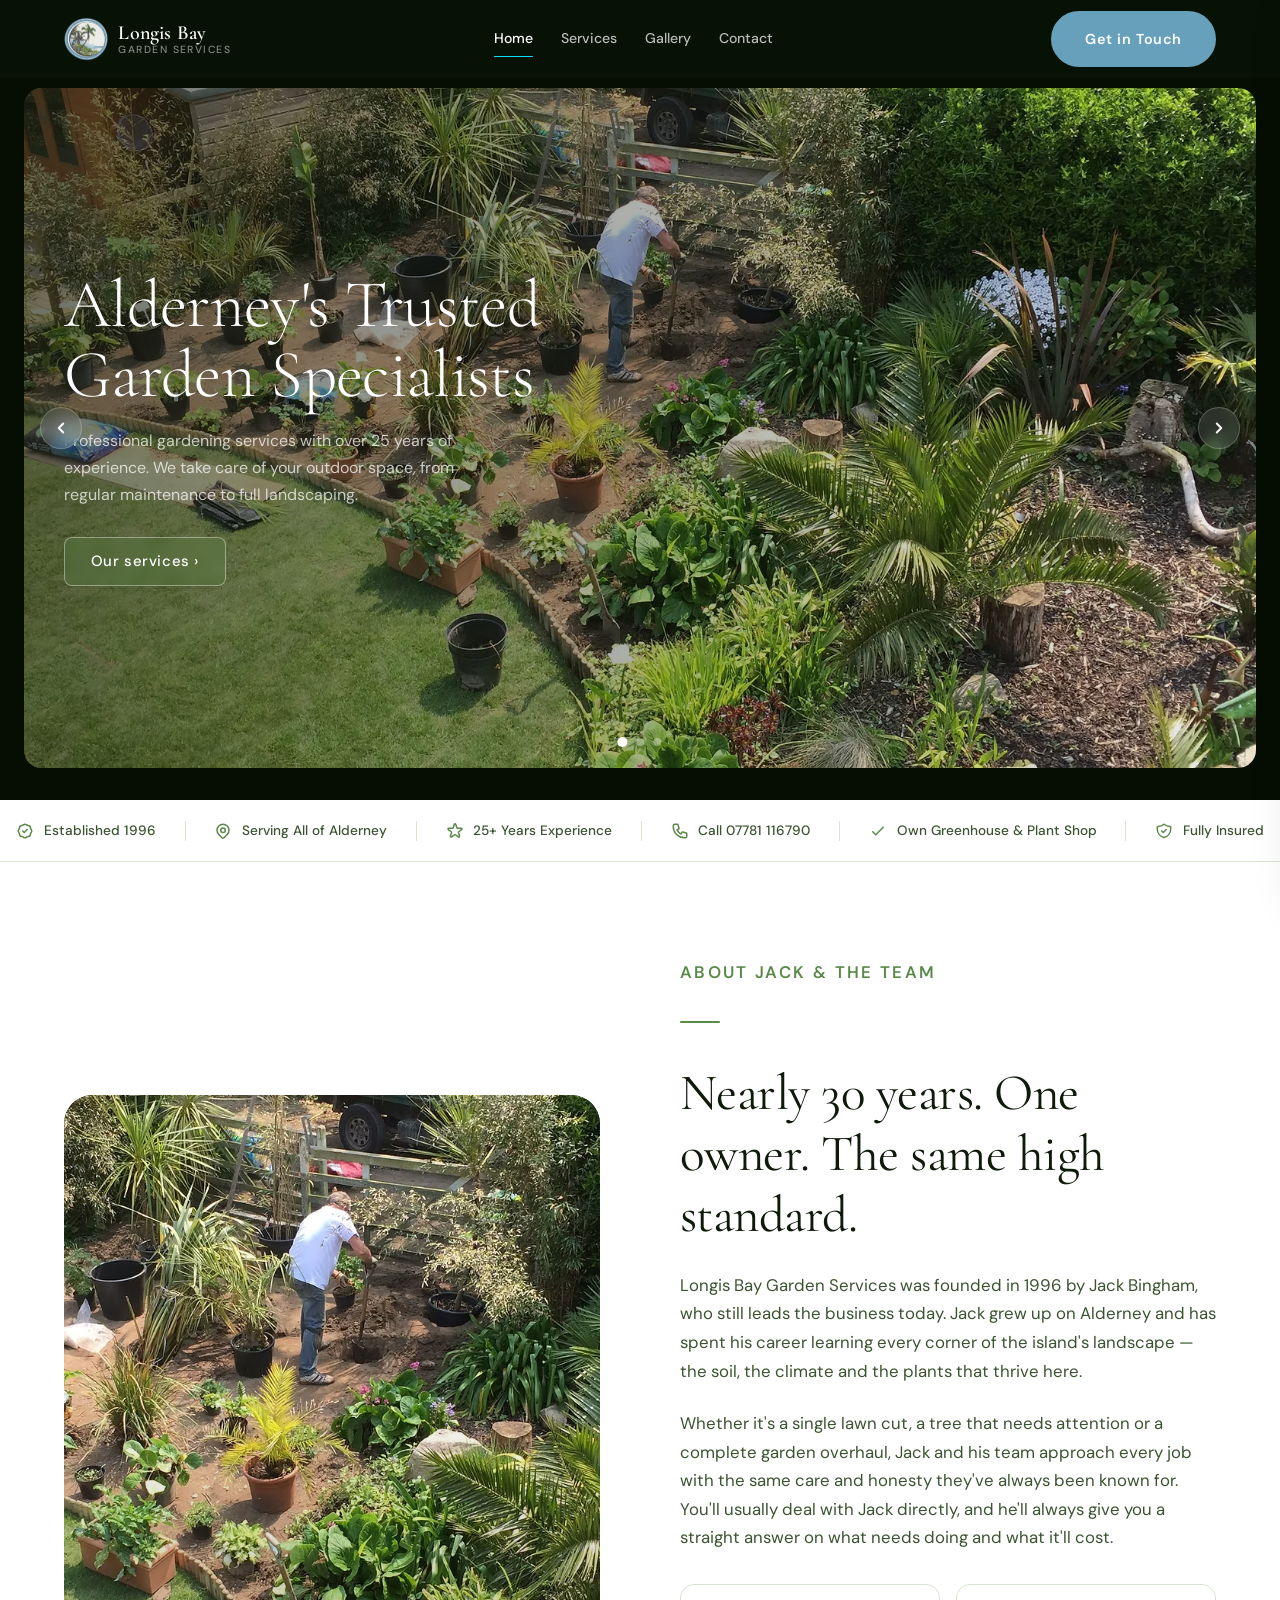
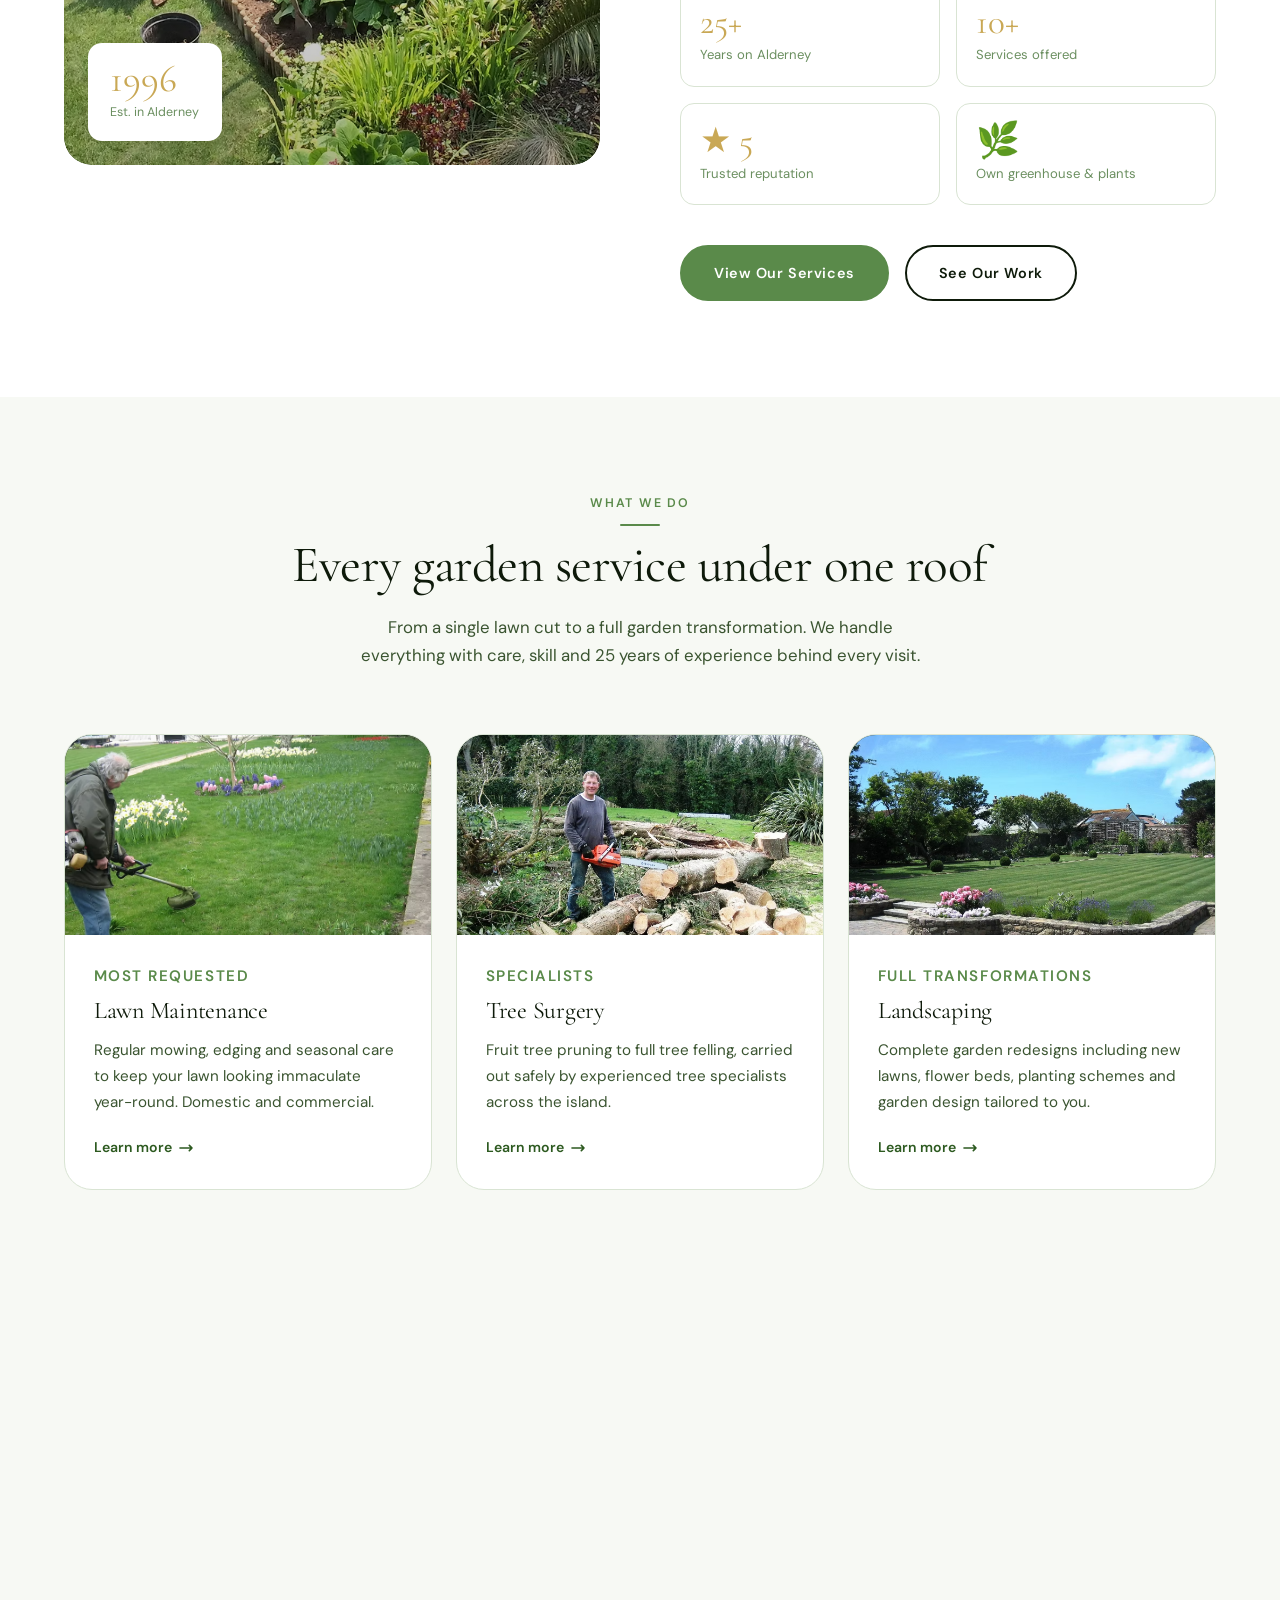
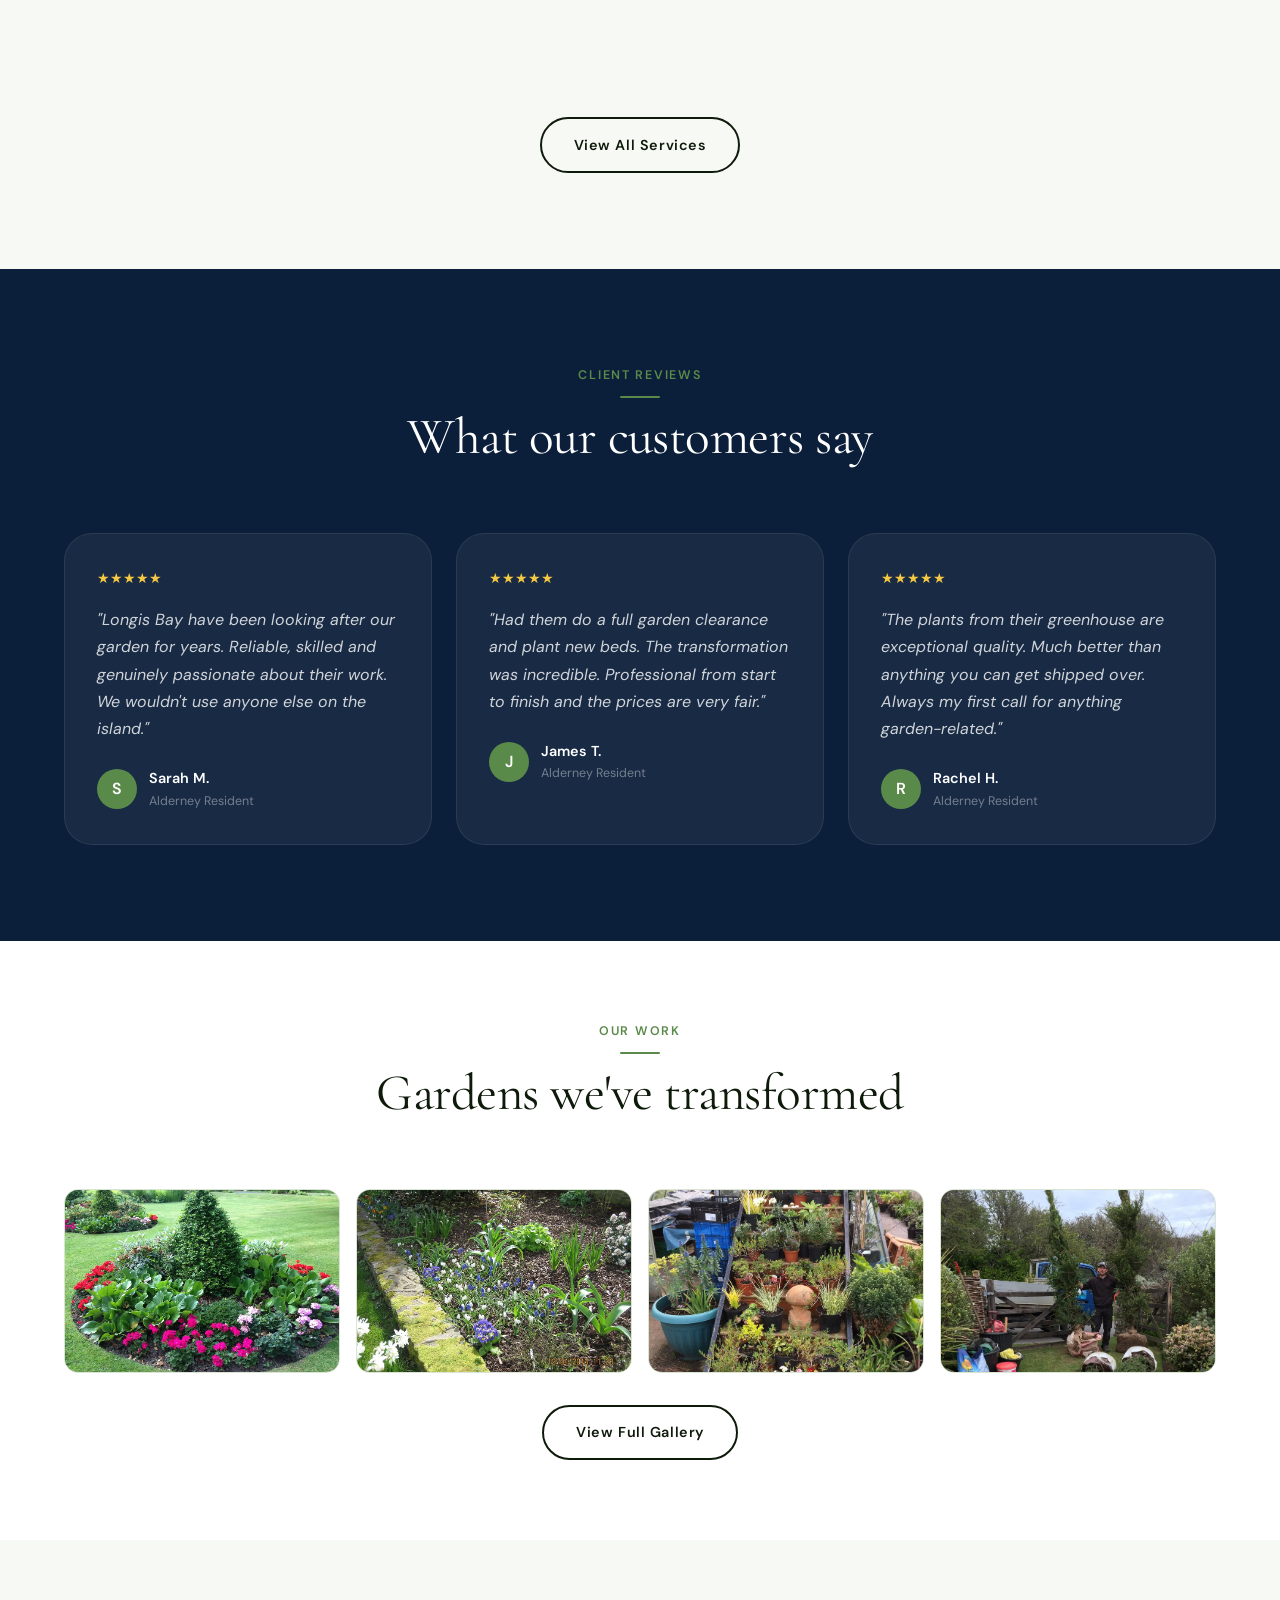
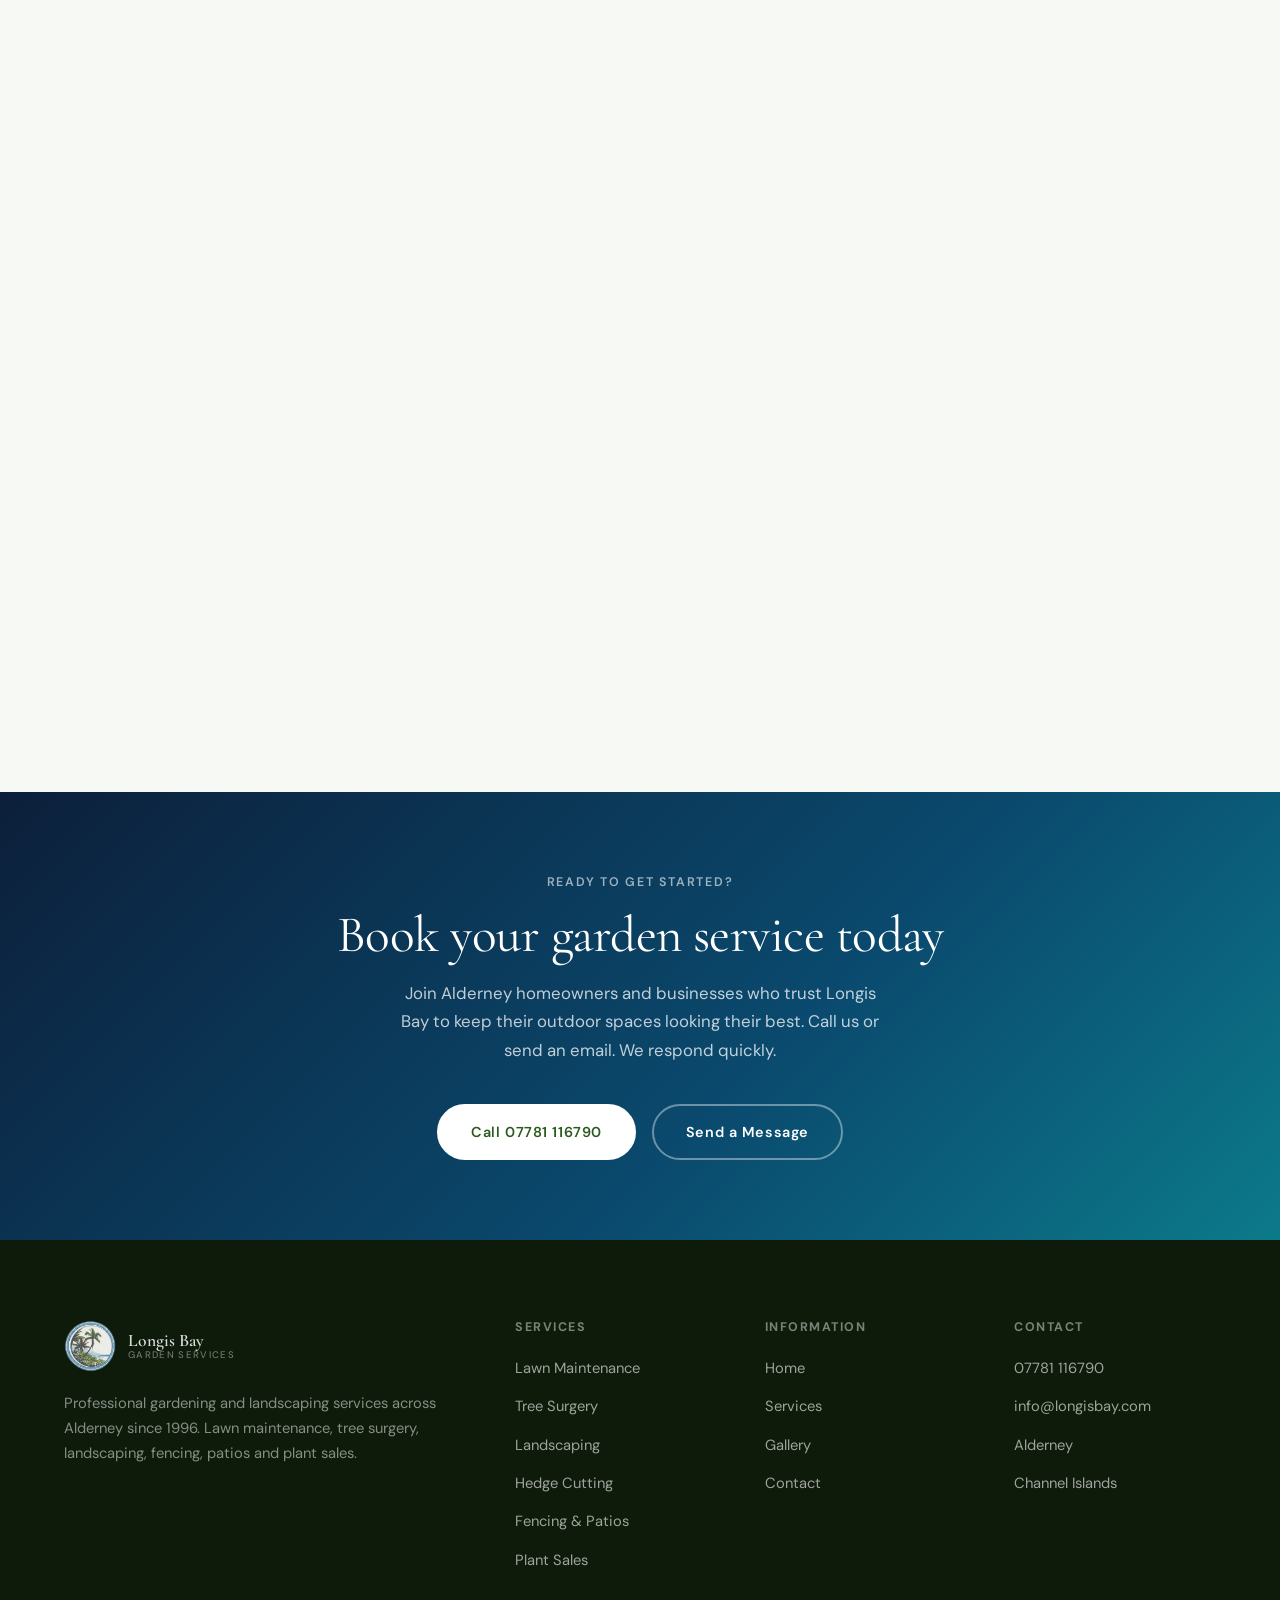
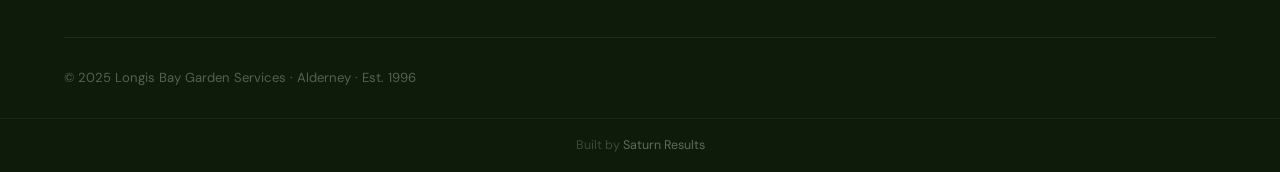
==== commit b03da307: "SEO pass, clean URLs, Jack Bingham copy, mobile map fix Clean URLs: - Move services/gallery/contact " ====
--- a/index.html
+++ b/index.html
@@ -3,9 +3,50 @@
 <head>
   <meta charset="UTF-8" />
   <meta name="viewport" content="width=device-width, initial-scale=1.0" />
-  <title>Longis Bay Garden Services · Alderney</title>
-  <meta name="description" content="Professional gardening services in Alderney. Established 1996. Lawn maintenance, landscaping, tree surgery, fencing, patios and plant sales." />
-  <link rel="icon" type="image/png" sizes="32x32" href="favicon.png" />
+  <title>Longis Bay Garden Services · Alderney's Garden Specialists Since 1996</title>
+  <meta name="description" content="Alderney's trusted garden specialists since 1996. Lawn care, landscaping, tree surgery, hedge cutting, fencing and plant sales. Founded by Jack Bingham. Call 07781 116790." />
+  <meta name="keywords" content="garden services Alderney, landscaping Alderney, lawn care Alderney, tree surgery Alderney, hedge cutting, fencing, plant sales, garden centre Alderney" />
+  <meta name="author" content="Jack Bingham, Longis Bay Garden Services" />
+  <link rel="canonical" href="https://saturnresults.github.io/longis-bay/" />
+  <!-- Open Graph -->
+  <meta property="og:type" content="website" />
+  <meta property="og:url" content="https://saturnresults.github.io/longis-bay/" />
+  <meta property="og:site_name" content="Longis Bay Garden Services" />
+  <meta property="og:title" content="Longis Bay Garden Services · Alderney's Garden Specialists Since 1996" />
+  <meta property="og:description" content="Alderney's trusted garden specialists since 1996. Lawn care, landscaping, tree surgery and plant sales from our island garden centre." />
+  <meta property="og:image" content="https://saturnresults.github.io/longis-bay/images/main.avif" />
+  <!-- Schema -->
+  <script type="application/ld+json">
+  {
+    "@context": "https://schema.org",
+    "@type": "LocalBusiness",
+    "name": "Longis Bay Garden Services",
+    "description": "Professional gardening, landscaping and tree surgery across Alderney since 1996.",
+    "founder": { "@type": "Person", "name": "Jack Bingham" },
+    "foundingDate": "1996",
+    "telephone": "+447781116790",
+    "email": "info@longisbay.com",
+    "address": { "@type": "PostalAddress", "addressLocality": "Alderney", "addressRegion": "Channel Islands", "addressCountry": "GB" },
+    "geo": { "@type": "GeoCoordinates", "latitude": "49.71185", "longitude": "-2.21042" },
+    "url": "https://saturnresults.github.io/longis-bay/",
+    "image": "https://saturnresults.github.io/longis-bay/images/main.avif",
+    "priceRange": "££",
+    "areaServed": { "@type": "AdministrativeArea", "name": "Alderney, Channel Islands" },
+    "hasOfferCatalog": {
+      "@type": "OfferCatalog",
+      "name": "Garden Services",
+      "itemListElement": [
+        { "@type": "Offer", "itemOffered": { "@type": "Service", "name": "Lawn Maintenance" } },
+        { "@type": "Offer", "itemOffered": { "@type": "Service", "name": "Tree Surgery" } },
+        { "@type": "Offer", "itemOffered": { "@type": "Service", "name": "Landscaping" } },
+        { "@type": "Offer", "itemOffered": { "@type": "Service", "name": "Hedge Cutting" } },
+        { "@type": "Offer", "itemOffered": { "@type": "Service", "name": "Fencing and Patios" } },
+        { "@type": "Offer", "itemOffered": { "@type": "Service", "name": "Plant Sales" } }
+      ]
+    }
+  }
+  </script>
+  <link rel="icon" type="image/png" sizes="64x64" href="favicon.png" />
   <link rel="apple-touch-icon" href="favicon.png" />
   <link rel="preconnect" href="https://fonts.googleapis.com" />
   <link rel="preconnect" href="https://fonts.gstatic.com" crossorigin />
@@ -18,17 +59,17 @@
 <nav class="nav" id="nav">
   <div class="container">
     <div class="nav__inner">
-      <a href="index.html" class="nav__logo">
+      <a href="./" class="nav__logo">
         <img src="images/logo-nobg.png" alt="Longis Bay Garden Services" class="nav__logo-img">
         <span class="nav__logo-text">Longis Bay<span class="nav__logo-sub">Garden Services</span></span>
       </a>
       <div class="nav__links">
-        <a href="index.html" class="active">Home</a>
-        <a href="services.html">Services</a>
-        <a href="gallery.html">Gallery</a>
-        <a href="contact.html">Contact</a>
-      </div>
-      <a href="contact.html" class="btn btn-primary nav__cta">Get in Touch</a>
+        <a href="./" class="active">Home</a>
+        <a href="services/">Services</a>
+        <a href="gallery/">Gallery</a>
+        <a href="contact/">Contact</a>
+      </div>
+      <a href="contact/" class="btn btn-primary nav__cta">Get in Touch</a>
       <button class="nav__hamburger" id="hamburger" aria-label="Open menu">
         <span></span><span></span><span></span>
       </button>
@@ -51,10 +92,10 @@
     </button>
   </div>
   <div class="nav__mobile-body">
-    <a href="index.html" class="nav__mobile-link">Home</a>
-    <a href="services.html" class="nav__mobile-link">Services</a>
-    <a href="gallery.html" class="nav__mobile-link">Gallery</a>
-    <a href="contact.html" class="nav__mobile-link">Contact</a>
+    <a href="./" class="nav__mobile-link">Home</a>
+    <a href="services/" class="nav__mobile-link">Services</a>
+    <a href="gallery/" class="nav__mobile-link">Gallery</a>
+    <a href="contact/" class="nav__mobile-link">Contact</a>
   </div>
   <div class="nav__mobile-footer">
     <a href="tel:07781116790" class="nav__mobile-wa-full">
@@ -75,7 +116,7 @@
       <div class="hero-slide__content">
         <h1>Alderney's Trusted<br/>Garden Specialists</h1>
         <p class="hero-slide__sub">Professional gardening services with over 25 years of experience. We take care of your outdoor space, from regular maintenance to full landscaping.</p>
-        <a href="services.html" class="btn btn-slide">Our services &rsaquo;</a>
+        <a href="services/" class="btn btn-slide">Our services &rsaquo;</a>
       </div>
     </div>
 
@@ -85,7 +126,7 @@
       <div class="hero-slide__content">
         <h1>Tree Surgery &amp;<br/>Expert Tree Care</h1>
         <p class="hero-slide__sub">From fruit tree pruning to full tree felling, carried out safely and professionally by experienced specialists across Alderney.</p>
-        <a href="services.html" class="btn btn-slide">Find out more &rsaquo;</a>
+        <a href="services/" class="btn btn-slide">Find out more &rsaquo;</a>
       </div>
     </div>
 
@@ -95,7 +136,7 @@
       <div class="hero-slide__content">
         <h1>Landscaping &amp;<br/>Garden Design</h1>
         <p class="hero-slide__sub">Complete garden transformations including new lawns, flower beds, planting schemes, fencing and patios. Built to last and made to impress.</p>
-        <a href="contact.html" class="btn btn-slide">Get a quote &rsaquo;</a>
+        <a href="contact/" class="btn btn-slide">Get a quote &rsaquo;</a>
       </div>
     </div>
 
@@ -155,11 +196,11 @@
         </div>
       </div>
       <div class="intro-split__text fade-up">
-        <p class="eyebrow">Why Longis Bay</p>
+        <p class="eyebrow">About Jack &amp; the Team</p>
         <div class="divider"></div>
-        <h2>More than a tidy garden. A service built around you.</h2>
-        <p>We don't believe in one-size-fits-all. At Longis Bay, every job begins with understanding what you need: your garden, your vision, your timescale. Then we get to work.</p>
-        <p>Our experienced team combines decades of island knowledge with genuine craftsmanship, from a single lawn cut to a full garden transformation. Whether you're a homeowner, a business, or need regular seasonal care. We're here for you.</p>
+        <h2>Nearly 30 years. One owner. The same high standard.</h2>
+        <p>Longis Bay Garden Services was founded in 1996 by Jack Bingham, who still leads the business today. Jack grew up on Alderney and has spent his career learning every corner of the island's landscape — the soil, the climate and the plants that thrive here.</p>
+        <p>Whether it's a single lawn cut, a tree that needs attention or a complete garden overhaul, Jack and his team approach every job with the same care and honesty they've always been known for. You'll usually deal with Jack directly, and he'll always give you a straight answer on what needs doing and what it'll cost.</p>
         <div class="intro-split__stats">
           <div class="stat-box">
             <div class="stat-box__num">25+</div>
@@ -179,8 +220,8 @@
           </div>
         </div>
         <div style="display:flex;gap:1rem;flex-wrap:wrap;margin-top:1rem;">
-          <a href="services.html" class="btn btn-primary">View Our Services</a>
-          <a href="gallery.html" class="btn btn-outline">See Our Work</a>
+          <a href="services/" class="btn btn-primary">View Our Services</a>
+          <a href="gallery/" class="btn btn-outline">See Our Work</a>
         </div>
       </div>
     </div>
@@ -206,7 +247,7 @@
           <p class="treatment-card__tag">Most Requested</p>
           <h3>Lawn Maintenance</h3>
           <p>Regular mowing, edging and seasonal care to keep your lawn looking immaculate year-round. Domestic and commercial.</p>
-          <a href="services.html#lawn" class="treatment-card__link">
+          <a href="services/#lawn" class="treatment-card__link">
             Learn more
             <svg width="16" height="16" fill="none" viewBox="0 0 24 24" stroke="currentColor" stroke-width="2.5"><path stroke-linecap="round" stroke-linejoin="round" d="M17 8l4 4m0 0l-4 4m4-4H3"/></svg>
           </a>
@@ -221,7 +262,7 @@
           <p class="treatment-card__tag">Specialists</p>
           <h3>Tree Surgery</h3>
           <p>Fruit tree pruning to full tree felling, carried out safely by experienced tree specialists across the island.</p>
-          <a href="services.html#tree-surgery" class="treatment-card__link">
+          <a href="services/#tree-surgery" class="treatment-card__link">
             Learn more
             <svg width="16" height="16" fill="none" viewBox="0 0 24 24" stroke="currentColor" stroke-width="2.5"><path stroke-linecap="round" stroke-linejoin="round" d="M17 8l4 4m0 0l-4 4m4-4H3"/></svg>
           </a>
@@ -236,7 +277,7 @@
           <p class="treatment-card__tag">Full Transformations</p>
           <h3>Landscaping</h3>
           <p>Complete garden redesigns including new lawns, flower beds, planting schemes and garden design tailored to you.</p>
-          <a href="services.html#landscaping" class="treatment-card__link">
+          <a href="services/#landscaping" class="treatment-card__link">
             Learn more
             <svg width="16" height="16" fill="none" viewBox="0 0 24 24" stroke="currentColor" stroke-width="2.5"><path stroke-linecap="round" stroke-linejoin="round" d="M17 8l4 4m0 0l-4 4m4-4H3"/></svg>
           </a>
@@ -251,7 +292,7 @@
           <p class="treatment-card__tag">Precision Work</p>
           <h3>Hedge Cutting</h3>
           <p>Neat, well-maintained hedges that define your property. All hedge types, all sizes, trimmed to perfection.</p>
-          <a href="services.html#hedge-cutting" class="treatment-card__link">
+          <a href="services/#hedge-cutting" class="treatment-card__link">
             Learn more
             <svg width="16" height="16" fill="none" viewBox="0 0 24 24" stroke="currentColor" stroke-width="2.5"><path stroke-linecap="round" stroke-linejoin="round" d="M17 8l4 4m0 0l-4 4m4-4H3"/></svg>
           </a>
@@ -266,7 +307,7 @@
           <p class="treatment-card__tag">Hard Landscaping</p>
           <h3>Fencing &amp; Patios</h3>
           <p>Quality fencing installation and patio construction, built to last in Alderney's coastal conditions.</p>
-          <a href="services.html#fencing" class="treatment-card__link">
+          <a href="services/#fencing" class="treatment-card__link">
             Learn more
             <svg width="16" height="16" fill="none" viewBox="0 0 24 24" stroke="currentColor" stroke-width="2.5"><path stroke-linecap="round" stroke-linejoin="round" d="M17 8l4 4m0 0l-4 4m4-4H3"/></svg>
           </a>
@@ -281,7 +322,7 @@
           <p class="treatment-card__tag">Own Greenhouse</p>
           <h3>Plant Sales</h3>
           <p>Bedding plants, herbs, perennials, fruit trees, hedging and cordyline palms, grown in our own greenhouse.</p>
-          <a href="services.html#plant-sales" class="treatment-card__link">
+          <a href="services/#plant-sales" class="treatment-card__link">
             Enquire now
             <svg width="16" height="16" fill="none" viewBox="0 0 24 24" stroke="currentColor" stroke-width="2.5"><path stroke-linecap="round" stroke-linejoin="round" d="M17 8l4 4m0 0l-4 4m4-4H3"/></svg>
           </a>
@@ -290,7 +331,7 @@
 
     </div>
     <div style="text-align:center;margin-top:3rem;">
-      <a href="services.html" class="btn btn-outline">View All Services</a>
+      <a href="services/" class="btn btn-outline">View All Services</a>
     </div>
   </div>
 </section>
@@ -368,7 +409,7 @@
       </div>
     </div>
     <div style="text-align:center;margin-top:2rem;">
-      <a href="gallery.html" class="btn btn-outline">View Full Gallery</a>
+      <a href="gallery/" class="btn btn-outline">View Full Gallery</a>
     </div>
   </div>
 </section>
@@ -382,7 +423,8 @@
       <h2>Come and see our latest plants</h2>
       <p>Walk-ins are always welcome. Visit us at Fraggle Rock, La Trigale to browse our huge range of plants, compost and garden supplies. Come and see what's in season.</p>
     </div>
-    <div class="map-embed-wrap fade-up">
+    <!-- Desktop map -->
+    <div class="map-embed-wrap map-desktop fade-up">
       <iframe
         src="https://www.openstreetmap.org/export/embed.html?bbox=-2.2304%2C49.7068%2C-2.1904%2C49.7168&layer=mapnik&marker=49.71185%2C-2.21042"
         title="Garden Centre location — Fraggle Rock, La Trigale, Alderney"
@@ -394,6 +436,15 @@
         Fraggle Rock, La Trigale · Walk-ins welcome
       </div>
     </div>
+    <!-- Mobile map card -->
+    <div class="map-mobile-card fade-up">
+      <div class="map-mobile-card__pin">
+        <svg width="22" height="22" viewBox="0 0 24 24" fill="none" stroke-width="2"><path d="M17.657 16.657L13.414 20.9a2 2 0 01-2.827 0l-4.244-4.243a8 8 0 1111.314 0z" stroke-linecap="round" stroke-linejoin="round"/><circle cx="12" cy="11" r="3" stroke-linecap="round" stroke-linejoin="round"/></svg>
+      </div>
+      <h3>Garden Centre</h3>
+      <p>Fraggle Rock, La Trigale<br>Alderney, Channel Islands<br><small style="color:var(--sage);font-weight:600;">Walk-ins welcome</small></p>
+      <a href="https://www.google.com/maps?q=49.71185,-2.21042" target="_blank" rel="noopener" class="btn btn-primary">Get Directions →</a>
+    </div>
   </div>
 </section>
 
@@ -405,7 +456,7 @@
     <p>Join Alderney homeowners and businesses who trust Longis Bay to keep their outdoor spaces looking their best. Call us or send an email. We respond quickly.</p>
     <div style="display:flex;gap:1rem;justify-content:center;flex-wrap:wrap;">
       <a href="tel:07781116790" class="btn btn-white">Call 07781 116790</a>
-      <a href="contact.html" class="btn btn-outline" style="color:#fff;border-color:rgba(255,255,255,0.4);">Send a Message</a>
+      <a href="contact/" class="btn btn-outline" style="color:#fff;border-color:rgba(255,255,255,0.4);">Send a Message</a>
     </div>
   </div>
 </div>
@@ -415,7 +466,7 @@
   <div class="container">
     <div class="footer-grid">
       <div class="footer-brand">
-        <a href="index.html" class="footer-logo">
+        <a href="./" class="footer-logo">
           <img src="images/logo-nobg.png" alt="Longis Bay Garden Services" class="footer-logo-img">
           <span class="footer-logo-text">Longis Bay<span class="footer-logo-sub">Garden Services</span></span>
         </a>
@@ -424,21 +475,21 @@
       <div class="footer-col">
         <h5>Services</h5>
         <ul>
-          <li><a href="services.html">Lawn Maintenance</a></li>
-          <li><a href="services.html">Tree Surgery</a></li>
-          <li><a href="services.html">Landscaping</a></li>
-          <li><a href="services.html">Hedge Cutting</a></li>
-          <li><a href="services.html">Fencing &amp; Patios</a></li>
-          <li><a href="services.html">Plant Sales</a></li>
+          <li><a href="services/">Lawn Maintenance</a></li>
+          <li><a href="services/">Tree Surgery</a></li>
+          <li><a href="services/">Landscaping</a></li>
+          <li><a href="services/">Hedge Cutting</a></li>
+          <li><a href="services/">Fencing &amp; Patios</a></li>
+          <li><a href="services/">Plant Sales</a></li>
         </ul>
       </div>
       <div class="footer-col">
         <h5>Information</h5>
         <ul>
-          <li><a href="index.html">Home</a></li>
-          <li><a href="services.html">Services</a></li>
-          <li><a href="gallery.html">Gallery</a></li>
-          <li><a href="contact.html">Contact</a></li>
+          <li><a href="./">Home</a></li>
+          <li><a href="services/">Services</a></li>
+          <li><a href="gallery/">Gallery</a></li>
+          <li><a href="contact/">Contact</a></li>
         </ul>
       </div>
       <div class="footer-col">
--- a/style.css
+++ b/style.css
@@ -18,6 +18,7 @@
   --accent-lt:  #eaf2e6;
   --navy:       #0c1f3a;
   --cyan:       #11dbff;
+  --gold:       #c9a855;
 
   --font-serif: 'Cormorant Garamond', 'Georgia', serif;
   --font-sans:  'DM Sans', 'Helvetica Neue', sans-serif;
@@ -547,7 +548,7 @@
 }
 .intro-split__badge-num {
   font-family: var(--font-serif); font-size: 2.4rem;
-  color: var(--charcoal); line-height: 1;
+  color: var(--gold); line-height: 1;
 }
 .intro-split__badge-label { font-size: 0.78rem; color: var(--light); margin-top: 0.2rem; }
 .intro-split__text { display: flex; flex-direction: column; gap: 1.5rem; }
@@ -563,7 +564,7 @@
 }
 .stat-box__num {
   font-family: var(--font-serif); font-size: 2.2rem;
-  color: var(--charcoal); line-height: 1;
+  color: var(--gold); line-height: 1;
 }
 .stat-box__label { font-size: 0.82rem; color: var(--light); margin-top: 0.3rem; }
 
@@ -778,6 +779,14 @@
   gap: 4rem; align-items: start;
 }
 .contact-methods { display: flex; flex-direction: column; gap: 1rem; margin-top: 2rem; }
+.contact-methods--wide {
+  display: grid;
+  grid-template-columns: repeat(2, 1fr);
+  gap: 1rem;
+}
+@media (max-width: 600px) {
+  .contact-methods--wide { grid-template-columns: 1fr; }
+}
 .contact-method {
   display: flex; align-items: center; gap: 1rem;
   padding: 1.2rem 1.5rem;
@@ -937,8 +946,28 @@
   pointer-events: none;
 }
 .map-embed-pill svg { color: var(--sage); flex-shrink: 0; }
+/* Mobile map — swap iframe for a clean directions card */
+.map-desktop { display: block; }
+.map-mobile-card {
+  display: none;
+  background: var(--ivory);
+  border: 1px solid var(--sand);
+  border-radius: var(--radius-lg);
+  padding: 2.5rem 2rem;
+  text-align: center;
+  margin-top: 2.5rem;
+}
+.map-mobile-card__pin {
+  width: 52px; height: 52px; border-radius: 50%;
+  background: var(--sage); margin: 0 auto 1.2rem;
+  display: flex; align-items: center; justify-content: center;
+}
+.map-mobile-card__pin svg { stroke: #fff; }
+.map-mobile-card h3 { font-size: 1.4rem; margin-bottom: 0.4rem; }
+.map-mobile-card p { font-size: 0.95rem; margin-bottom: 1.75rem; }
 @media (max-width: 768px) {
-  .map-embed-wrap iframe { height: 300px; }
+  .map-desktop { display: none; }
+  .map-mobile-card { display: block; }
 }
 
 /* Garden Centre grid */
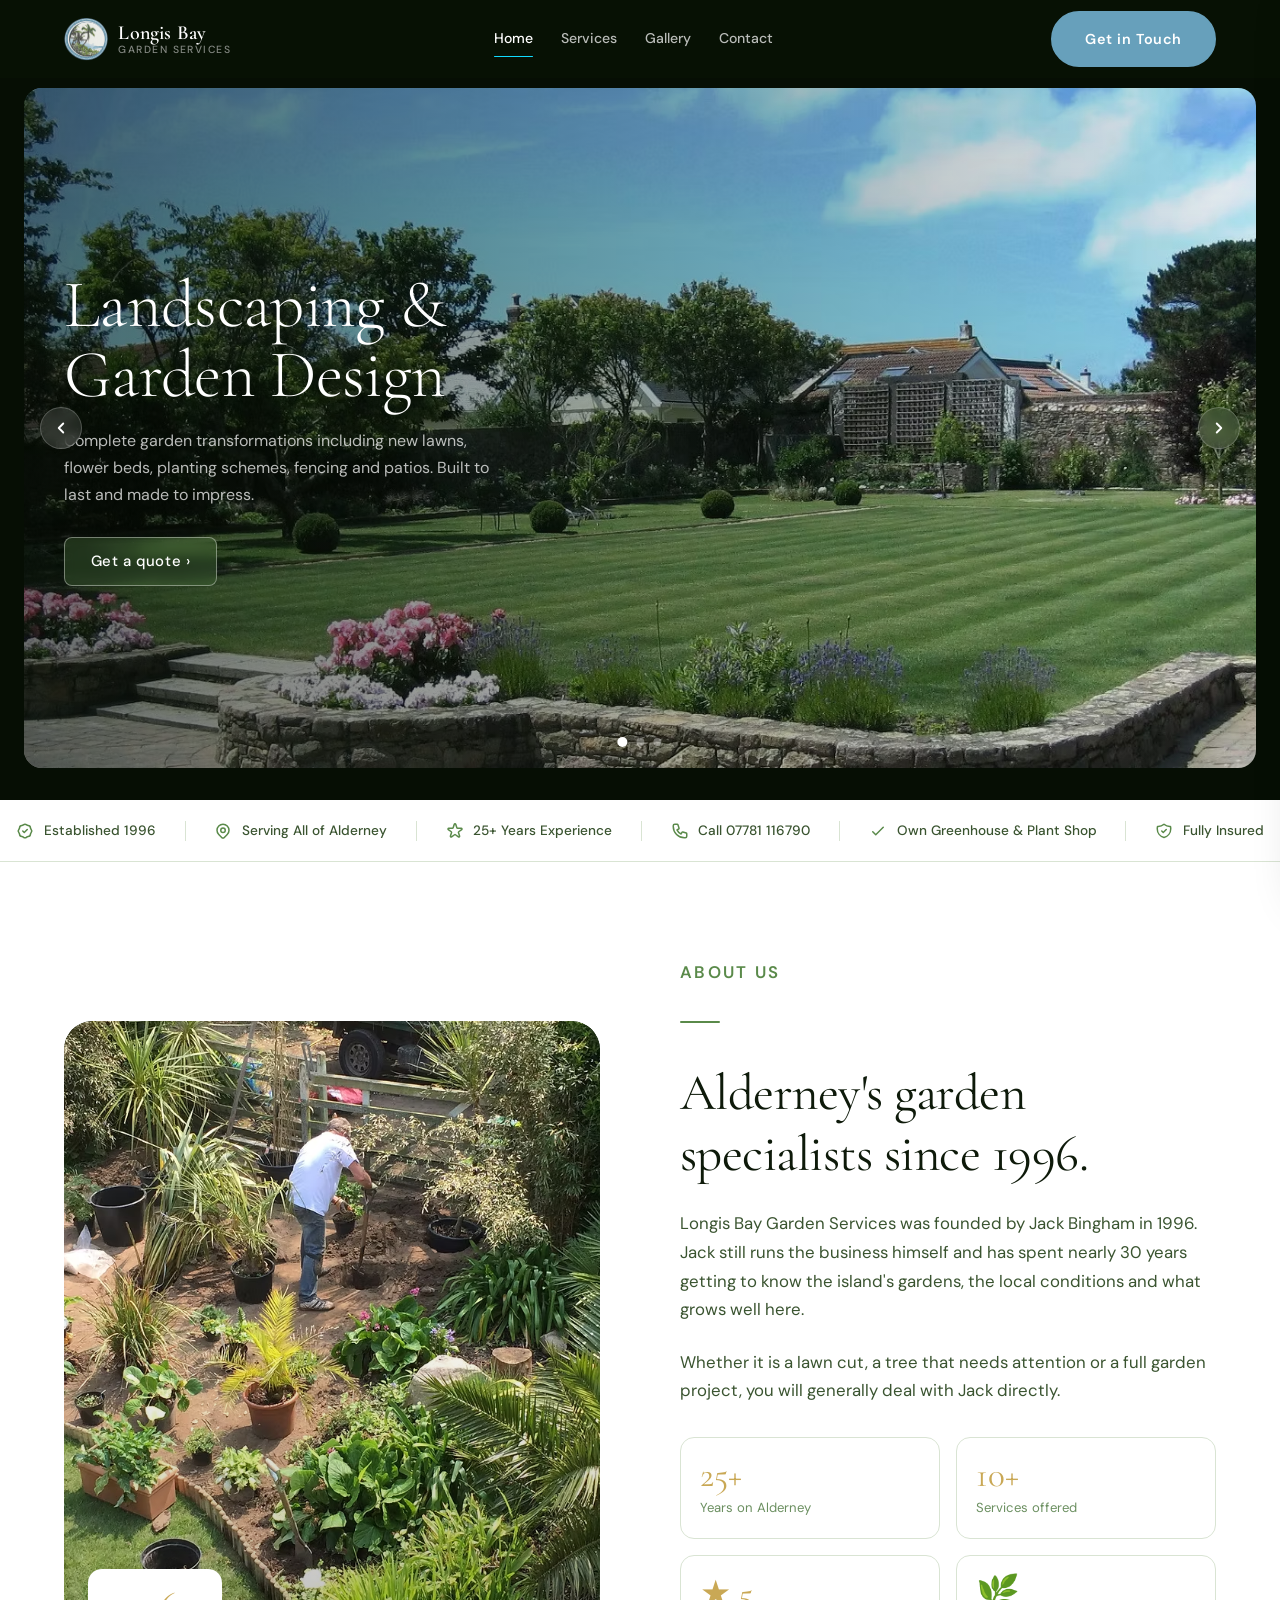
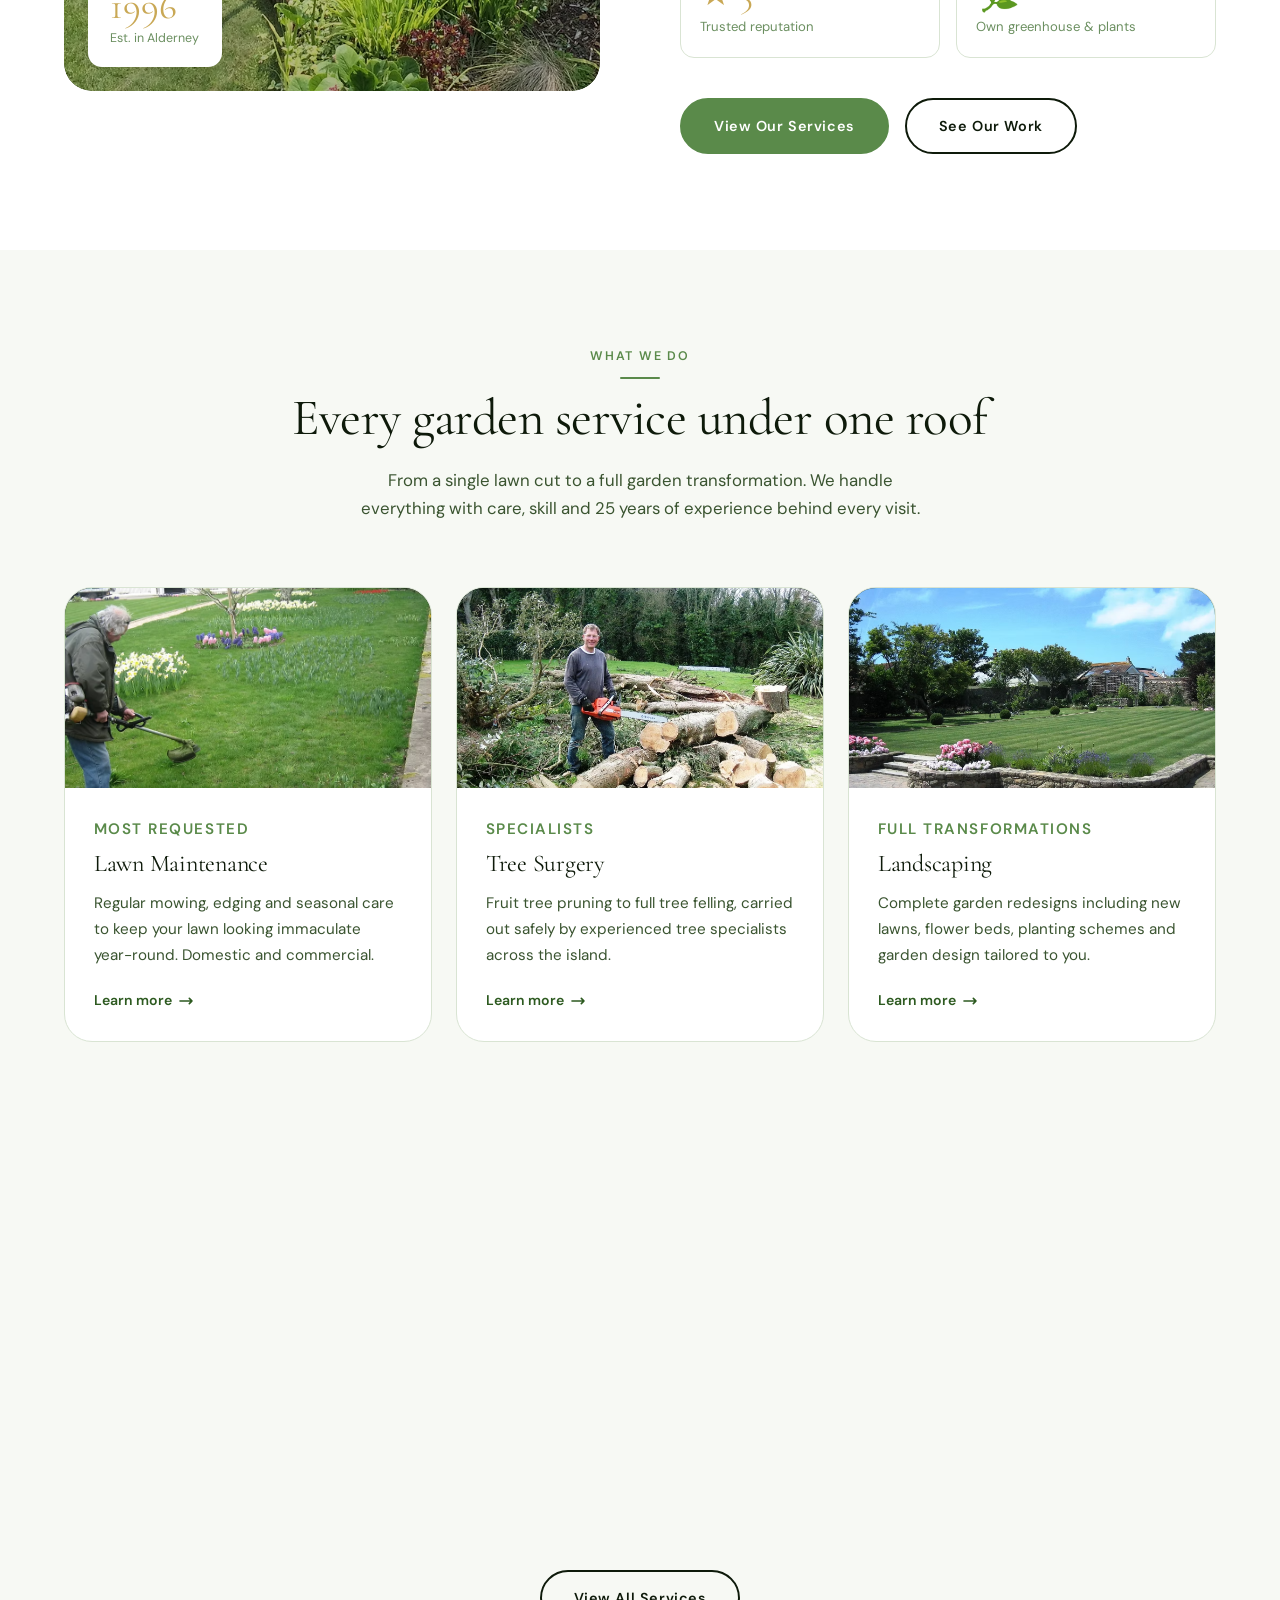
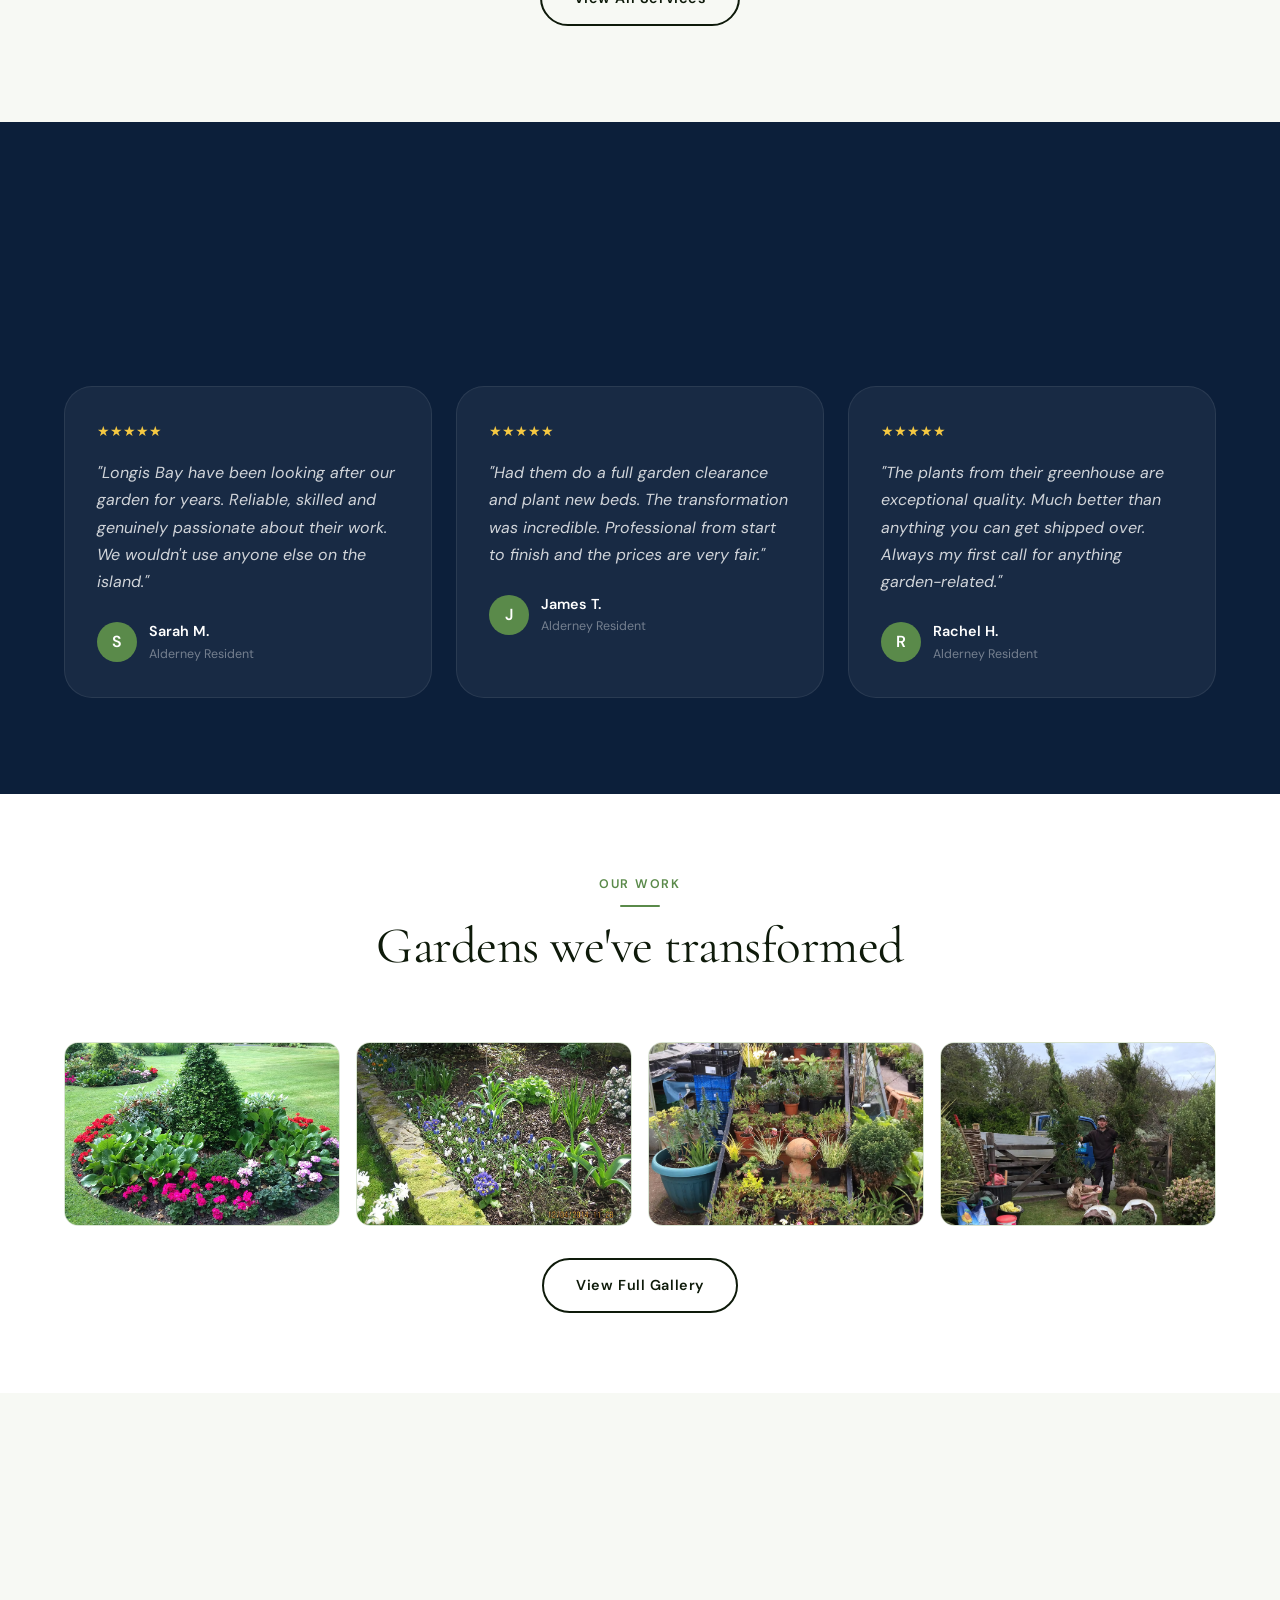
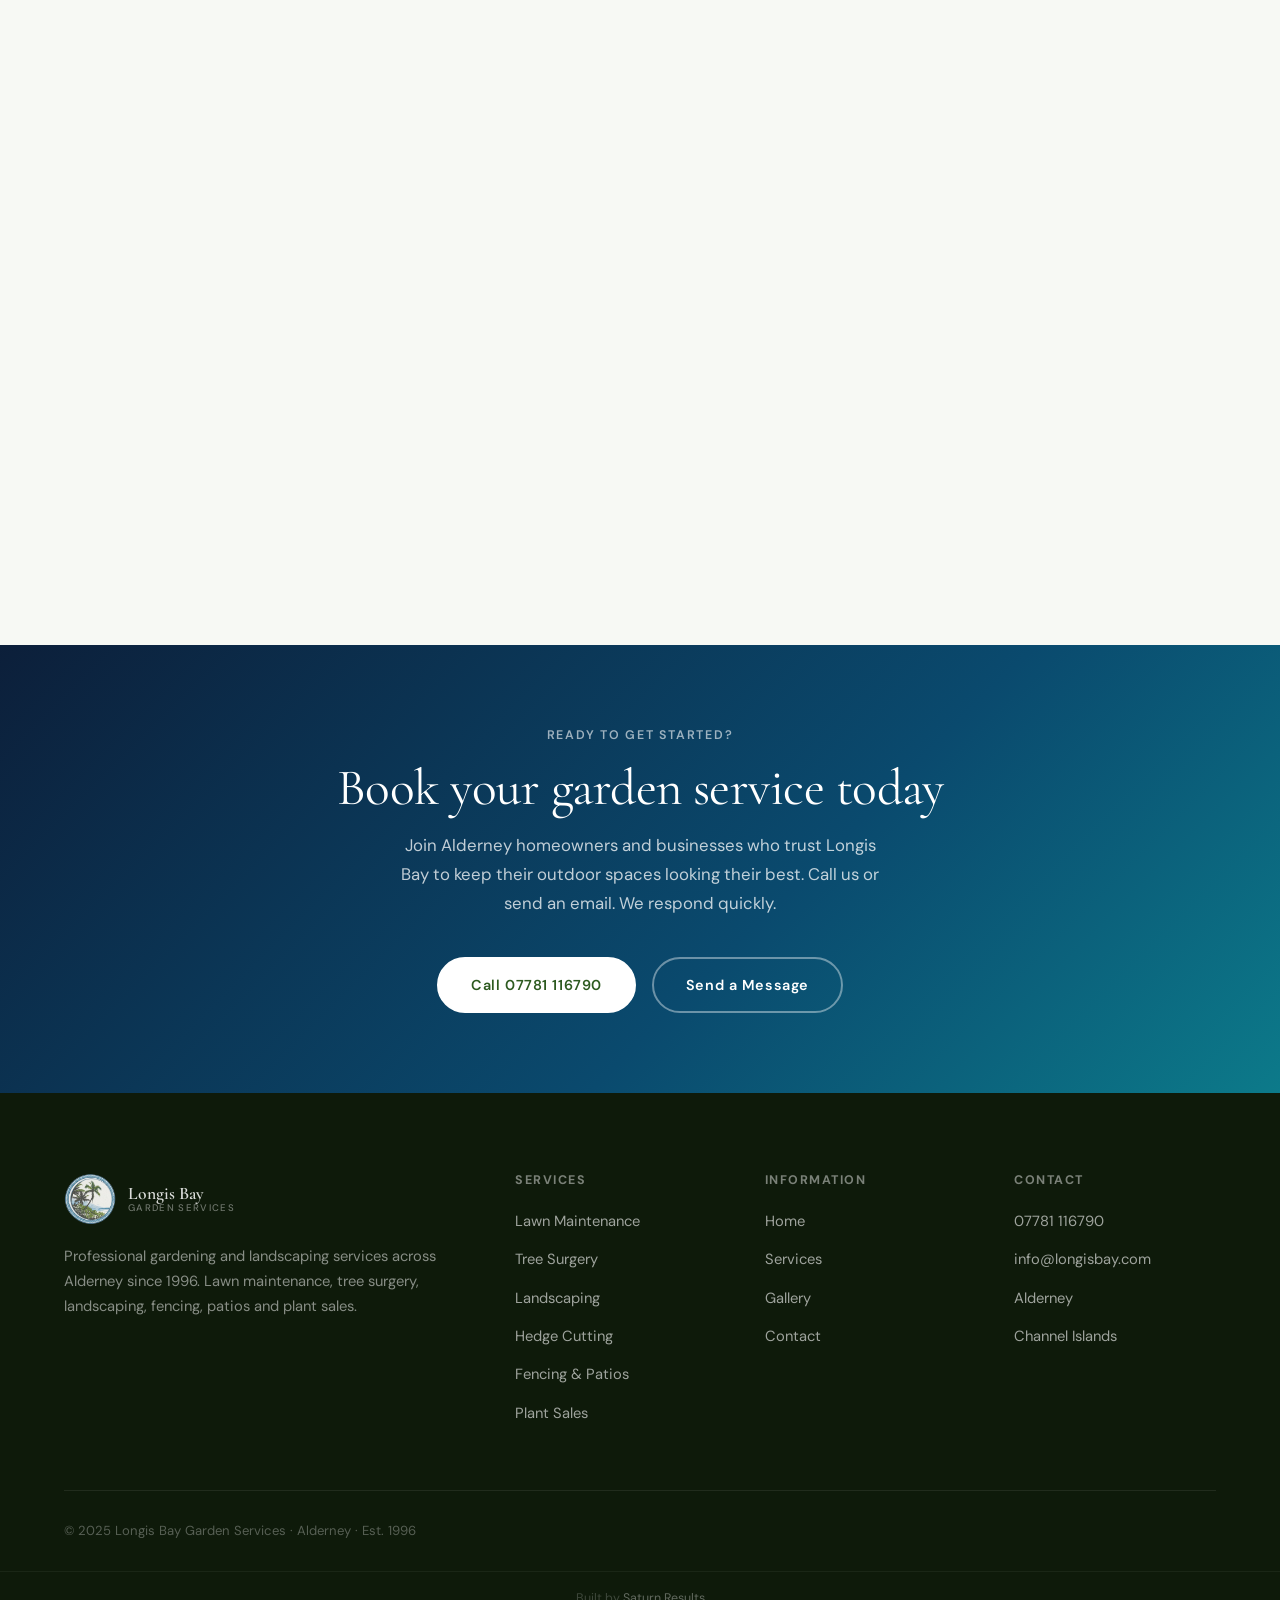
==== commit 7095155e: "Reorder hero slides, reduce mobile padding, fix Jack copy and dashes - Hero slide order: Landscaping" ====
--- a/index.html
+++ b/index.html
@@ -98,6 +98,9 @@
     <a href="contact/" class="nav__mobile-link">Contact</a>
   </div>
   <div class="nav__mobile-footer">
+    <a href="https://wa.me/447781116790" class="nav__mobile-wa-btn" target="_blank" rel="noopener">
+      <svg viewBox="0 0 24 24" fill="currentColor" width="18" height="18"><path d="M17.472 14.382c-.297-.149-1.758-.867-2.03-.967-.273-.099-.471-.148-.67.15-.197.297-.767.966-.94 1.164-.173.199-.347.223-.644.075-.297-.15-1.255-.463-2.39-1.475-.883-.788-1.48-1.761-1.653-2.059-.173-.297-.018-.458.13-.606.134-.133.298-.347.446-.52.149-.174.198-.298.298-.497.099-.198.05-.371-.025-.52-.075-.149-.669-1.612-.916-2.207-.242-.579-.487-.5-.669-.51-.173-.008-.371-.01-.57-.01-.198 0-.52.074-.792.372-.272.297-1.04 1.016-1.04 2.479 0 1.462 1.065 2.875 1.213 3.074.149.198 2.096 3.2 5.077 4.487.709.306 1.262.489 1.694.625.712.227 1.36.195 1.871.118.571-.085 1.758-.719 2.006-1.413.248-.694.248-1.289.173-1.413-.074-.124-.272-.198-.57-.347m-5.421 7.403h-.004a9.87 9.87 0 01-5.031-1.378l-.361-.214-3.741.982.998-3.648-.235-.374a9.86 9.86 0 01-1.51-5.26c.001-5.45 4.436-9.884 9.888-9.884 2.64 0 5.122 1.03 6.988 2.898a9.825 9.825 0 012.893 6.994c-.003 5.45-4.437 9.884-9.885 9.884m8.413-18.297A11.815 11.815 0 0012.05 0C5.495 0 .16 5.335.157 11.892c0 2.096.547 4.142 1.588 5.945L.057 24l6.305-1.654a11.882 11.882 0 005.683 1.448h.005c6.554 0 11.89-5.335 11.893-11.893a11.821 11.821 0 00-3.48-8.413z"/></svg> WhatsApp Jack
+    </a>
     <a href="tel:07781116790" class="nav__mobile-wa-full">
       Call 07781 116790
       <svg viewBox="0 0 24 24" fill="none" stroke="currentColor" stroke-width="2" width="20" height="20"><path d="M3 5a2 2 0 012-2h3.28a1 1 0 01.948.684l1.498 4.493a1 1 0 01-.502 1.21l-2.257 1.13a11.042 11.042 0 005.516 5.516l1.13-2.257a1 1 0 011.21-.502l4.493 1.498a1 1 0 01.684.949V19a2 2 0 01-2 2h-1C9.716 21 3 14.284 3 6V5z"/></svg>
@@ -111,6 +114,16 @@
   <div class="hero-slider__card">
 
     <div class="hero-slide active">
+      <div class="hero-slide__img hero-slide__img--3"></div>
+      <div class="hero-slide__overlay"></div>
+      <div class="hero-slide__content">
+        <h1>Landscaping &amp;<br/>Garden Design</h1>
+        <p class="hero-slide__sub">Complete garden transformations including new lawns, flower beds, planting schemes, fencing and patios. Built to last and made to impress.</p>
+        <a href="contact/" class="btn btn-slide">Get a quote &rsaquo;</a>
+      </div>
+    </div>
+
+    <div class="hero-slide">
       <div class="hero-slide__img hero-slide__img--1"></div>
       <div class="hero-slide__overlay"></div>
       <div class="hero-slide__content">
@@ -127,16 +140,6 @@
         <h1>Tree Surgery &amp;<br/>Expert Tree Care</h1>
         <p class="hero-slide__sub">From fruit tree pruning to full tree felling, carried out safely and professionally by experienced specialists across Alderney.</p>
         <a href="services/" class="btn btn-slide">Find out more &rsaquo;</a>
-      </div>
-    </div>
-
-    <div class="hero-slide">
-      <div class="hero-slide__img hero-slide__img--3"></div>
-      <div class="hero-slide__overlay"></div>
-      <div class="hero-slide__content">
-        <h1>Landscaping &amp;<br/>Garden Design</h1>
-        <p class="hero-slide__sub">Complete garden transformations including new lawns, flower beds, planting schemes, fencing and patios. Built to last and made to impress.</p>
-        <a href="contact/" class="btn btn-slide">Get a quote &rsaquo;</a>
       </div>
     </div>
 
@@ -196,11 +199,11 @@
         </div>
       </div>
       <div class="intro-split__text fade-up">
-        <p class="eyebrow">About Jack &amp; the Team</p>
+        <p class="eyebrow">About Us</p>
         <div class="divider"></div>
-        <h2>Nearly 30 years. One owner. The same high standard.</h2>
-        <p>Longis Bay Garden Services was founded in 1996 by Jack Bingham, who still leads the business today. Jack grew up on Alderney and has spent his career learning every corner of the island's landscape — the soil, the climate and the plants that thrive here.</p>
-        <p>Whether it's a single lawn cut, a tree that needs attention or a complete garden overhaul, Jack and his team approach every job with the same care and honesty they've always been known for. You'll usually deal with Jack directly, and he'll always give you a straight answer on what needs doing and what it'll cost.</p>
+        <h2>Alderney's garden specialists since 1996.</h2>
+        <p>Longis Bay Garden Services was founded by Jack Bingham in 1996. Jack still runs the business himself and has spent nearly 30 years getting to know the island's gardens, the local conditions and what grows well here.</p>
+        <p>Whether it is a lawn cut, a tree that needs attention or a full garden project, you will generally deal with Jack directly.</p>
         <div class="intro-split__stats">
           <div class="stat-box">
             <div class="stat-box__num">25+</div>
--- a/style.css
+++ b/style.css
@@ -422,6 +422,7 @@
 .hero-slider__dot.active { background: #fff; transform: scale(1.25); }
 
 @media (max-width: 768px) {
+  .hero-slider { padding: 4.5rem 0.4rem 0.75rem; }
   .hero-slider__arrow { top: auto; bottom: 0.75rem; transform: none; width: 36px; height: 36px; }
   .hero-slider__arrow--prev { left: 1rem; right: auto; }
   .hero-slider__arrow--next { right: 1rem; left: auto; }
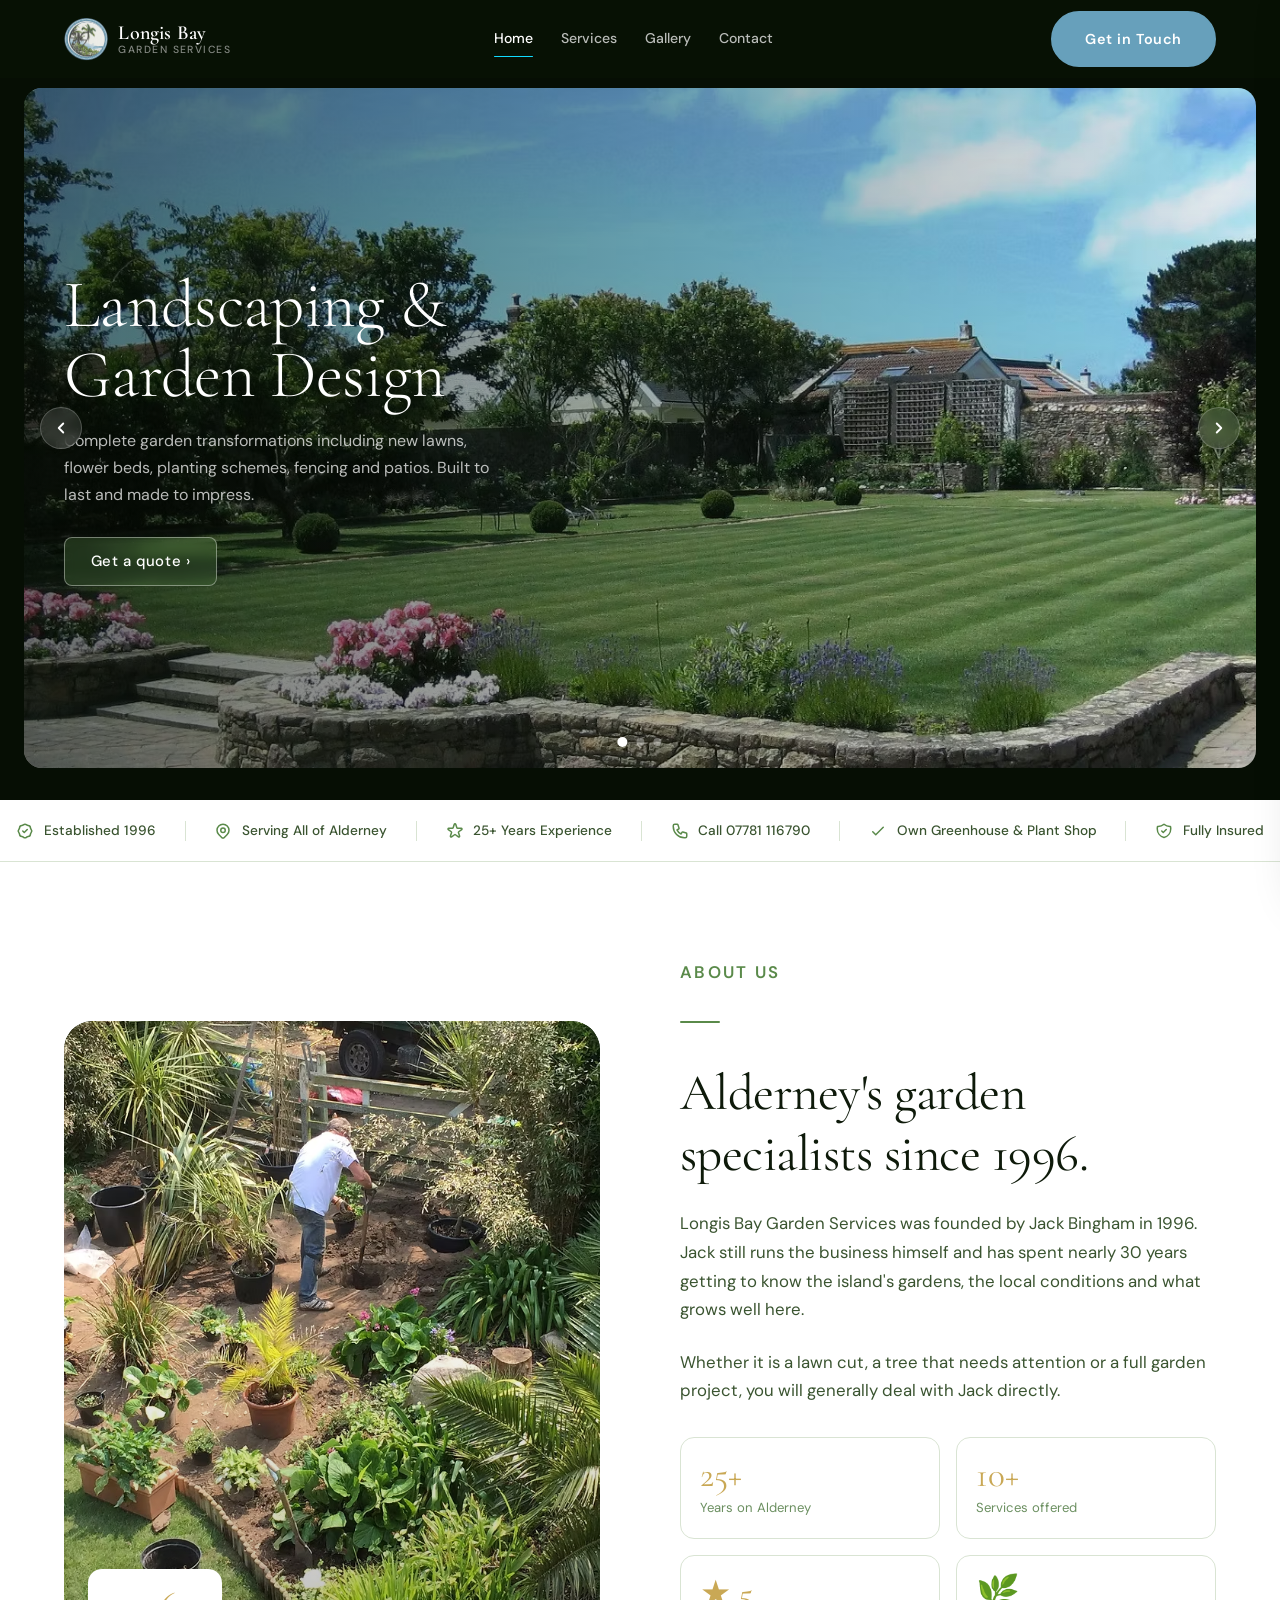
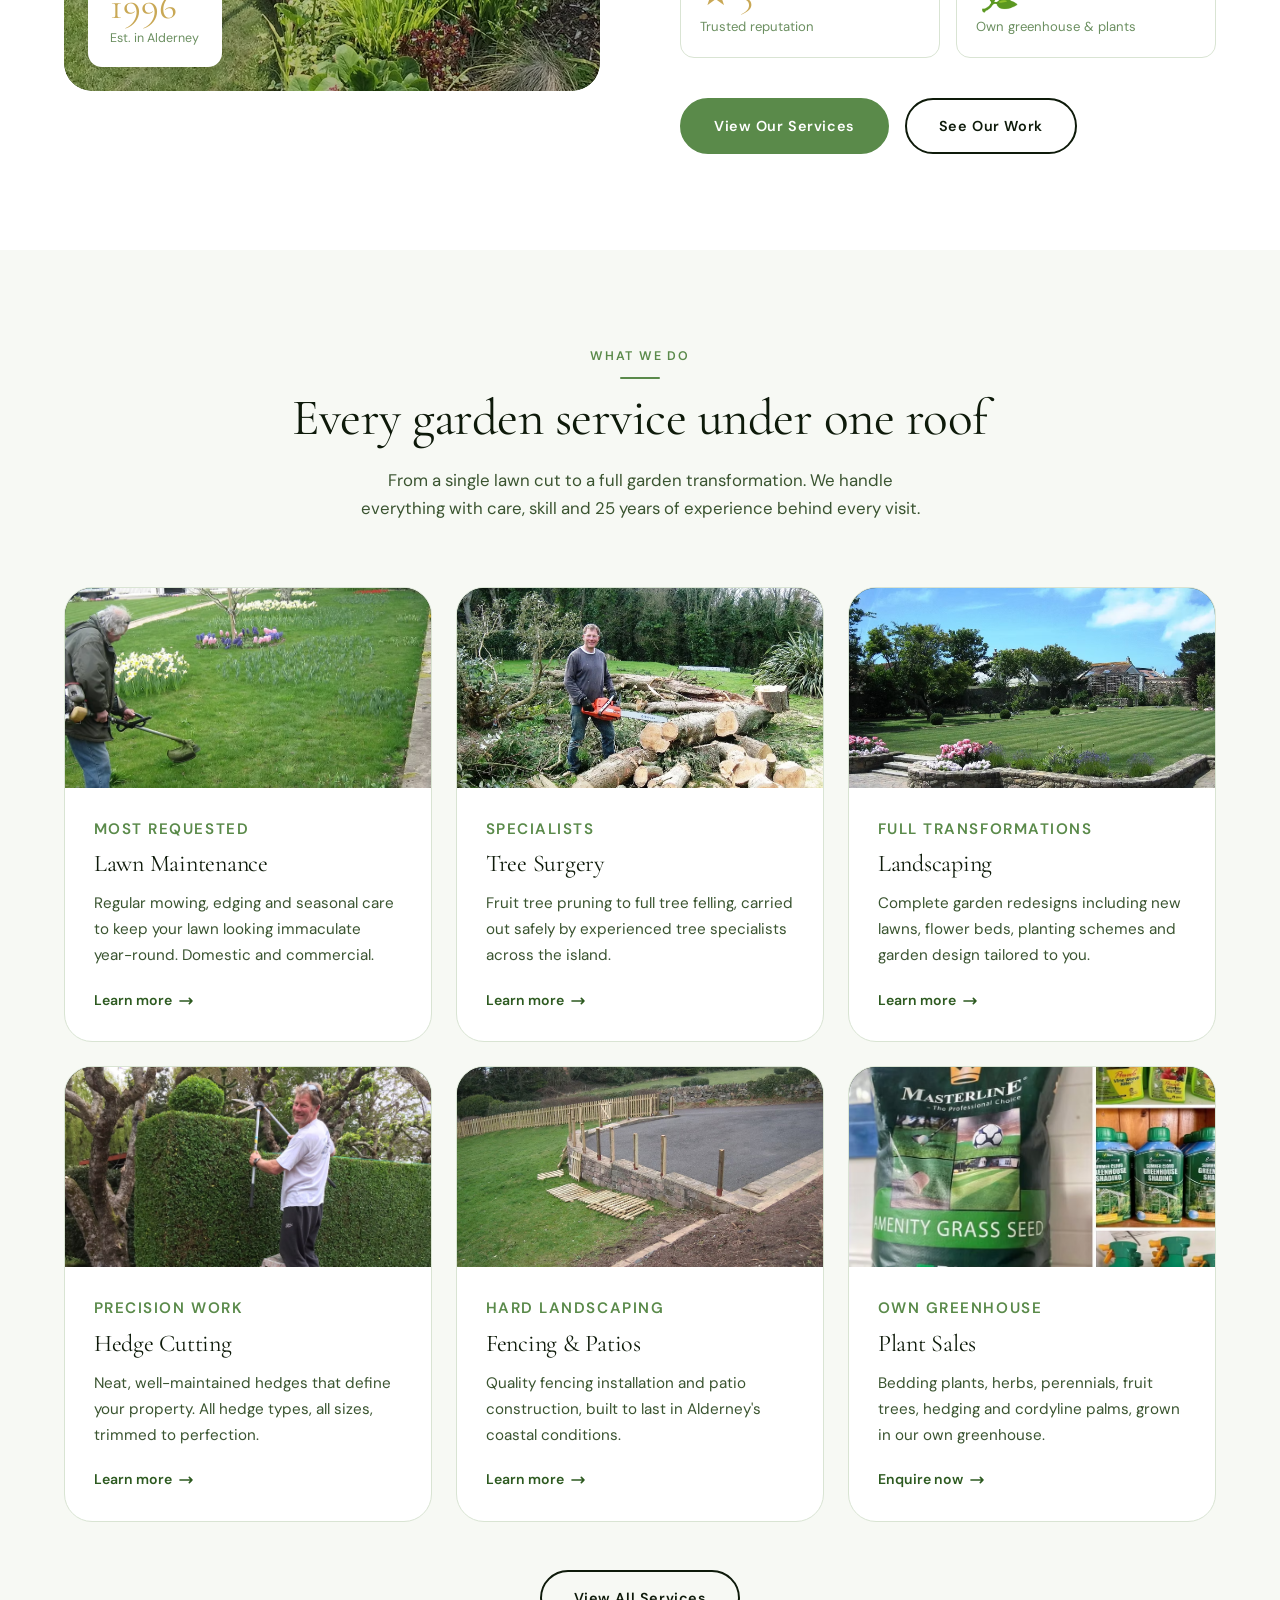
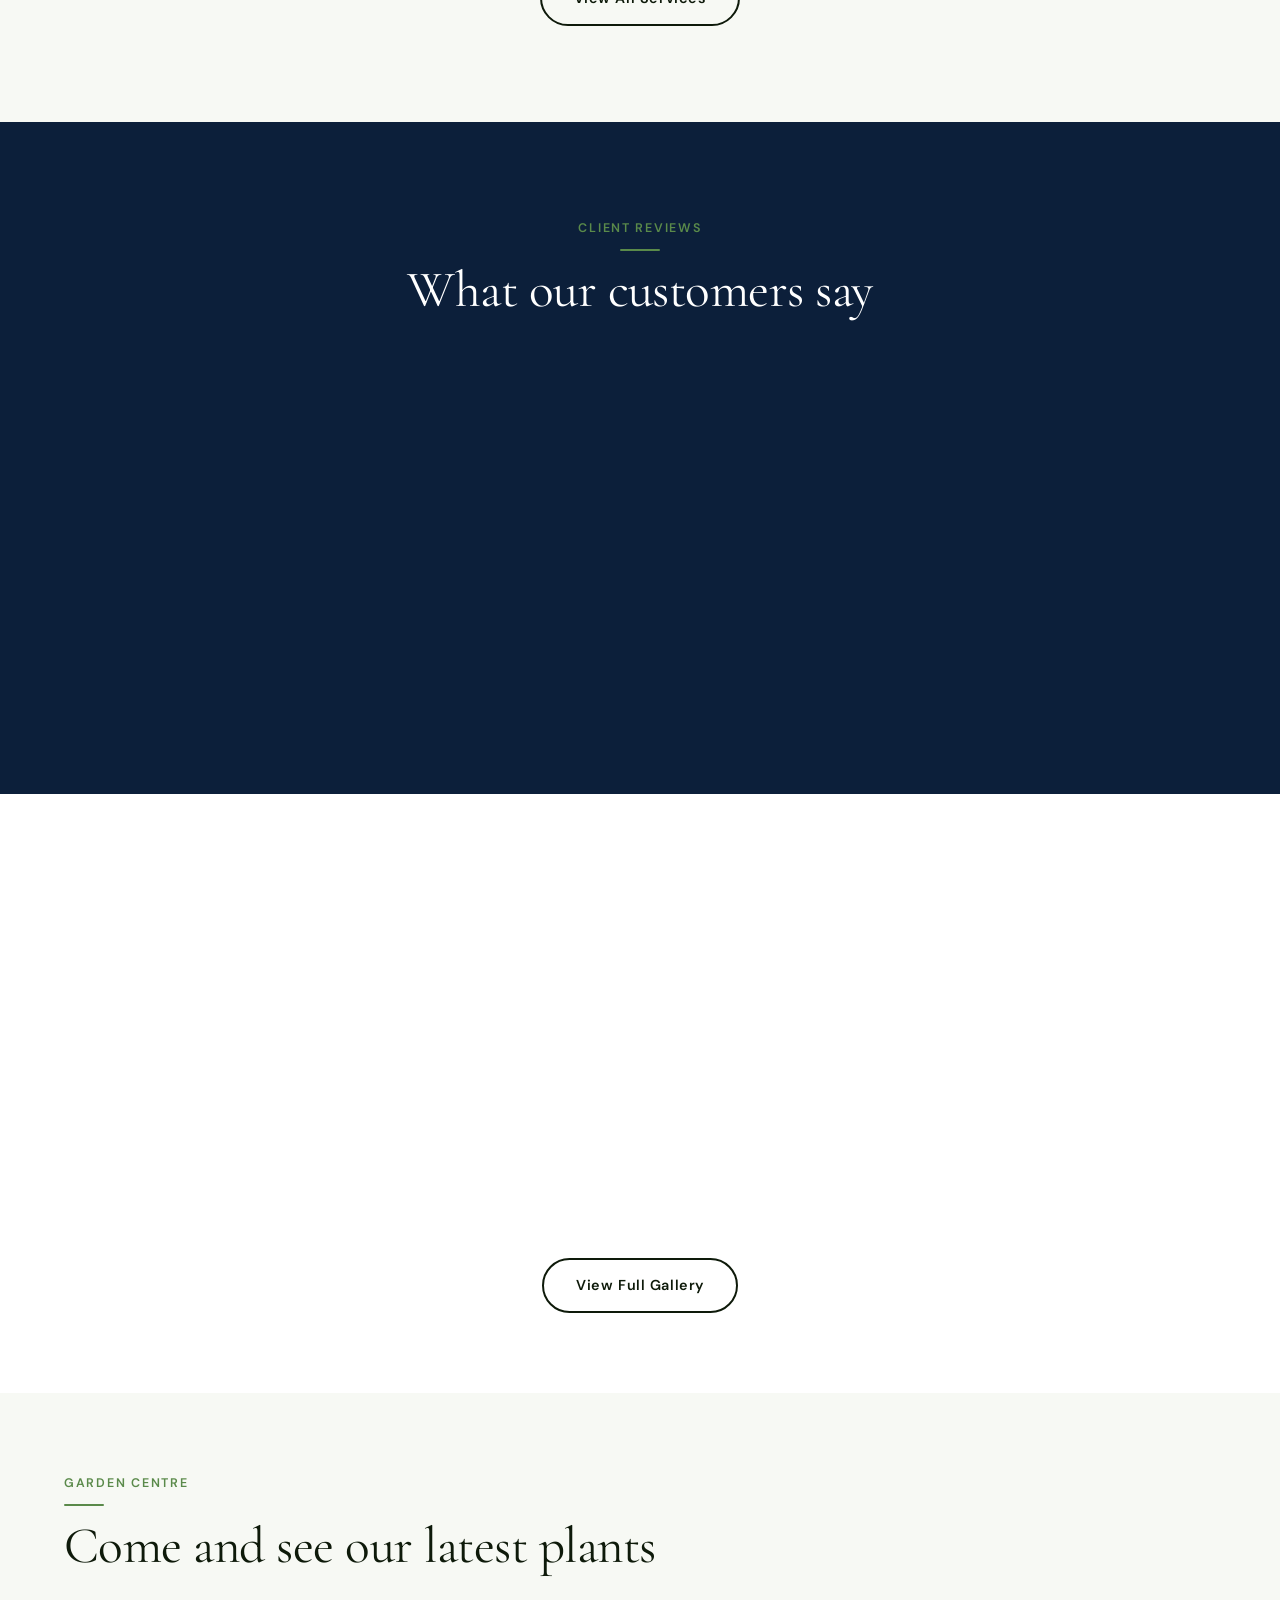
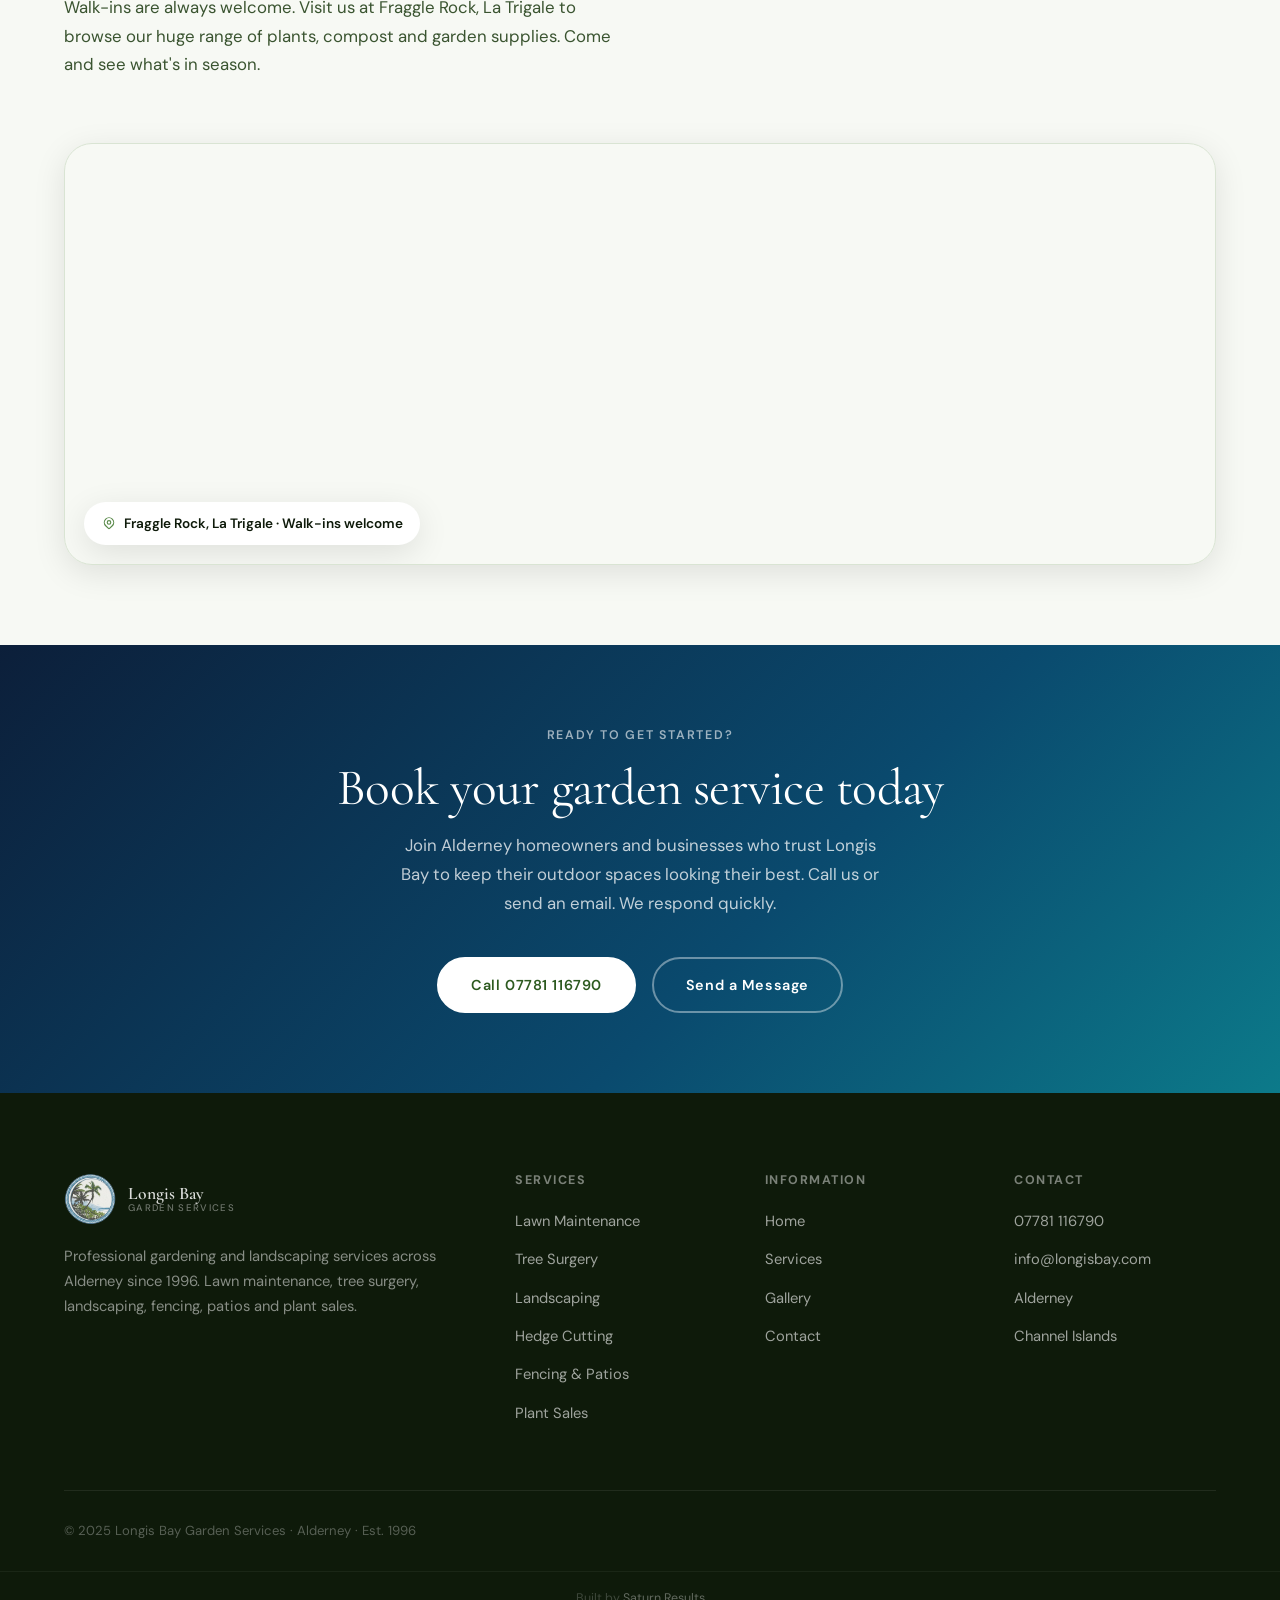
==== commit 6db25d98: "Update canonical and OG URLs to longisbay.com Replace all saturnresults.github.io/longis-bay/ refere" ====
--- a/index.html
+++ b/index.html
@@ -7,14 +7,14 @@
   <meta name="description" content="Alderney's trusted garden specialists since 1996. Lawn care, landscaping, tree surgery, hedge cutting, fencing and plant sales. Founded by Jack Bingham. Call 07781 116790." />
   <meta name="keywords" content="garden services Alderney, landscaping Alderney, lawn care Alderney, tree surgery Alderney, hedge cutting, fencing, plant sales, garden centre Alderney" />
   <meta name="author" content="Jack Bingham, Longis Bay Garden Services" />
-  <link rel="canonical" href="https://saturnresults.github.io/longis-bay/" />
+  <link rel="canonical" href="https://longisbay.com/" />
   <!-- Open Graph -->
   <meta property="og:type" content="website" />
-  <meta property="og:url" content="https://saturnresults.github.io/longis-bay/" />
+  <meta property="og:url" content="https://longisbay.com/" />
   <meta property="og:site_name" content="Longis Bay Garden Services" />
   <meta property="og:title" content="Longis Bay Garden Services · Alderney's Garden Specialists Since 1996" />
   <meta property="og:description" content="Alderney's trusted garden specialists since 1996. Lawn care, landscaping, tree surgery and plant sales from our island garden centre." />
-  <meta property="og:image" content="https://saturnresults.github.io/longis-bay/images/main.avif" />
+  <meta property="og:image" content="https://longisbay.com/images/main.avif" />
   <!-- Schema -->
   <script type="application/ld+json">
   {
@@ -28,8 +28,8 @@
     "email": "info@longisbay.com",
     "address": { "@type": "PostalAddress", "addressLocality": "Alderney", "addressRegion": "Channel Islands", "addressCountry": "GB" },
     "geo": { "@type": "GeoCoordinates", "latitude": "49.71185", "longitude": "-2.21042" },
-    "url": "https://saturnresults.github.io/longis-bay/",
-    "image": "https://saturnresults.github.io/longis-bay/images/main.avif",
+    "url": "https://longisbay.com/",
+    "image": "https://longisbay.com/images/main.avif",
     "priceRange": "££",
     "areaServed": { "@type": "AdministrativeArea", "name": "Alderney, Channel Islands" },
     "hasOfferCatalog": {
